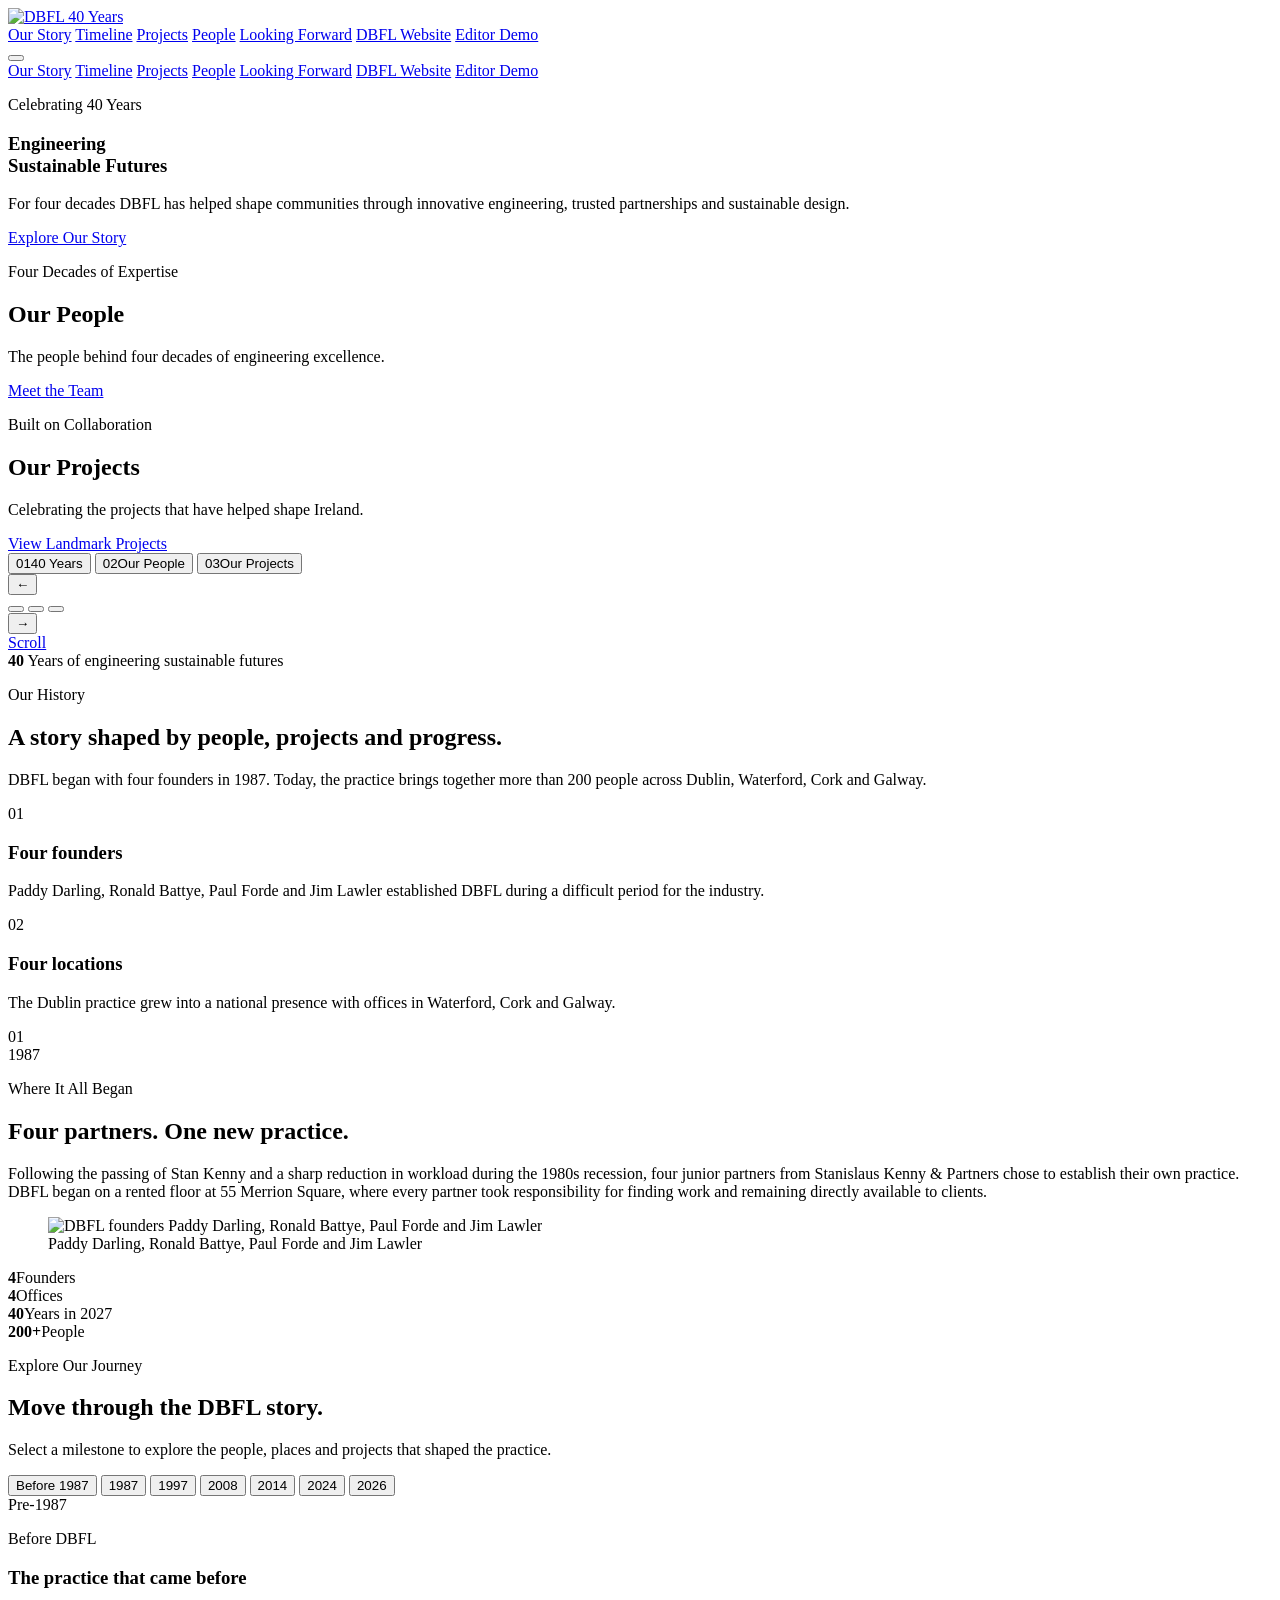
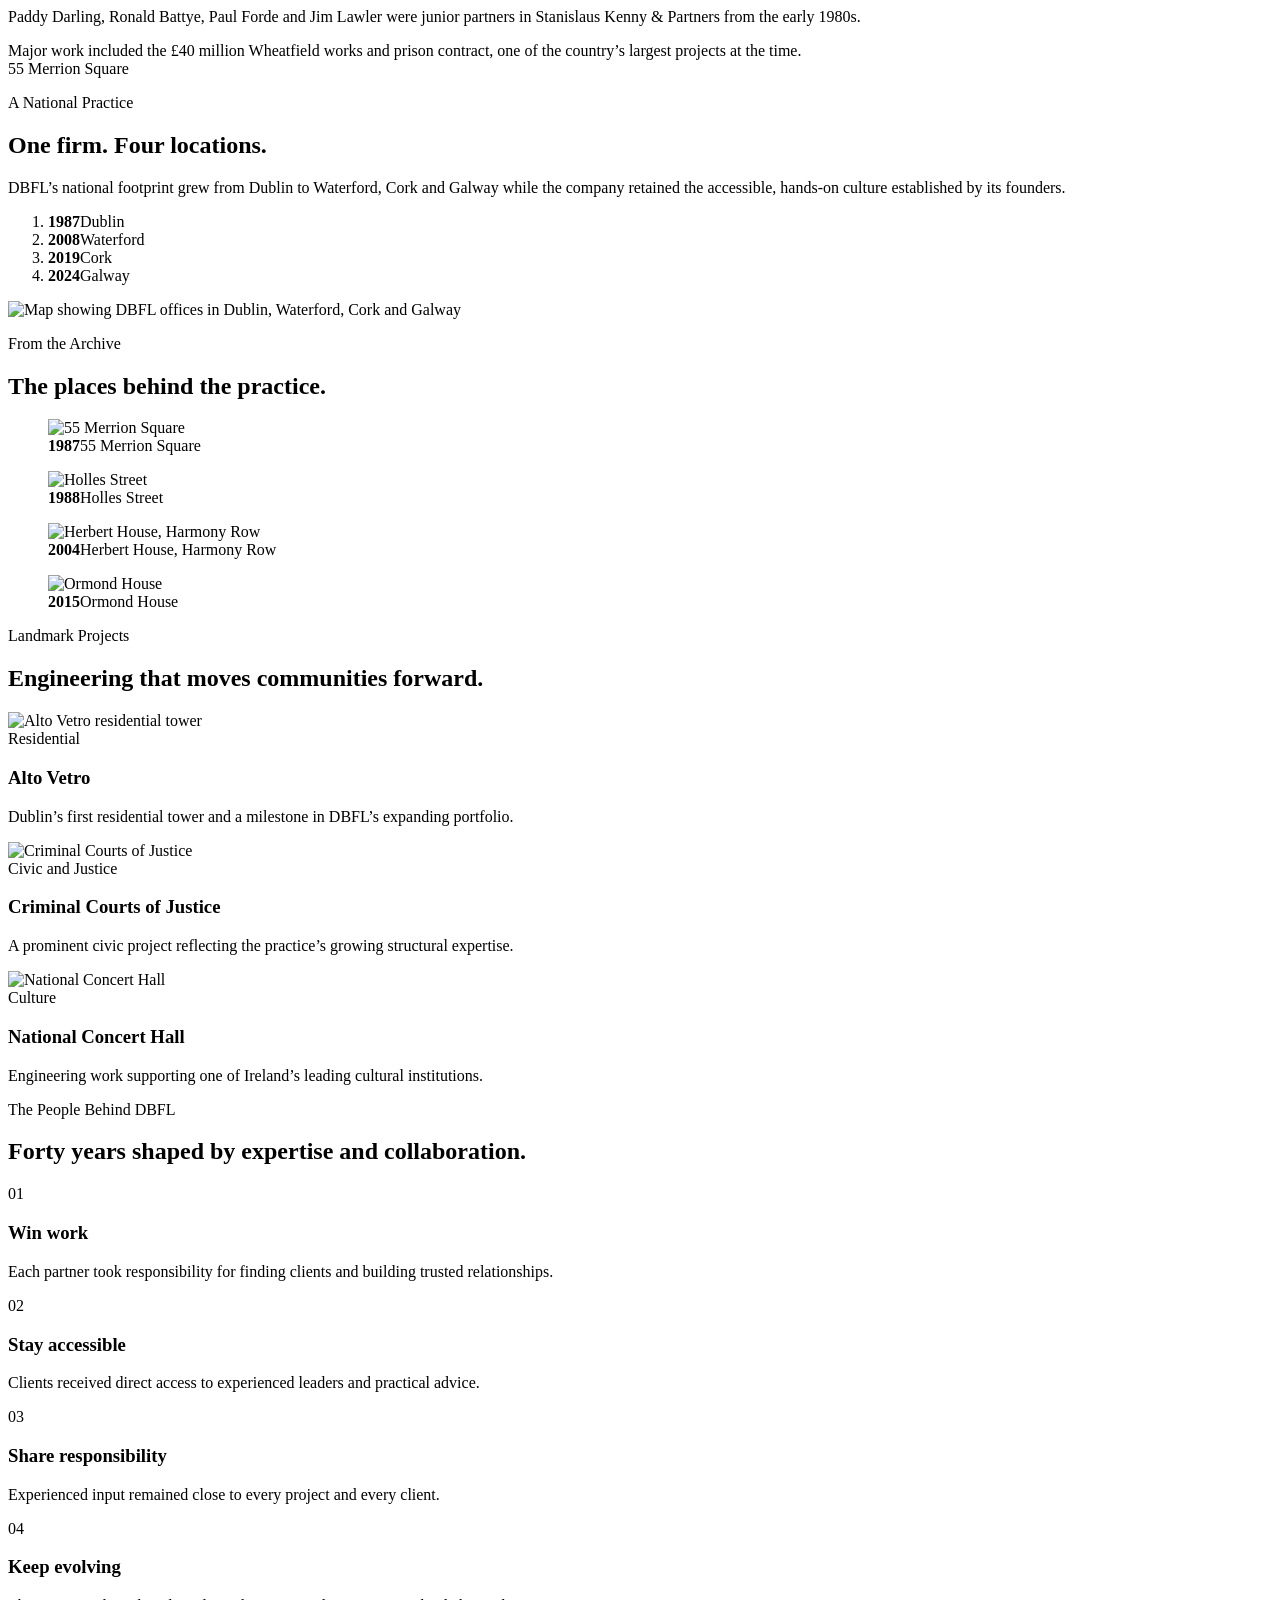
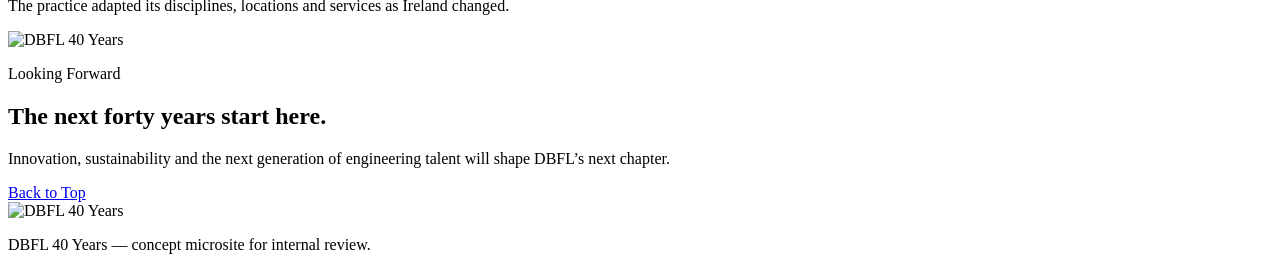
==== index.html @ 4b544ccb "Add index.html" ====
<!doctype html>
<html lang="en">
<head>
  <meta charset="utf-8" />
  <meta name="viewport" content="width=device-width, initial-scale=1" />
  <meta name="description" content="DBFL 40 Years anniversary microsite concept." />
  <title>DBFL 40 Years</title>
  <link rel="preconnect" href="https://fonts.googleapis.com">
  <link rel="preconnect" href="https://fonts.gstatic.com" crossorigin>
  <link href="https://fonts.googleapis.com/css2?family=Montserrat:wght@400;500;600;700;800&display=swap" rel="stylesheet">
  <link rel="stylesheet" href="css/style.css" />
</head>
<body>
  <header class="site-header" id="siteHeader">
    <a class="brand" href="#home" aria-label="DBFL 40 Years home">
      <img src="assets/logos/dbfl-40-white.svg" alt="DBFL 40 Years" />
    </a>

    <nav class="desktop-nav" aria-label="Primary navigation">
      <a href="#story">Our Story</a>
      <a href="#timeline">Timeline</a>
      <a href="#projects">Projects</a>
      <a href="#people">People</a>
      <a href="#future">Looking Forward</a>
      <a href="dbfl.html">DBFL Website</a>
      <a class="nav-admin" href="admin.html">Editor Demo</a>
    </nav>

    <button class="menu-toggle" id="menuToggle" aria-label="Open menu" aria-expanded="false">
      <span></span><span></span><span></span>
    </button>
  </header>

  <nav class="mobile-nav" id="mobileNav" aria-label="Mobile navigation">
    <a href="#story">Our Story</a>
    <a href="#timeline">Timeline</a>
    <a href="#projects">Projects</a>
    <a href="#people">People</a>
    <a href="#future">Looking Forward</a>
    <a href="dbfl.html">DBFL Website</a>
    <a href="admin.html">Editor Demo</a>
  </nav>

  <main>
    <section class="hero" id="home" aria-label="DBFL 40 Years hero slider">
      <article class="slide is-active" data-slide="0" style="--bg:url('../assets/images/hero-rosslare.jpg')">
        <div class="slide-shade"></div>
        <div class="slide-content">
          <p class="eyebrow">Celebrating 40 Years</p>
          <h1>Engineering<br>Sustainable Futures</h1>
          <p class="lead">For four decades DBFL has helped shape communities through innovative engineering, trusted partnerships and sustainable design.</p>
          <a class="button" href="#story">Explore Our Story</a>
        </div>
      </article>

      <article class="slide" data-slide="1" style="--bg:url('../assets/images/hero-brand-launch.jpg')">
        <div class="slide-shade"></div>
        <div class="slide-content">
          <p class="eyebrow">Four Decades of Expertise</p>
          <h2>Our People</h2>
          <p class="lead">The people behind four decades of engineering excellence.</p>
          <a class="button" href="#people">Meet the Team</a>
        </div>
      </article>

      <article class="slide" data-slide="2" style="--bg:url('../assets/images/hero-steven.jpg')">
        <div class="slide-shade"></div>
        <div class="slide-content">
          <p class="eyebrow">Built on Collaboration</p>
          <h2>Our Projects</h2>
          <p class="lead">Celebrating the projects that have helped shape Ireland.</p>
          <a class="button" href="#projects">View Landmark Projects</a>
        </div>
      </article>

      <div class="hero-tabs" aria-label="Choose slide">
        <button class="hero-tab is-active" data-go="0"><span>01</span>40 Years</button>
        <button class="hero-tab" data-go="1"><span>02</span>Our People</button>
        <button class="hero-tab" data-go="2"><span>03</span>Our Projects</button>
      </div>

      <div class="hero-controls">
        <button id="prevSlide" aria-label="Previous slide">←</button>
        <div class="dots" aria-label="Slider pagination">
          <button class="dot is-active" data-go="0" aria-label="Slide 1"></button>
          <button class="dot" data-go="1" aria-label="Slide 2"></button>
          <button class="dot" data-go="2" aria-label="Slide 3"></button>
        </div>
        <button id="nextSlide" aria-label="Next slide">→</button>
      </div>

      <a class="scroll-cue" href="#story" aria-label="Scroll to Our Story"><span></span>Scroll</a>
    </section>

    <section class="history-intro section" aria-labelledby="historyIntroTitle">
      <div class="history-stat reveal">
        <strong>40</strong>
        <span>Years of engineering sustainable futures</span>
      </div>
      <div class="history-intro-copy reveal">
        <p class="eyebrow dark">Our History</p>
        <h2 id="historyIntroTitle">A story shaped by people, projects and progress.</h2>
        <p>DBFL began with four founders in 1987. Today, the practice brings together more than 200 people across Dublin, Waterford, Cork and Galway.</p>
        <div class="history-themes">
          <article><span>01</span><h3>Four founders</h3><p>Paddy Darling, Ronald Battye, Paul Forde and Jim Lawler established DBFL during a difficult period for the industry.</p></article>
          <article><span>02</span><h3>Four locations</h3><p>The Dublin practice grew into a national presence with offices in Waterford, Cork and Galway.</p></article>
        </div>
      </div>
    </section>

    <section class="story section" id="story">
      <div class="section-number">01</div>
      <div class="story-year reveal">1987</div>
      <div class="story-copy reveal founder-story">
        <p class="eyebrow dark">Where It All Began</p>
        <h2>Four partners. One new practice.</h2>
        <p class="body-copy">Following the passing of Stan Kenny and a sharp reduction in workload during the 1980s recession, four junior partners from Stanislaus Kenny &amp; Partners chose to establish their own practice. DBFL began on a rented floor at 55 Merrion Square, where every partner took responsibility for finding work and remaining directly available to clients.</p>
        <figure class="founder-photo"><img src="assets/images/founders-1987.png" alt="DBFL founders Paddy Darling, Ronald Battye, Paul Forde and Jim Lawler"><figcaption>Paddy Darling, Ronald Battye, Paul Forde and Jim Lawler</figcaption></figure>
      </div>
    </section>

    <section class="legacy-numbers" aria-label="DBFL growth in numbers">
      <div class="legacy-number reveal"><strong data-count="4">4</strong><span>Founders</span></div>
      <div class="legacy-number reveal"><strong data-count="4">4</strong><span>Offices</span></div>
      <div class="legacy-number reveal"><strong data-count="40">40</strong><span>Years in 2027</span></div>
      <div class="legacy-number reveal"><strong data-count="200">200+</strong><span>People</span></div>
    </section>

    <section class="timeline-section section" id="timeline">
      <div class="section-heading reveal">
        <p class="eyebrow dark">Explore Our Journey</p>
        <h2>Move through the DBFL story.</h2>
        <p class="body-copy">Select a milestone to explore the people, places and projects that shaped the practice.</p>
      </div>

      <div class="interactive-timeline reveal" data-timeline>
        <div class="timeline-years" role="tablist" aria-label="DBFL history by decade">
          <button class="timeline-year is-active" role="tab" aria-selected="true" aria-controls="timelinePanel" data-year="pre1987">Before 1987</button>
          <button class="timeline-year" role="tab" aria-selected="false" aria-controls="timelinePanel" data-year="1987">1987</button>
          <button class="timeline-year" role="tab" aria-selected="false" aria-controls="timelinePanel" data-year="1997">1997</button>
          <button class="timeline-year" role="tab" aria-selected="false" aria-controls="timelinePanel" data-year="2008">2008</button>
          <button class="timeline-year" role="tab" aria-selected="false" aria-controls="timelinePanel" data-year="2014">2014</button>
          <button class="timeline-year" role="tab" aria-selected="false" aria-controls="timelinePanel" data-year="2024">2024</button>
          <button class="timeline-year" role="tab" aria-selected="false" aria-controls="timelinePanel" data-year="2026">2026</button>
        </div>

        <article class="timeline-panel" id="timelinePanel" role="tabpanel" tabindex="0">
          <div class="timeline-panel-year" id="timelinePanelYear">Pre-1987</div>
          <div class="timeline-panel-copy">
            <p class="timeline-kicker" id="timelineKicker">Before DBFL</p>
            <h3 id="timelineTitle">The practice that came before</h3>
            <p id="timelineText">Paddy Darling, Ronald Battye, Paul Forde and Jim Lawler were junior partners in Stanislaus Kenny &amp; Partners from the early 1980s.</p>
            <div class="timeline-archive" id="timelineArchive">Major work included the £40 million Wheatfield works and prison contract, one of the country’s largest projects at the time.</div>
          </div>
          <div class="timeline-image-placeholder" id="timelineImage" aria-label="Archive image placeholder">
            <span id="timelineImageLabel">55 Merrion Square</span>
          </div>
        </article>
      </div>
    </section>

    <section class="office-journey section" id="offices">
      <div class="office-copy reveal">
        <p class="eyebrow dark">A National Practice</p>
        <h2>One firm. Four locations.</h2>
        <p class="body-copy">DBFL’s national footprint grew from Dublin to Waterford, Cork and Galway while the company retained the accessible, hands-on culture established by its founders.</p>
        <ol class="office-milestones">
          <li class="is-active"><strong>1987</strong><span>Dublin</span></li>
          <li><strong>2008</strong><span>Waterford</span></li>
          <li><strong>2019</strong><span>Cork</span></li>
          <li><strong>2024</strong><span>Galway</span></li>
        </ol>
      </div>
      <img class="office-map reveal" src="assets/images/ireland-offices-map.svg" alt="Map showing DBFL offices in Dublin, Waterford, Cork and Galway">
    </section>

    <section class="archive-section section" aria-labelledby="archiveTitle">
      <div class="section-heading reveal"><p class="eyebrow dark">From the Archive</p><h2 id="archiveTitle">The places behind the practice.</h2></div>
      <div class="archive-reel" tabindex="0">
        <figure><img src="assets/images/office-merrion-square.jpg" alt="55 Merrion Square"><figcaption><strong>1987</strong>55 Merrion Square</figcaption></figure>
        <figure><img src="assets/images/office-holles-street.jpg" alt="Holles Street"><figcaption><strong>1988</strong>Holles Street</figcaption></figure>
        <figure><img src="assets/images/office-herbert-house.jpg" alt="Herbert House, Harmony Row"><figcaption><strong>2004</strong>Herbert House, Harmony Row</figcaption></figure>
        <figure><img src="assets/images/office-ormond-house.jpg" alt="Ormond House"><figcaption><strong>2015</strong>Ormond House</figcaption></figure>
      </div>
    </section>

    <section class="projects section dark-section" id="projects">
      <div class="section-heading reveal">
        <p class="eyebrow">Landmark Projects</p>
        <h2>Engineering that moves communities forward.</h2>
      </div>
      <div class="project-grid">
        <article class="project-card reveal"><img src="assets/images/project-alto-vetro.jpg" alt="Alto Vetro residential tower"><div><span>Residential</span><h3>Alto Vetro</h3><p>Dublin’s first residential tower and a milestone in DBFL’s expanding portfolio.</p></div></article>
        <article class="project-card reveal"><img src="assets/images/project-criminal-courts.png" alt="Criminal Courts of Justice"><div><span>Civic and Justice</span><h3>Criminal Courts of Justice</h3><p>A prominent civic project reflecting the practice’s growing structural expertise.</p></div></article>
        <article class="project-card reveal"><img src="assets/images/project-national-concert-hall.png" alt="National Concert Hall"><div><span>Culture</span><h3>National Concert Hall</h3><p>Engineering work supporting one of Ireland’s leading cultural institutions.</p></div></article>
      </div>
    </section>

    <section class="people section" id="people">
      <div class="section-heading reveal">
        <p class="eyebrow dark">The People Behind DBFL</p>
        <h2>Forty years shaped by expertise and collaboration.</h2>
      </div>
      <div class="principles-grid reveal">
        <article><span>01</span><h3>Win work</h3><p>Each partner took responsibility for finding clients and building trusted relationships.</p></article>
        <article><span>02</span><h3>Stay accessible</h3><p>Clients received direct access to experienced leaders and practical advice.</p></article>
        <article><span>03</span><h3>Share responsibility</h3><p>Experienced input remained close to every project and every client.</p></article>
        <article><span>04</span><h3>Keep evolving</h3><p>The practice adapted its disciplines, locations and services as Ireland changed.</p></article>
      </div>
    </section>

    <section class="future section" id="future">
      <div class="future-image"></div>
      <div class="future-content reveal">
        <img src="assets/logos/dbfl-40-white.svg" alt="DBFL 40 Years">
        <p class="eyebrow">Looking Forward</p>
        <h2>The next forty years start here.</h2>
        <p>Innovation, sustainability and the next generation of engineering talent will shape DBFL’s next chapter.</p>
        <a class="button" href="#home">Back to Top</a>
      </div>
    </section>
  </main>

  <footer>
    <img src="assets/logos/dbfl-40-white.svg" alt="DBFL 40 Years">
    <p>DBFL 40 Years — concept microsite for internal review.</p>
  </footer>

  <script src="js/main.js"></script>
</body>
</html>
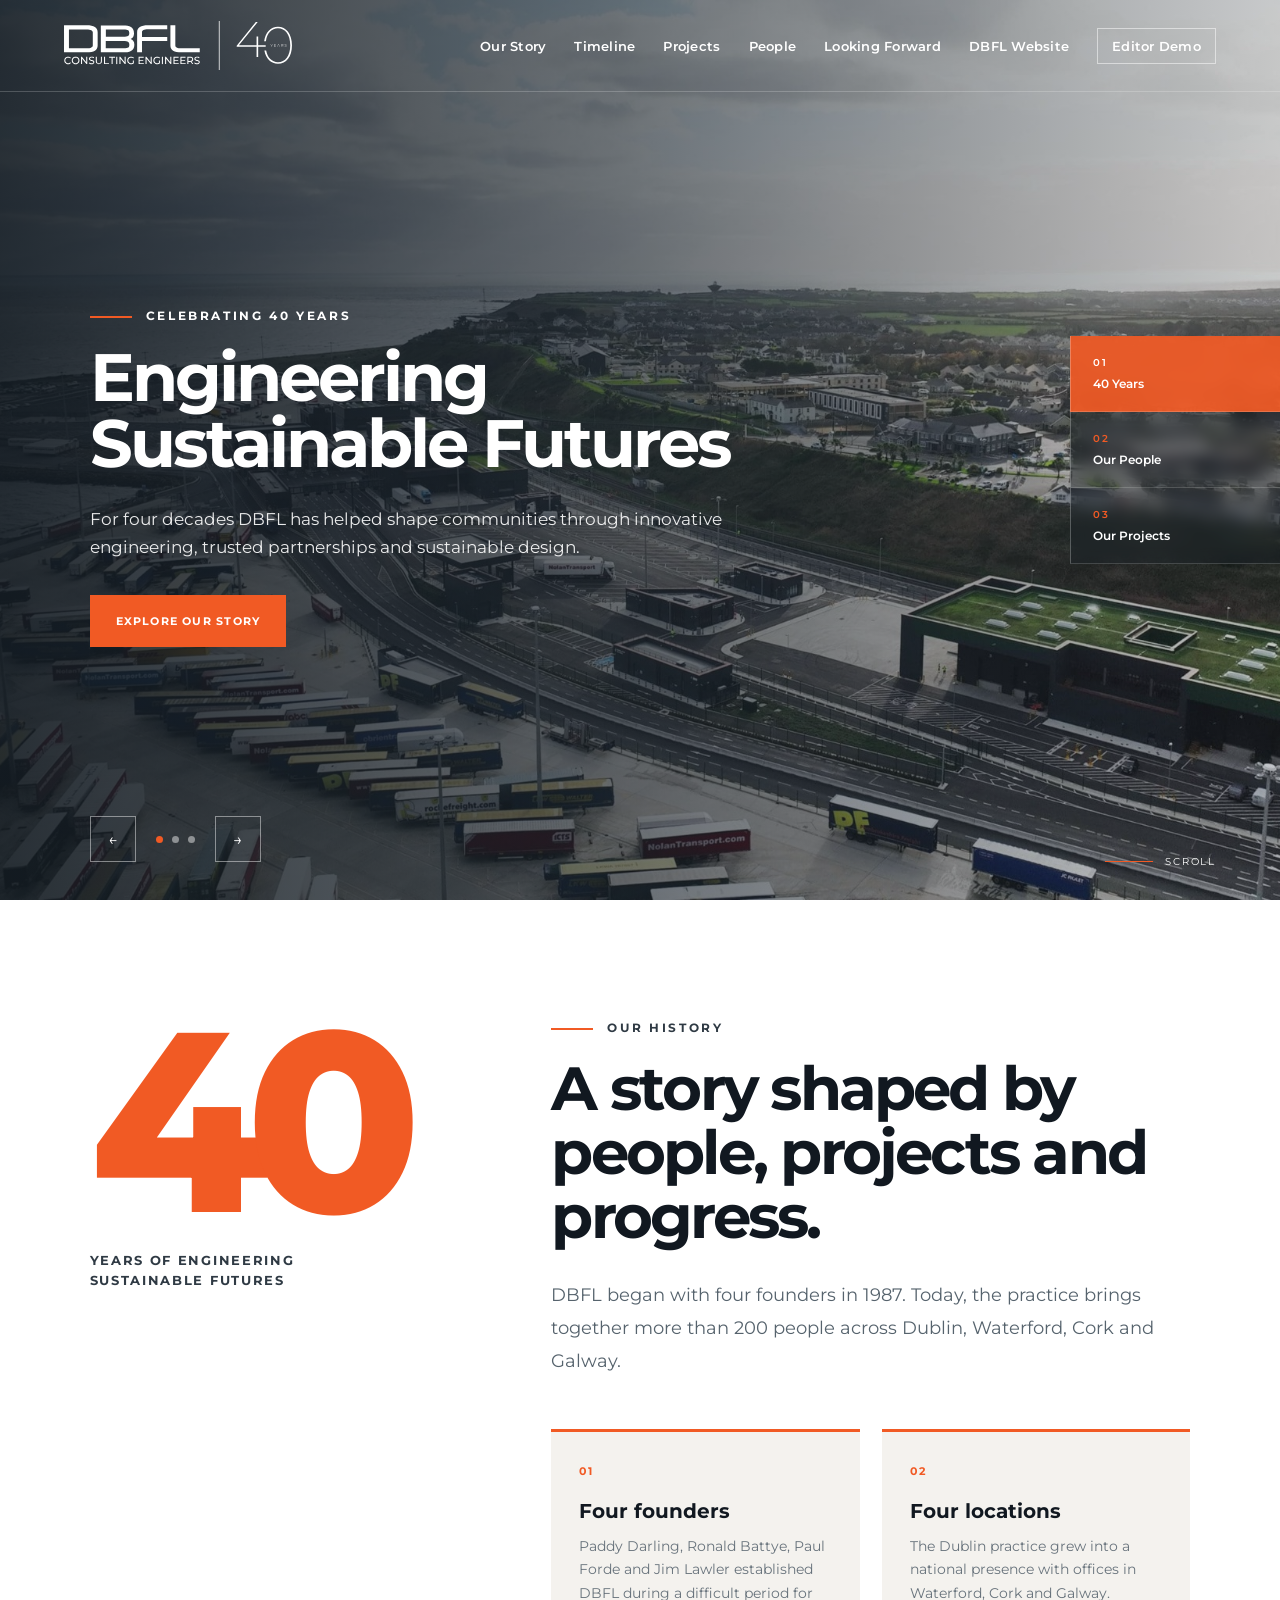
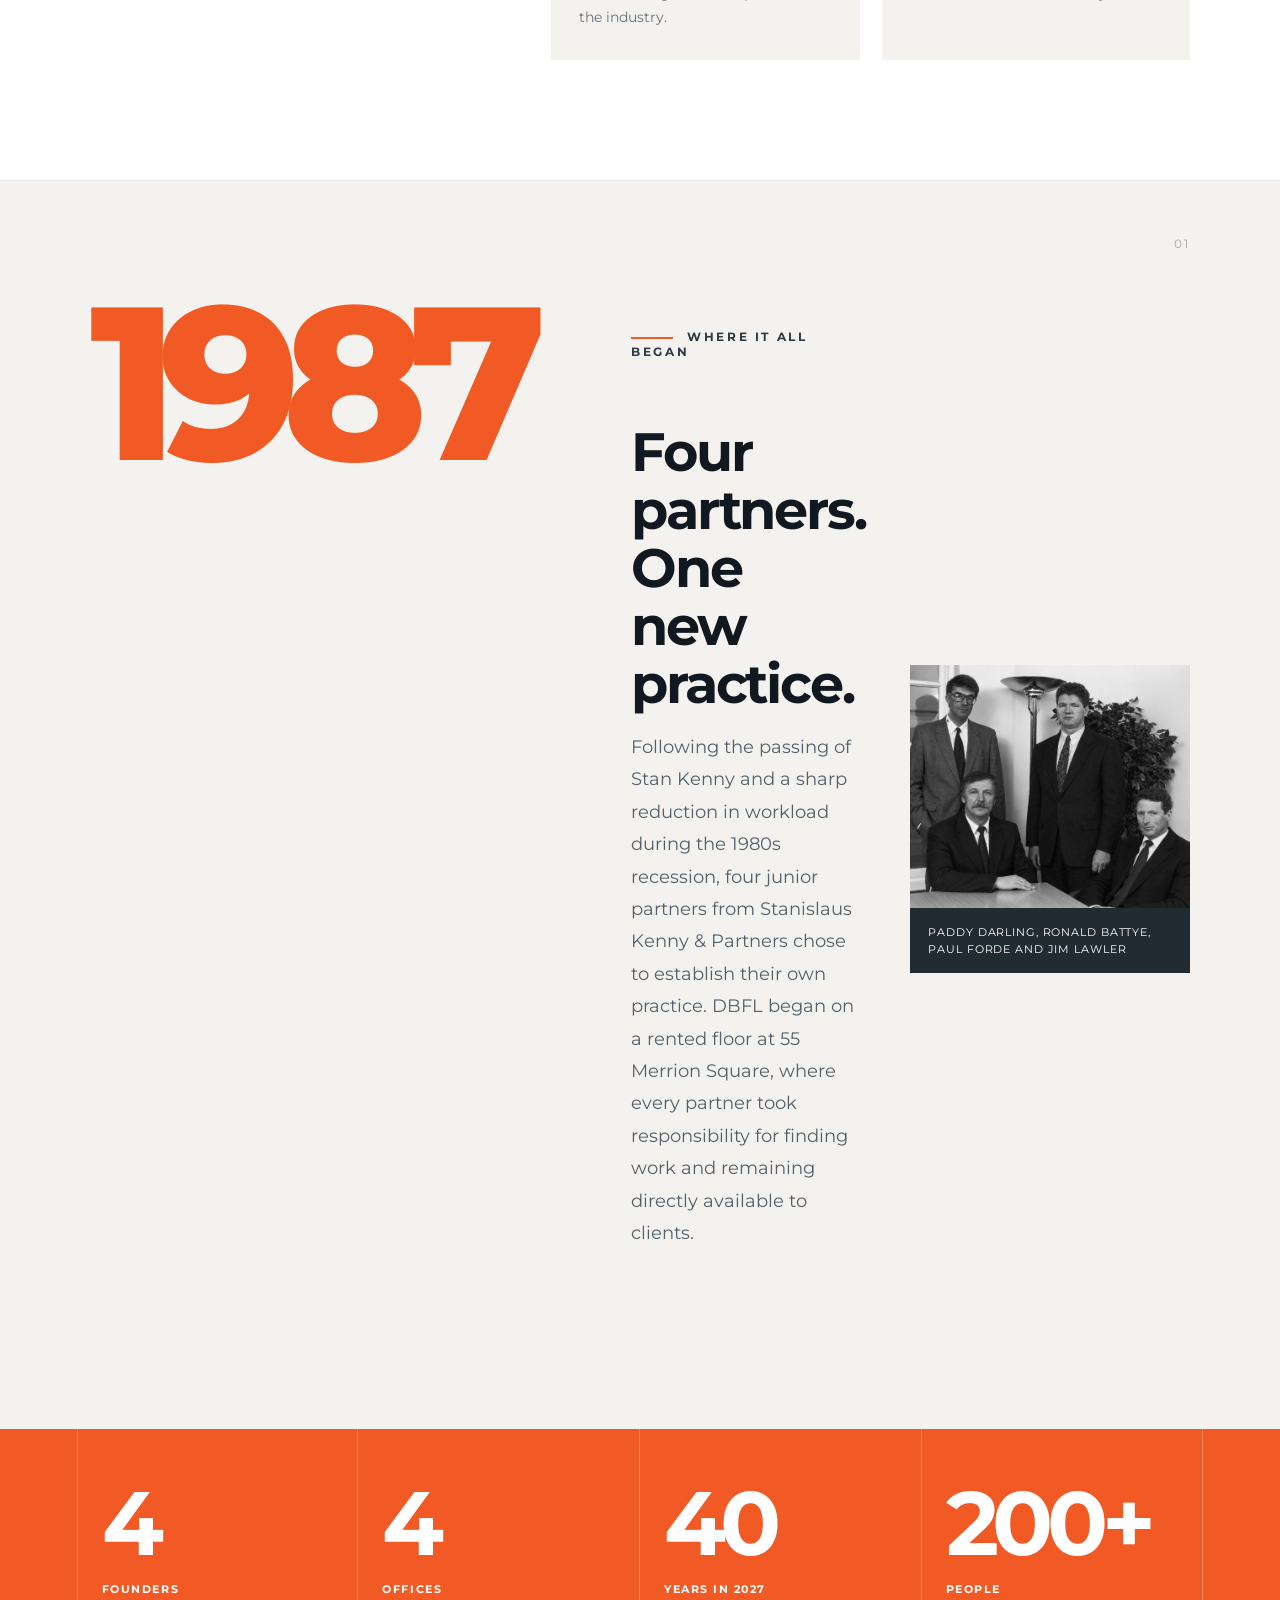
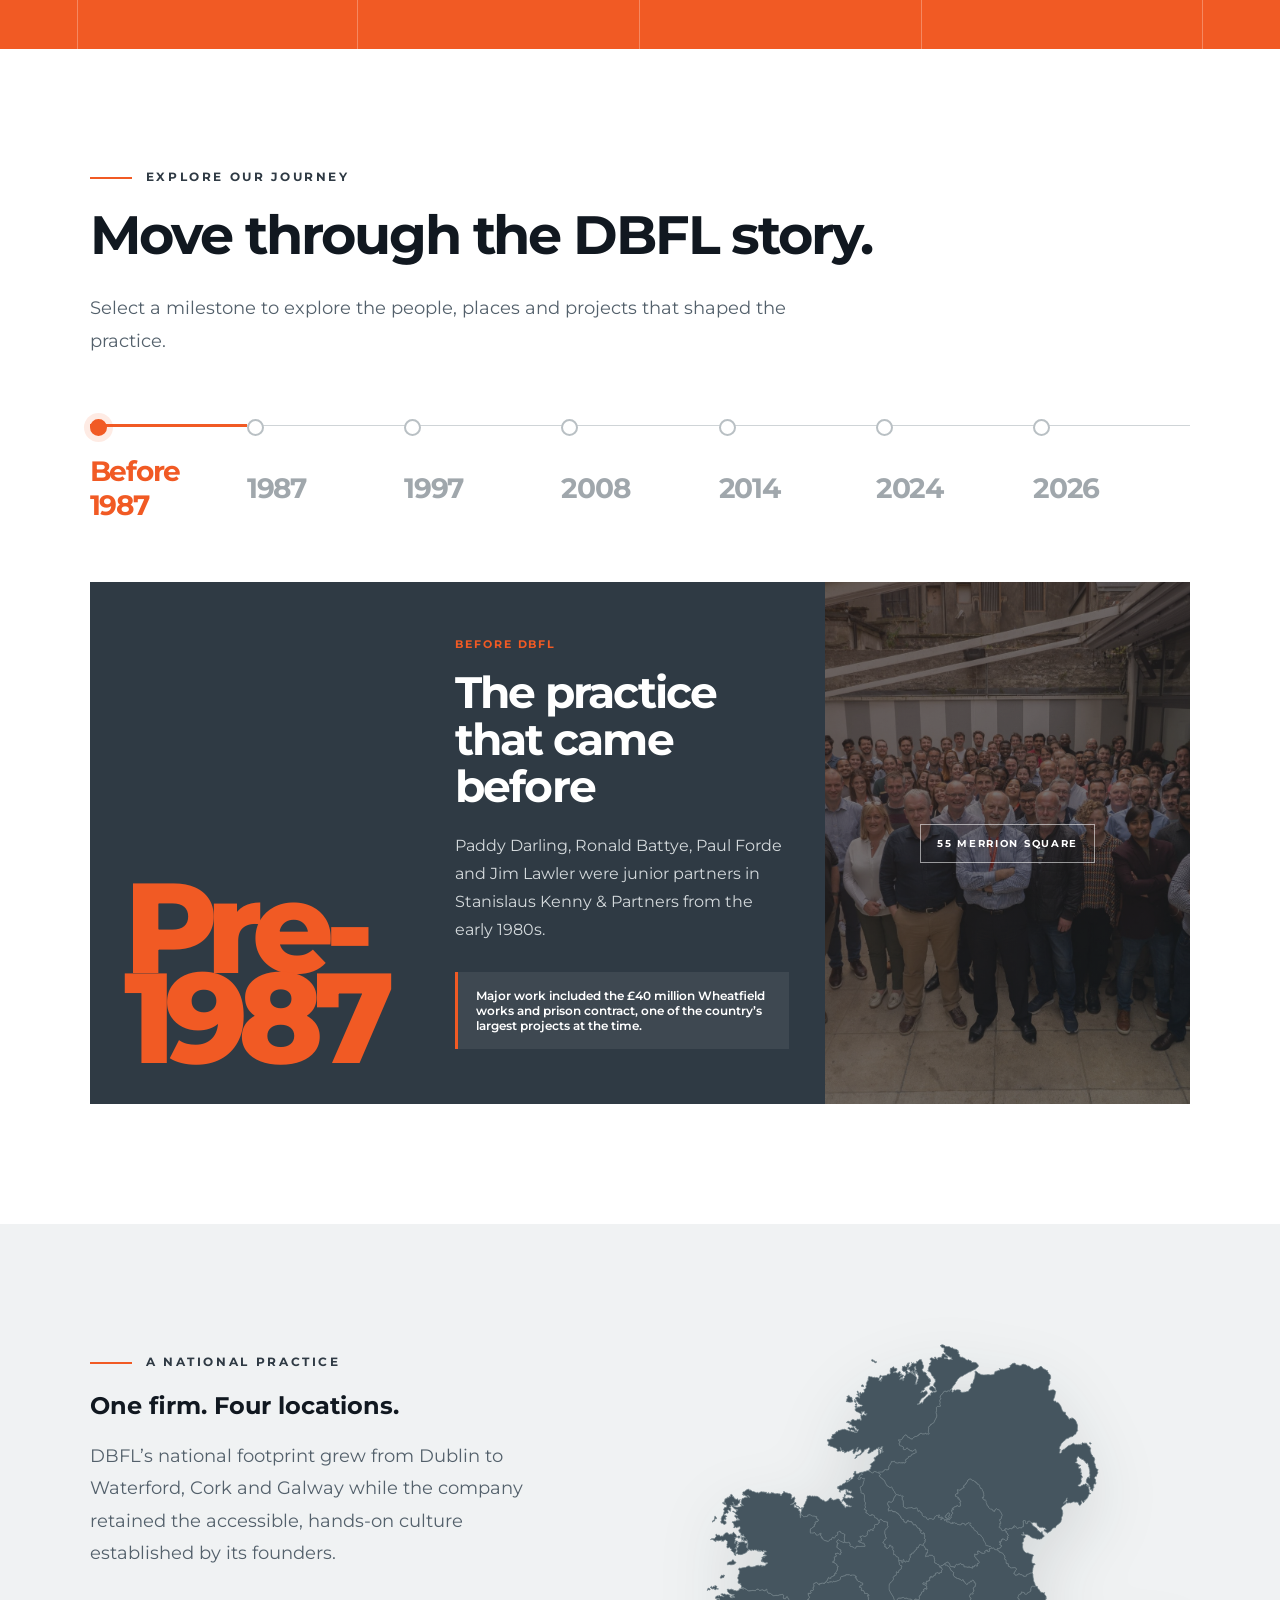
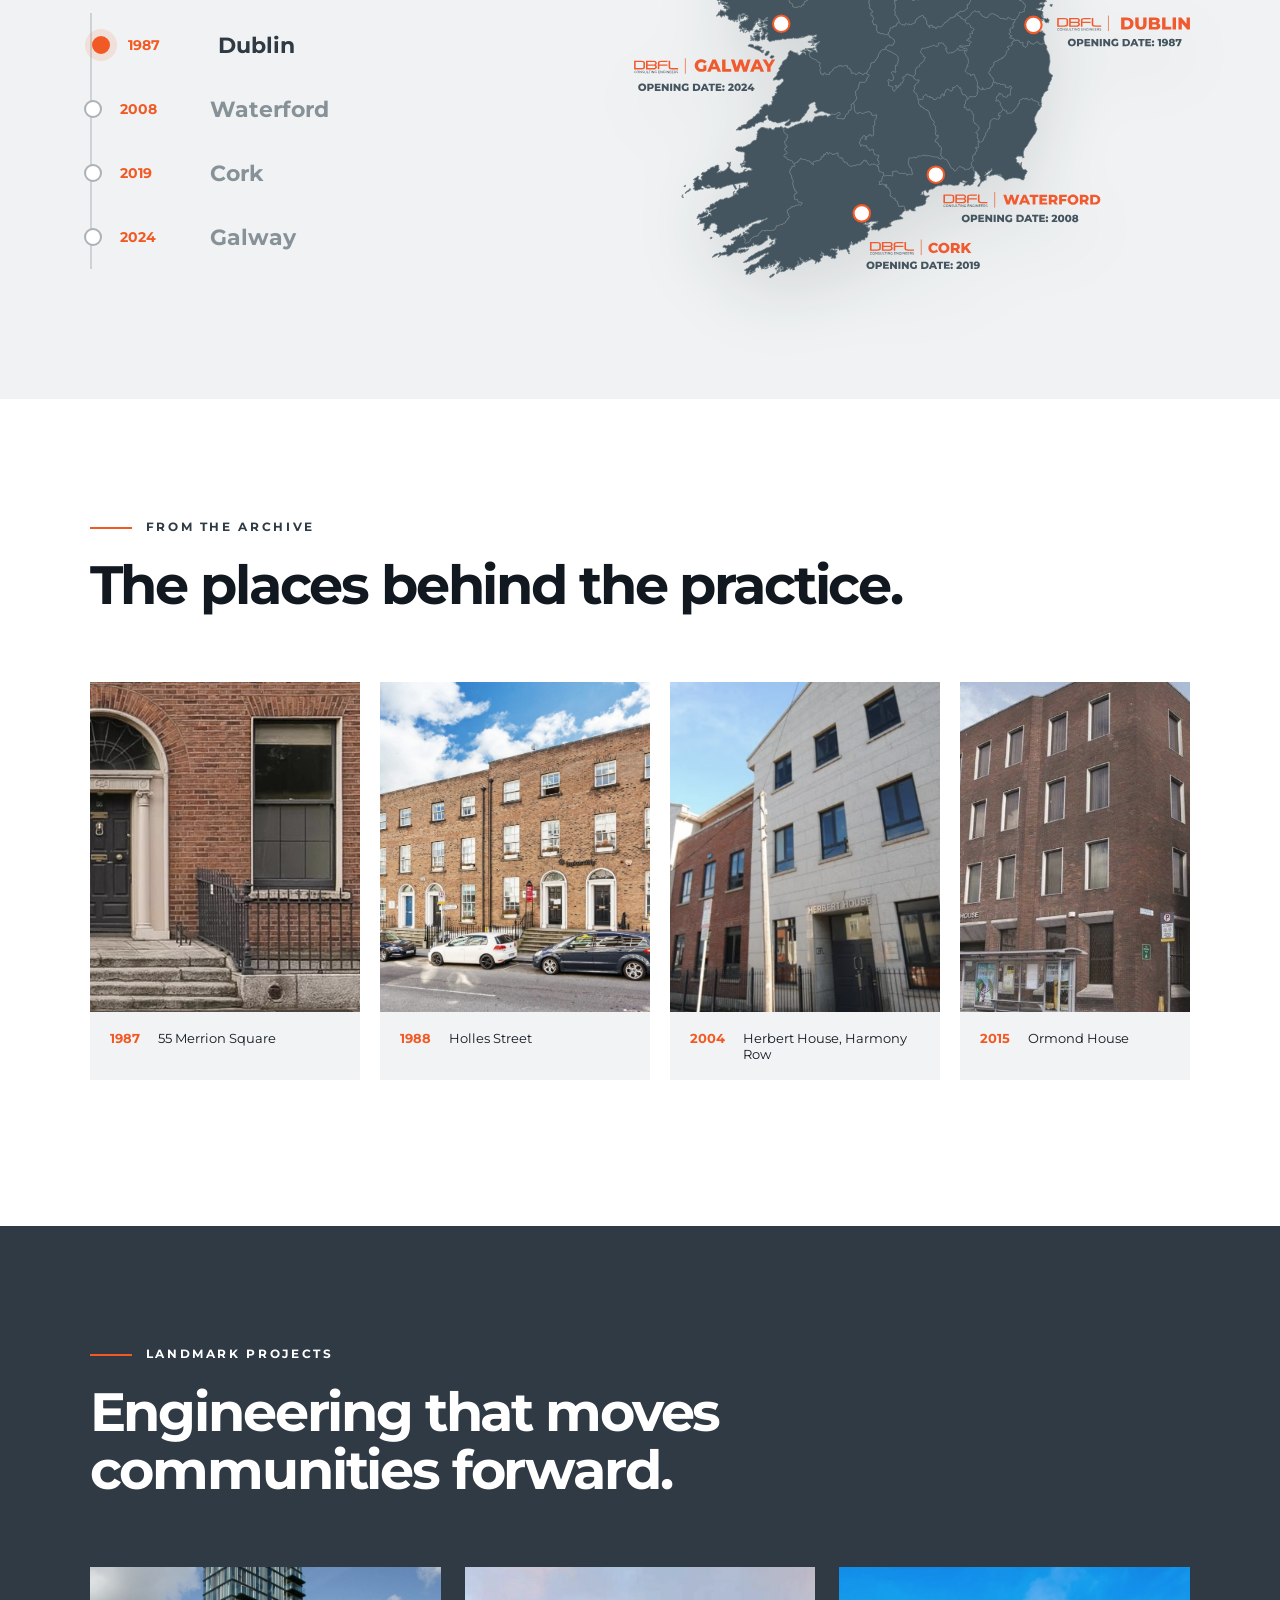
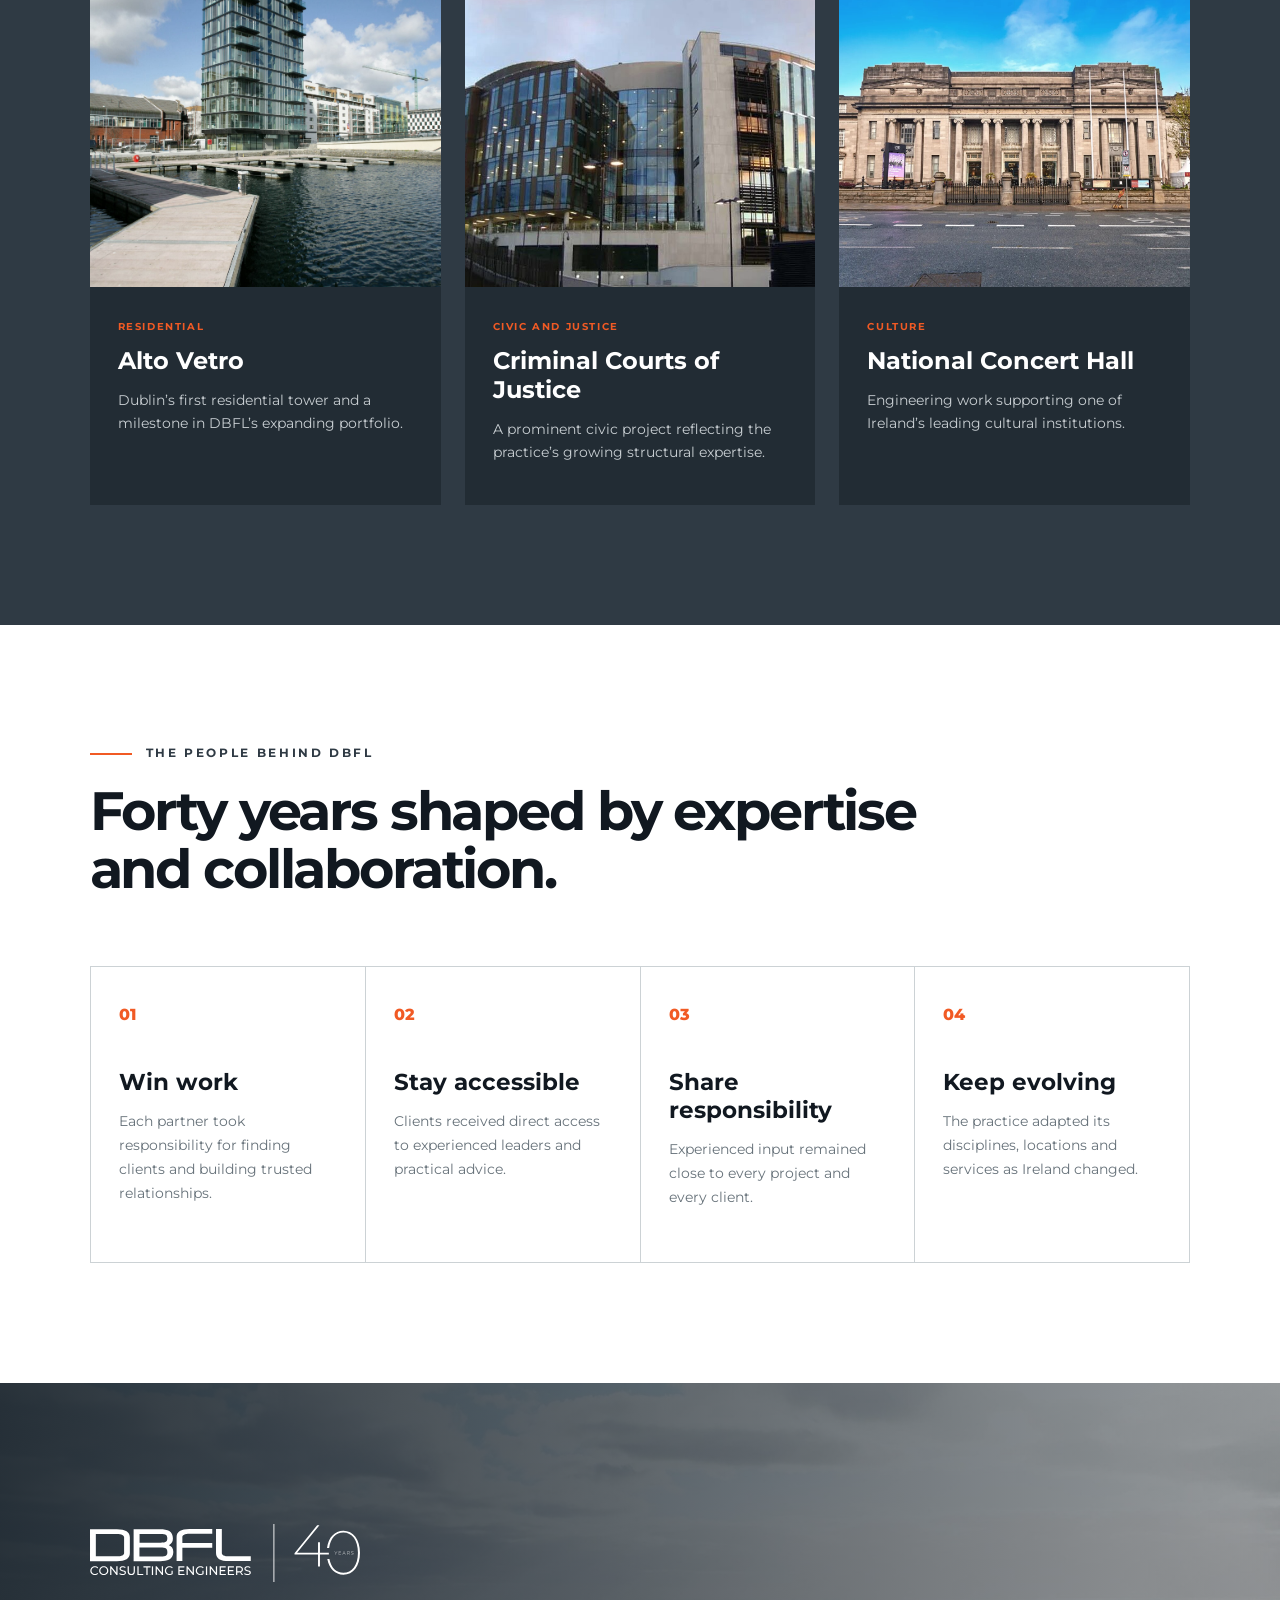
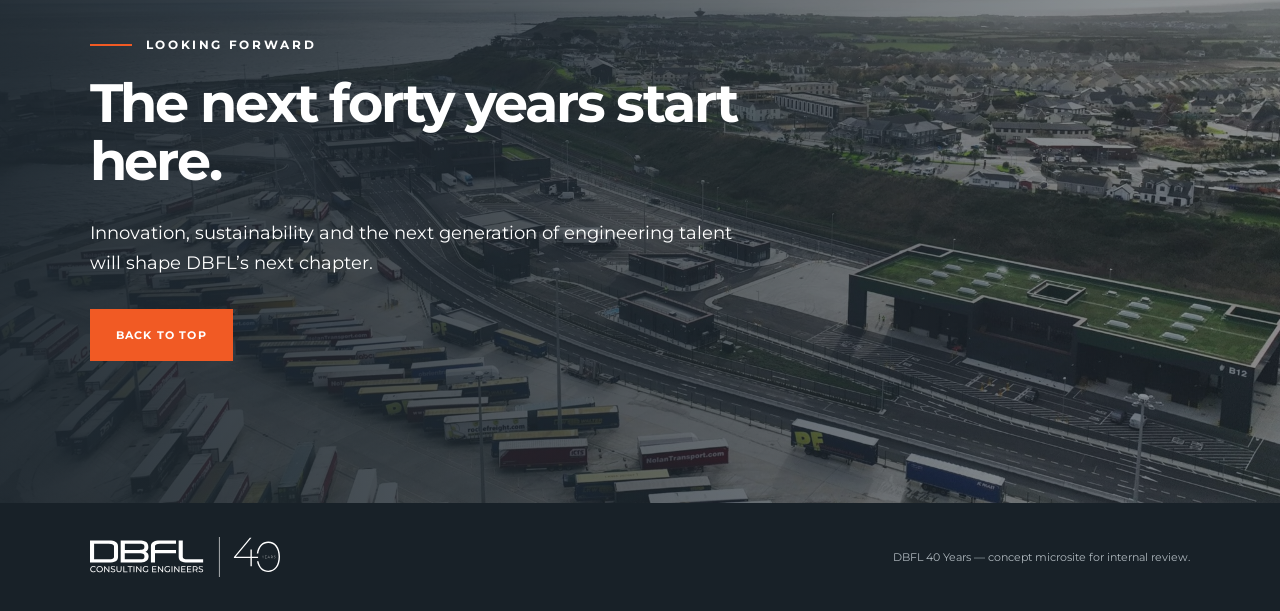
==== commit a6eca44d: "Optimise image references in index.html" ====
--- a/index.html
+++ b/index.html
@@ -115,7 +115,7 @@
         <p class="eyebrow dark">Where It All Began</p>
         <h2>Four partners. One new practice.</h2>
         <p class="body-copy">Following the passing of Stan Kenny and a sharp reduction in workload during the 1980s recession, four junior partners from Stanislaus Kenny &amp; Partners chose to establish their own practice. DBFL began on a rented floor at 55 Merrion Square, where every partner took responsibility for finding work and remaining directly available to clients.</p>
-        <figure class="founder-photo"><img src="assets/images/founders-1987.png" alt="DBFL founders Paddy Darling, Ronald Battye, Paul Forde and Jim Lawler"><figcaption>Paddy Darling, Ronald Battye, Paul Forde and Jim Lawler</figcaption></figure>
+        <figure class="founder-photo"><img src="assets/images/founders-1987.jpg" alt="DBFL founders Paddy Darling, Ronald Battye, Paul Forde and Jim Lawler"><figcaption>Paddy Darling, Ronald Battye, Paul Forde and Jim Lawler</figcaption></figure>
       </div>
     </section>
 
@@ -191,8 +191,8 @@
       </div>
       <div class="project-grid">
         <article class="project-card reveal"><img src="assets/images/project-alto-vetro.jpg" alt="Alto Vetro residential tower"><div><span>Residential</span><h3>Alto Vetro</h3><p>Dublin’s first residential tower and a milestone in DBFL’s expanding portfolio.</p></div></article>
-        <article class="project-card reveal"><img src="assets/images/project-criminal-courts.png" alt="Criminal Courts of Justice"><div><span>Civic and Justice</span><h3>Criminal Courts of Justice</h3><p>A prominent civic project reflecting the practice’s growing structural expertise.</p></div></article>
-        <article class="project-card reveal"><img src="assets/images/project-national-concert-hall.png" alt="National Concert Hall"><div><span>Culture</span><h3>National Concert Hall</h3><p>Engineering work supporting one of Ireland’s leading cultural institutions.</p></div></article>
+        <article class="project-card reveal"><img src="assets/images/project-criminal-courts.jpg" alt="Criminal Courts of Justice"><div><span>Civic and Justice</span><h3>Criminal Courts of Justice</h3><p>A prominent civic project reflecting the practice’s growing structural expertise.</p></div></article>
+        <article class="project-card reveal"><img src="assets/images/project-national-concert-hall.jpg" alt="National Concert Hall"><div><span>Culture</span><h3>National Concert Hall</h3><p>Engineering work supporting one of Ireland’s leading cultural institutions.</p></div></article>
       </div>
     </section>
 
--- a/css/style.css
+++ b/css/style.css
@@ -0,0 +1,158 @@
+:root{
+  --orange:#f15a24;
+  --charcoal:#2f3a44;
+  --ink:#111820;
+  --paper:#f4f2ee;
+  --white:#fff;
+  --header-h:92px;
+}
+*{box-sizing:border-box}
+html{scroll-behavior:smooth}
+body{margin:0;font-family:"Montserrat",Arial,sans-serif;color:var(--ink);background:#fff;overflow-x:hidden}
+a{color:inherit;text-decoration:none}
+img{display:block;max-width:100%}
+button{font:inherit}
+.site-header{position:fixed;inset:0 0 auto;z-index:50;height:var(--header-h);display:flex;align-items:center;justify-content:space-between;padding:0 5vw;border-bottom:1px solid rgba(255,255,255,.2);transition:.35s ease}
+.site-header.is-scrolled{height:76px;background:rgba(35,44,52,.96);backdrop-filter:blur(16px)}
+.brand img{width:228px;max-height:58px}
+.desktop-nav{display:flex;gap:28px;align-items:center}
+.desktop-nav a{color:#fff;font-size:13px;font-weight:600;letter-spacing:.02em;position:relative}
+.desktop-nav a:after{content:"";position:absolute;left:0;right:100%;bottom:-8px;height:2px;background:var(--orange);transition:.25s}
+.desktop-nav a:hover:after{right:0}
+.menu-toggle{display:none;background:none;border:0;padding:10px}
+.menu-toggle span{display:block;width:28px;height:2px;background:#fff;margin:6px 0}
+.mobile-nav{display:none}
+.hero{height:100vh;min-height:720px;position:relative;background:var(--charcoal);overflow:hidden}
+.slide{position:absolute;inset:0;opacity:0;visibility:hidden;transform:scale(1.035);transition:opacity .9s ease,transform 7s ease;display:flex;align-items:center;background-image:var(--bg);background-size:cover;background-position:center}
+.slide.is-active{opacity:1;visibility:visible;transform:scale(1)}
+.slide-shade{position:absolute;inset:0;background:linear-gradient(90deg,rgba(19,27,34,.9) 0%,rgba(25,34,42,.63) 48%,rgba(20,27,33,.22) 100%)}
+.slide-content{position:relative;z-index:2;width:min(820px,72vw);margin-left:7vw;padding-top:55px;color:#fff}
+.eyebrow{margin:0 0 22px;text-transform:uppercase;letter-spacing:.22em;font-weight:700;font-size:12px;color:#fff}
+.eyebrow:before{content:"";display:inline-block;width:42px;height:2px;background:var(--orange);vertical-align:middle;margin-right:14px}
+.eyebrow.dark{color:var(--charcoal)}
+.slide h1,.slide h2{font-size:clamp(48px,5.2vw,82px);line-height:.99;letter-spacing:-.045em;margin:0 0 28px;font-weight:700}
+.lead{max-width:690px;font-size:clamp(16px,1.3vw,21px);line-height:1.7;margin:0 0 34px;color:rgba(255,255,255,.9)}
+.button{display:inline-flex;align-items:center;justify-content:center;min-height:52px;padding:0 26px;background:var(--orange);color:#fff;text-transform:uppercase;letter-spacing:.11em;font-size:11px;font-weight:700;transition:.25s}
+.button:hover{transform:translateY(-2px);background:#d94b18}
+.hero-tabs{position:absolute;z-index:5;right:0;top:50%;transform:translateY(-50%);display:grid;width:210px}
+.hero-tab{border:0;border-left:1px solid rgba(255,255,255,.25);border-bottom:1px solid rgba(255,255,255,.16);background:rgba(27,35,42,.42);color:#fff;text-align:left;padding:20px 22px;cursor:pointer;font-size:12px;font-weight:600;backdrop-filter:blur(8px)}
+.hero-tab span{display:block;color:var(--orange);font-size:10px;margin-bottom:7px;letter-spacing:.15em}
+.hero-tab.is-active{background:rgba(241,90,36,.92)}
+.hero-tab.is-active span{color:#fff}
+.hero-controls{position:absolute;z-index:6;bottom:38px;left:7vw;display:flex;align-items:center;gap:20px;color:#fff}
+.hero-controls>button{width:46px;height:46px;border:1px solid rgba(255,255,255,.45);background:transparent;color:#fff;cursor:pointer}
+.dots{display:flex;gap:9px}.dot{width:7px;height:7px;border-radius:50%;border:0;background:rgba(255,255,255,.45);padding:0}.dot.is-active{background:var(--orange)}
+.scroll-cue{position:absolute;z-index:6;bottom:32px;right:5vw;color:#fff;font-size:10px;letter-spacing:.18em;text-transform:uppercase;display:flex;align-items:center;gap:12px}.scroll-cue span{display:block;width:48px;height:1px;background:var(--orange)}
+.section{padding:120px 7vw;position:relative}
+.section-number{position:absolute;top:55px;right:7vw;font-size:12px;letter-spacing:.18em;color:#a1a7ac}
+.story{display:grid;grid-template-columns:.85fr 1.15fr;gap:8vw;align-items:start;background:var(--paper)}
+.story-year{font-size:clamp(120px,17vw,270px);line-height:.75;font-weight:800;letter-spacing:-.08em;color:transparent;-webkit-text-stroke:2px var(--orange)}
+.story-copy{padding-top:28px}.story-copy h2,.section-heading h2,.future h2{font-size:clamp(38px,4.2vw,66px);line-height:1.08;letter-spacing:-.04em;margin:0 0 28px;font-weight:700}
+.body-copy{font-size:18px;line-height:1.8;color:#53606b;max-width:760px}.placeholder-note{margin-top:28px;border-left:3px solid var(--orange);padding:18px 20px;background:#fff;font-size:13px;font-weight:600;color:#59636b}
+.timeline-section{background:#fff}.section-heading{max-width:900px;margin-bottom:68px}.timeline{display:grid;grid-template-columns:repeat(5,1fr);border-top:1px solid #cdd2d5}.timeline article{padding:35px 24px 20px 0;position:relative;border-right:1px solid #e2e5e7;min-height:230px}.timeline article:before{content:"";position:absolute;top:-6px;left:0;width:11px;height:11px;border-radius:50%;background:var(--orange)}.timeline strong{display:block;font-size:42px;letter-spacing:-.04em}.timeline span{display:block;margin:12px 0;font-weight:700;text-transform:uppercase;font-size:11px;letter-spacing:.14em;color:var(--orange)}.timeline p{font-size:13px;line-height:1.65;color:#66717a;max-width:180px}.timeline .highlight{background:var(--orange);color:#fff;padding-left:24px}.timeline .highlight:before{background:#fff}.timeline .highlight span,.timeline .highlight p{color:#fff}
+.dark-section{background:var(--charcoal);color:#fff}.project-grid{display:grid;grid-template-columns:repeat(3,1fr);gap:24px}.project-card{background:#222c34;overflow:hidden}.project-card img{width:100%;height:320px;object-fit:cover;filter:saturate(.85)}.project-card>div{padding:28px}.project-card span{color:var(--orange);font-size:10px;letter-spacing:.16em;text-transform:uppercase;font-weight:700}.project-card h3{font-size:24px;margin:12px 0}.project-card p{font-size:14px;line-height:1.6;color:#c8ced2}
+.people{background:#fff}.quote-panel{display:grid;grid-template-columns:1.2fr .8fr;align-items:stretch;background:var(--paper)}.quote-panel img{width:100%;height:520px;object-fit:cover}.quote-panel blockquote{margin:0;padding:60px;display:flex;flex-direction:column;justify-content:center;font-size:clamp(24px,2.5vw,40px);font-weight:600;line-height:1.35;letter-spacing:-.025em}.quote-panel cite{font-style:normal;font-size:11px;text-transform:uppercase;letter-spacing:.14em;color:var(--orange);margin-top:30px}
+.future{min-height:720px;color:#fff;display:flex;align-items:center;overflow:hidden}.future-image{position:absolute;inset:0;background:linear-gradient(90deg,rgba(29,39,47,.94),rgba(29,39,47,.45)),url('../assets/images/hero-rosslare.jpg') center/cover}.future-content{position:relative;z-index:2;max-width:760px}.future-content img{width:270px;margin-bottom:55px}.future-content p:not(.eyebrow){font-size:18px;line-height:1.7;max-width:650px;margin-bottom:30px}
+footer{background:#182128;color:#fff;padding:34px 7vw;display:flex;align-items:center;justify-content:space-between;gap:20px}footer img{width:190px}footer p{font-size:11px;color:#aeb7bd}
+.reveal{opacity:0;transform:translateY(24px);transition:opacity .8s ease,transform .8s ease}.reveal.is-visible{opacity:1;transform:none}
+@media(max-width:1050px){.desktop-nav{display:none}.menu-toggle{display:block}.mobile-nav{display:flex;position:fixed;z-index:45;inset:76px 0 auto;background:#253039;flex-direction:column;padding:25px 6vw;transform:translateY(-130%);transition:.3s}.mobile-nav.is-open{transform:translateY(0)}.mobile-nav a{color:#fff;padding:14px 0;border-bottom:1px solid rgba(255,255,255,.12);font-weight:600}.hero-tabs{display:none}.slide-content{width:min(800px,86vw)}.story{grid-template-columns:1fr}.story-year{margin-bottom:20px}.timeline{grid-template-columns:1fr 1fr}.project-grid{grid-template-columns:1fr 1fr}.quote-panel{grid-template-columns:1fr}.quote-panel img{height:420px}}
+@media(max-width:680px){:root{--header-h:76px}.site-header{padding:0 5vw}.brand img{width:178px}.hero{min-height:680px}.slide-content{margin-left:6vw;width:88vw;padding-top:30px}.slide h1,.slide h2{font-size:44px}.lead{font-size:15px}.hero-controls{left:6vw}.scroll-cue{display:none}.section{padding:85px 6vw}.timeline{grid-template-columns:1fr}.timeline article{border-right:0;border-bottom:1px solid #e2e5e7}.project-grid{grid-template-columns:1fr}.project-card img{height:260px}.quote-panel blockquote{padding:36px 28px}.future-content img{width:220px}footer{flex-direction:column;align-items:flex-start}}
+
+/* History introduction inspired by premium editorial anniversary storytelling */
+.history-intro{display:grid;grid-template-columns:.72fr 1.28fr;gap:8vw;align-items:start;background:#fff;border-bottom:1px solid #e3e5e6}
+.history-stat{position:sticky;top:120px;padding-top:8px}
+.history-stat strong{display:block;font-family:"Montserrat",Arial,sans-serif;font-size:clamp(150px,20vw,330px);font-weight:800;line-height:.72;letter-spacing:-.09em;color:var(--orange)}
+.history-stat span{display:block;max-width:310px;margin-top:38px;font-size:13px;font-weight:700;line-height:1.55;letter-spacing:.13em;text-transform:uppercase;color:var(--charcoal)}
+.history-intro-copy h2{font-size:clamp(40px,4.8vw,74px);line-height:1.04;letter-spacing:-.045em;margin:0 0 30px;font-weight:700}
+.history-intro-copy>p:not(.eyebrow){font-size:18px;line-height:1.85;color:#56636d;max-width:820px}
+.history-themes{display:grid;grid-template-columns:1fr 1fr;gap:22px;margin-top:50px}
+.history-themes article{padding:28px 28px 30px;border-top:3px solid var(--orange);background:var(--paper)}
+.history-themes span{font-size:11px;letter-spacing:.16em;color:var(--orange);font-weight:700}
+.history-themes h3{font-size:20px;margin:20px 0 12px}
+.history-themes p{font-size:14px;line-height:1.7;color:#68737c;margin:0}
+
+/* Strong Montserrat year treatment */
+.story-year{font-family:"Montserrat",Arial,sans-serif!important;font-weight:800!important;letter-spacing:-.085em!important;color:var(--orange)!important;-webkit-text-stroke:0!important;text-shadow:none!important}
+
+/* Interactive history timeline */
+.interactive-timeline{--line:#cfd4d7}
+.timeline-years{position:relative;display:grid;grid-template-columns:repeat(5,1fr);margin:30px 0 48px;border-top:1px solid var(--line)}
+.timeline-years:before{content:"";position:absolute;left:0;top:-2px;width:20%;height:3px;background:var(--orange);transition:transform .45s cubic-bezier(.2,.8,.2,1)}
+.timeline-year{position:relative;border:0;background:transparent;padding:28px 12px 12px 0;text-align:left;cursor:pointer;font-family:"Montserrat",Arial,sans-serif;font-size:clamp(24px,3vw,44px);font-weight:700;letter-spacing:-.045em;color:#a0a7ac;transition:.25s}
+.timeline-year:before{content:"";position:absolute;top:-7px;left:0;width:13px;height:13px;border-radius:50%;background:#fff;border:2px solid #b9c0c4;transition:.25s}
+.timeline-year:hover,.timeline-year:focus-visible{color:var(--charcoal)}
+.timeline-year.is-active{color:var(--orange)}
+.timeline-year.is-active:before{background:var(--orange);border-color:var(--orange);box-shadow:0 0 0 6px rgba(241,90,36,.12)}
+.timeline-years[data-index="1"]:before{transform:translateX(100%)}
+.timeline-years[data-index="2"]:before{transform:translateX(200%)}
+.timeline-years[data-index="3"]:before{transform:translateX(300%)}
+.timeline-years[data-index="4"]:before{transform:translateX(400%)}
+
+/* 40 Years immersive history additions */
+.nav-admin{border:1px solid rgba(255,255,255,.5);padding:9px 14px}
+.founder-story{display:grid;grid-template-columns:minmax(0,1fr) minmax(280px,.82fr);gap:42px;align-items:center}
+.founder-story .eyebrow,.founder-story h2,.founder-story .body-copy{grid-column:1}
+.founder-story h2{margin-bottom:0}.founder-story .body-copy{margin-top:-24px}
+.founder-photo{grid-column:2;grid-row:1/5;margin:0;background:#202b32;color:#fff;overflow:hidden}
+.founder-photo img{display:block;width:100%;aspect-ratio:1.15;object-fit:cover;filter:grayscale(1)}
+.founder-photo figcaption{padding:16px 18px;font-size:11px;line-height:1.5;text-transform:uppercase;letter-spacing:.08em}
+.legacy-numbers{display:grid;grid-template-columns:repeat(4,1fr);background:var(--orange);color:#fff;padding:0 6vw}
+.legacy-number{min-height:220px;padding:52px 24px;border-right:1px solid rgba(255,255,255,.28);display:flex;flex-direction:column;justify-content:center}
+.legacy-number:first-child{border-left:1px solid rgba(255,255,255,.28)}
+.legacy-number strong{font-size:clamp(54px,7vw,104px);line-height:.9;letter-spacing:-.07em}
+.legacy-number span{margin-top:18px;text-transform:uppercase;letter-spacing:.14em;font-size:11px;font-weight:700}
+.timeline-years{grid-template-columns:repeat(7,1fr)}
+.timeline-years:before{width:calc(100% / 7)}
+.timeline-years[data-index="1"]:before{transform:translateX(100%)}
+.timeline-years[data-index="2"]:before{transform:translateX(200%)}
+.timeline-years[data-index="3"]:before{transform:translateX(300%)}
+.timeline-years[data-index="4"]:before{transform:translateX(400%)}
+.timeline-years[data-index="5"]:before{transform:translateX(500%)}
+.timeline-years[data-index="6"]:before{transform:translateX(600%)}
+.timeline-year{font-size:clamp(17px,2.15vw,34px)}
+.timeline-panel-year{font-size:clamp(58px,7.5vw,124px);word-break:normal}
+.office-journey{display:grid;grid-template-columns:.9fr 1.1fr;gap:7vw;align-items:center;background:#f0f2f3}
+.office-map{width:100%;max-height:650px;object-fit:contain;filter:drop-shadow(0 24px 34px rgba(20,30,36,.12))}
+.office-milestones{list-style:none;margin:44px 0 0;padding:0;border-left:2px solid #ccd2d5}
+.office-milestones li{position:relative;display:grid;grid-template-columns:90px 1fr;align-items:center;min-height:64px;padding-left:28px;color:#879198;transition:.35s}
+.office-milestones li:before{content:"";position:absolute;left:-8px;width:14px;height:14px;border-radius:50%;background:#fff;border:2px solid #aab2b6;transition:.35s}
+.office-milestones li.is-active{color:var(--charcoal);transform:translateX(8px)}
+.office-milestones li.is-active:before{background:var(--orange);border-color:var(--orange);box-shadow:0 0 0 7px rgba(241,90,36,.12)}
+.office-milestones strong{color:var(--orange);font-size:14px}.office-milestones span{font-size:22px;font-weight:700}
+.archive-section{overflow:hidden}.archive-reel{display:grid;grid-auto-flow:column;grid-auto-columns:minmax(270px,32vw);gap:20px;overflow-x:auto;padding:0 0 26px;scroll-snap-type:x mandatory;scrollbar-color:var(--orange) #e4e7e9}
+.archive-reel figure{margin:0;scroll-snap-align:start;background:#f2f3f4}
+.archive-reel img{display:block;width:100%;height:330px;object-fit:cover;filter:saturate(.8)}
+.archive-reel figcaption{display:flex;gap:18px;padding:18px 20px;font-size:13px}.archive-reel strong{color:var(--orange)}
+.principles-grid{display:grid;grid-template-columns:repeat(4,1fr);border-top:1px solid #ccd2d5;border-left:1px solid #ccd2d5}
+.principles-grid article{padding:38px 28px;min-height:250px;border-right:1px solid #ccd2d5;border-bottom:1px solid #ccd2d5}
+.principles-grid span{color:var(--orange);font-weight:800}.principles-grid h3{font-size:23px;margin:44px 0 14px}.principles-grid p{font-size:14px;line-height:1.7;color:#67727a}
+.project-card img{object-position:center}
+
+@media(max-width:1050px){.desktop-nav a:nth-child(-n+2){display:none}.founder-story{grid-template-columns:1fr}.founder-story .eyebrow,.founder-story h2,.founder-story .body-copy,.founder-photo{grid-column:1;grid-row:auto}.founder-story .body-copy{margin-top:0}.principles-grid{grid-template-columns:1fr 1fr}.office-journey{grid-template-columns:1fr}.office-map{max-height:480px}}
+@media(max-width:680px){.legacy-numbers{grid-template-columns:1fr 1fr}.legacy-number{min-height:150px;padding:34px 16px}.archive-reel{grid-auto-columns:82vw}.archive-reel img{height:260px}.principles-grid{grid-template-columns:1fr}.timeline-years{display:flex}.timeline-year{min-width:110px}.timeline-panel-year{font-size:70px}}
+.timeline-panel{display:grid;grid-template-columns:.55fr 1fr .9fr;min-height:440px;background:var(--charcoal);color:#fff;overflow:hidden;outline:none}
+.timeline-panel.is-changing .timeline-panel-copy,.timeline-panel.is-changing .timeline-panel-year,.timeline-panel.is-changing .timeline-image-placeholder{opacity:0;transform:translateY(12px)}
+.timeline-panel-year{display:flex;align-items:flex-end;padding:42px 34px;font-family:"Montserrat",Arial,sans-serif;font-size:clamp(72px,10vw,170px);font-weight:800;line-height:.7;letter-spacing:-.08em;color:var(--orange);transition:.25s}
+.timeline-panel-copy{align-self:center;padding:55px 36px;transition:.25s}
+.timeline-kicker{margin:0 0 18px;text-transform:uppercase;letter-spacing:.18em;font-size:11px;font-weight:700;color:var(--orange)}
+.timeline-panel h3{font-size:clamp(30px,3.4vw,52px);line-height:1.08;letter-spacing:-.04em;margin:0 0 22px}
+.timeline-panel-copy>p:not(.timeline-kicker){font-size:16px;line-height:1.75;color:#d4d9dc;max-width:600px}
+.timeline-archive{margin-top:28px;padding:16px 18px;border-left:3px solid var(--orange);background:rgba(255,255,255,.07);font-size:12px;font-weight:600;color:#fff}
+.timeline-image-placeholder{min-height:440px;display:grid;place-items:center;background:linear-gradient(145deg,rgba(241,90,36,.18),rgba(255,255,255,.04)),url('../assets/images/hero-brand-launch.jpg') center/cover;position:relative;transition:.25s}
+.timeline-image-placeholder:before{content:"";position:absolute;inset:0;background:rgba(20,28,34,.58)}
+.timeline-image-placeholder span{position:relative;z-index:1;padding:12px 16px;border:1px solid rgba(255,255,255,.55);text-transform:uppercase;letter-spacing:.17em;font-size:10px;font-weight:700}
+
+@media(max-width:1050px){
+  .history-intro{grid-template-columns:1fr}.history-stat{position:static}.history-stat strong{font-size:clamp(120px,28vw,240px)}
+  .timeline-panel{grid-template-columns:.55fr 1.2fr}.timeline-image-placeholder{grid-column:1/-1;min-height:320px}
+}
+@media(max-width:680px){
+  .history-themes{grid-template-columns:1fr}
+  .timeline-years{display:flex;overflow-x:auto;gap:30px;padding-bottom:12px;scrollbar-width:thin}
+  .timeline-years:before{display:none}
+  .timeline-year{min-width:92px;font-size:28px}
+  .timeline-panel{grid-template-columns:1fr;min-height:auto}
+  .timeline-panel-year{padding:36px 26px 14px;font-size:88px}
+  .timeline-panel-copy{padding:28px 26px 38px}
+  .timeline-image-placeholder{min-height:250px}
+}
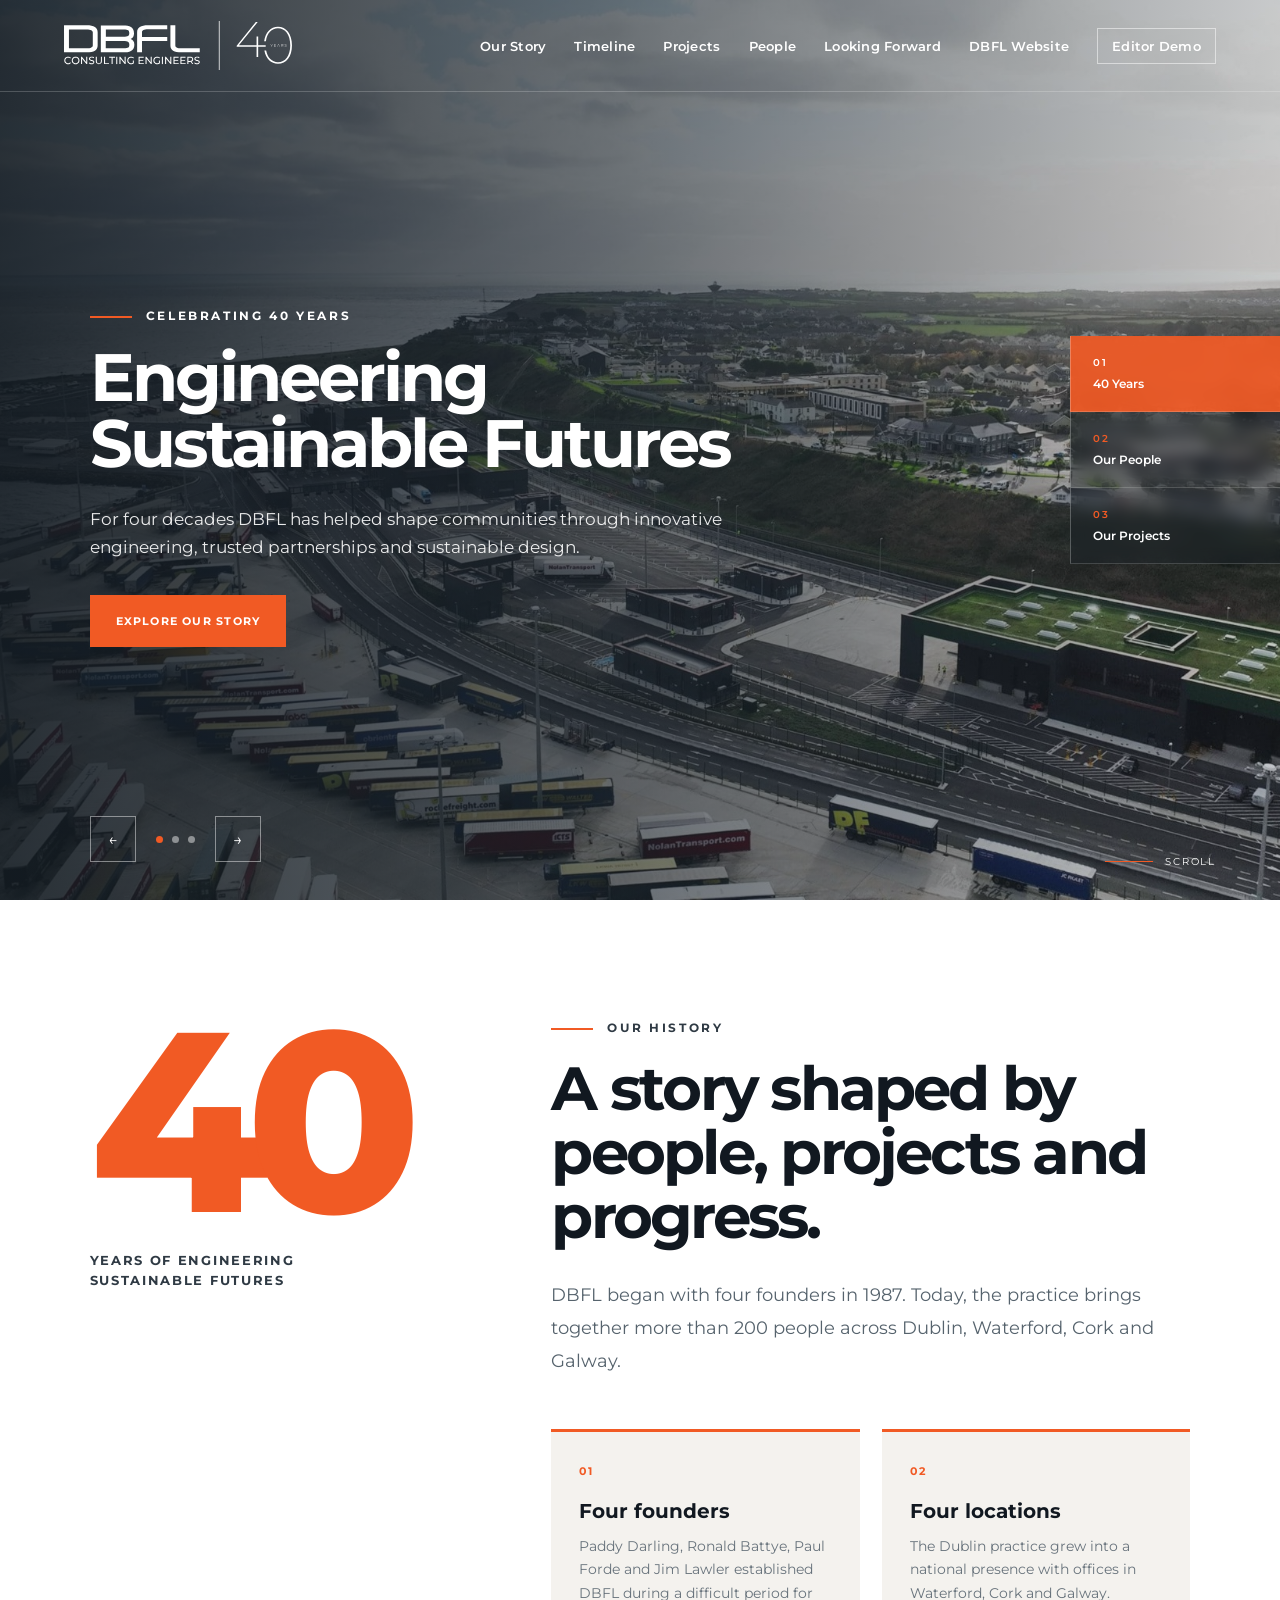
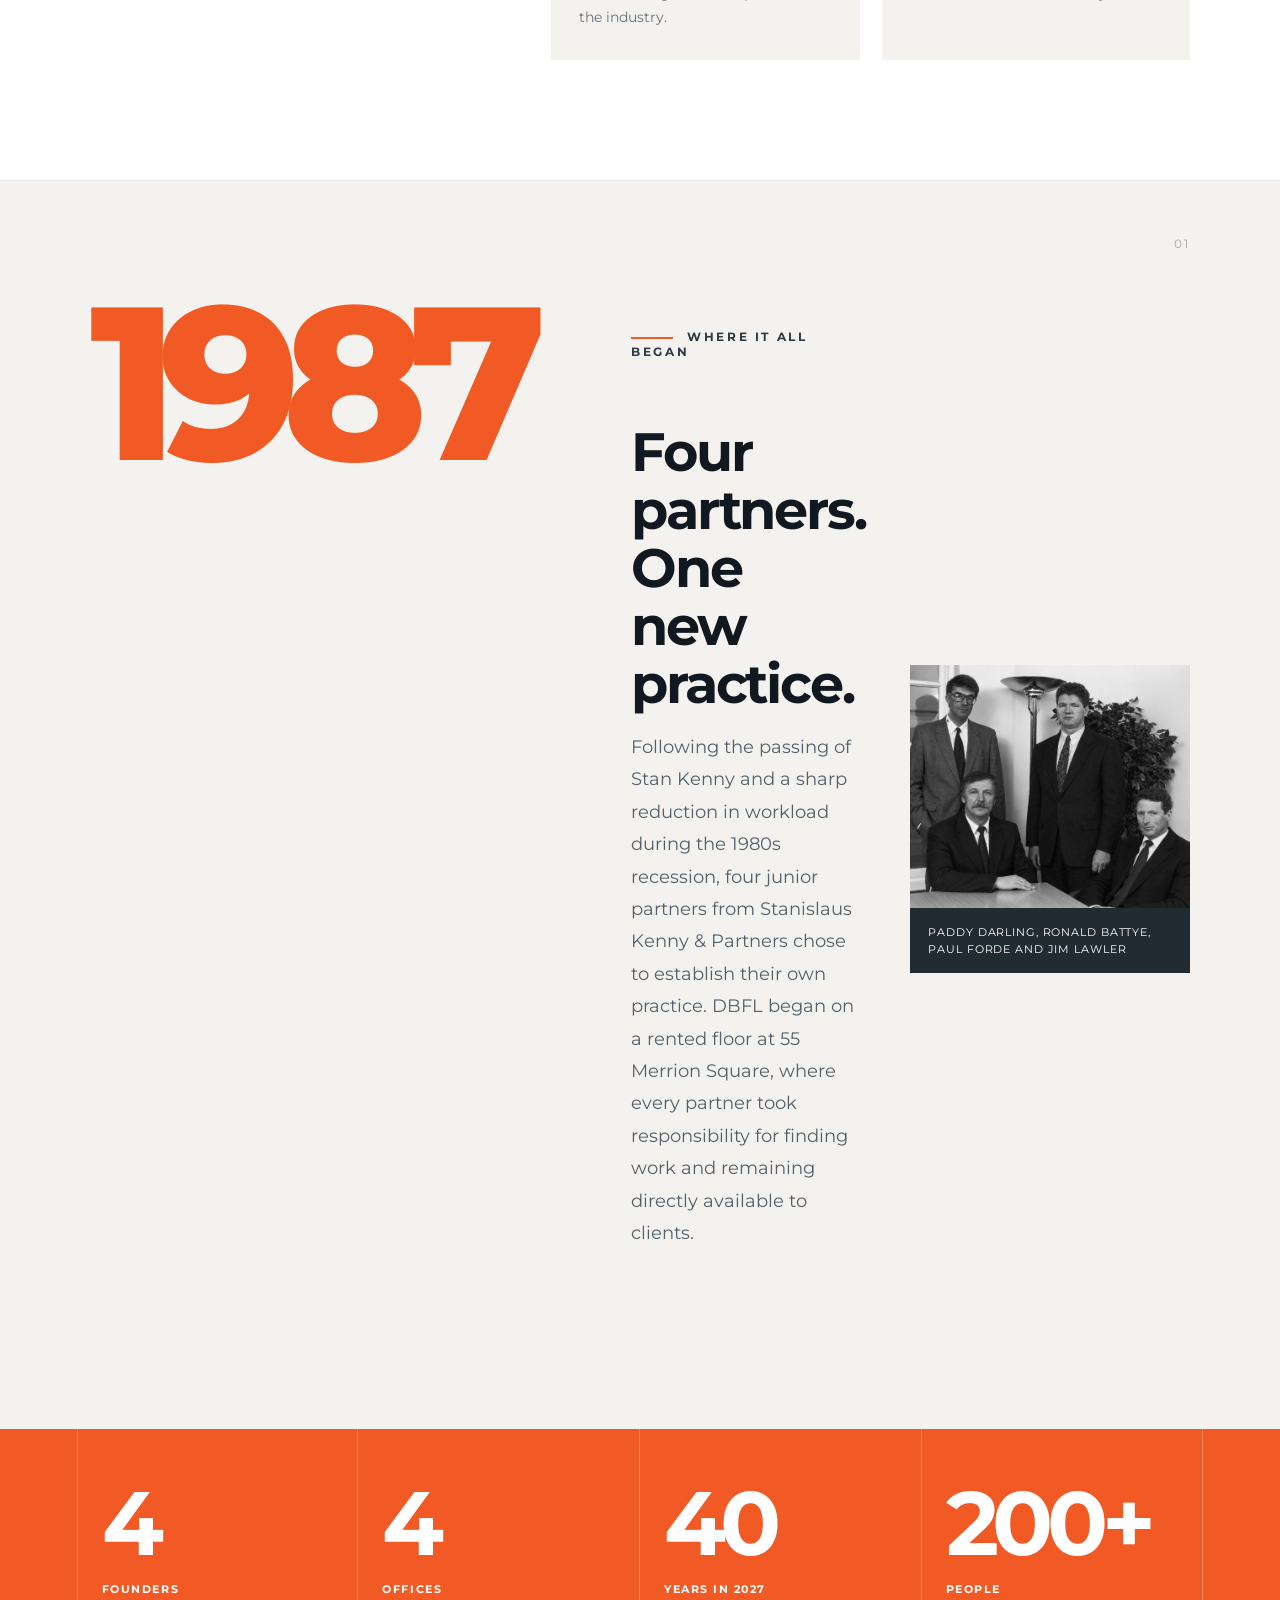
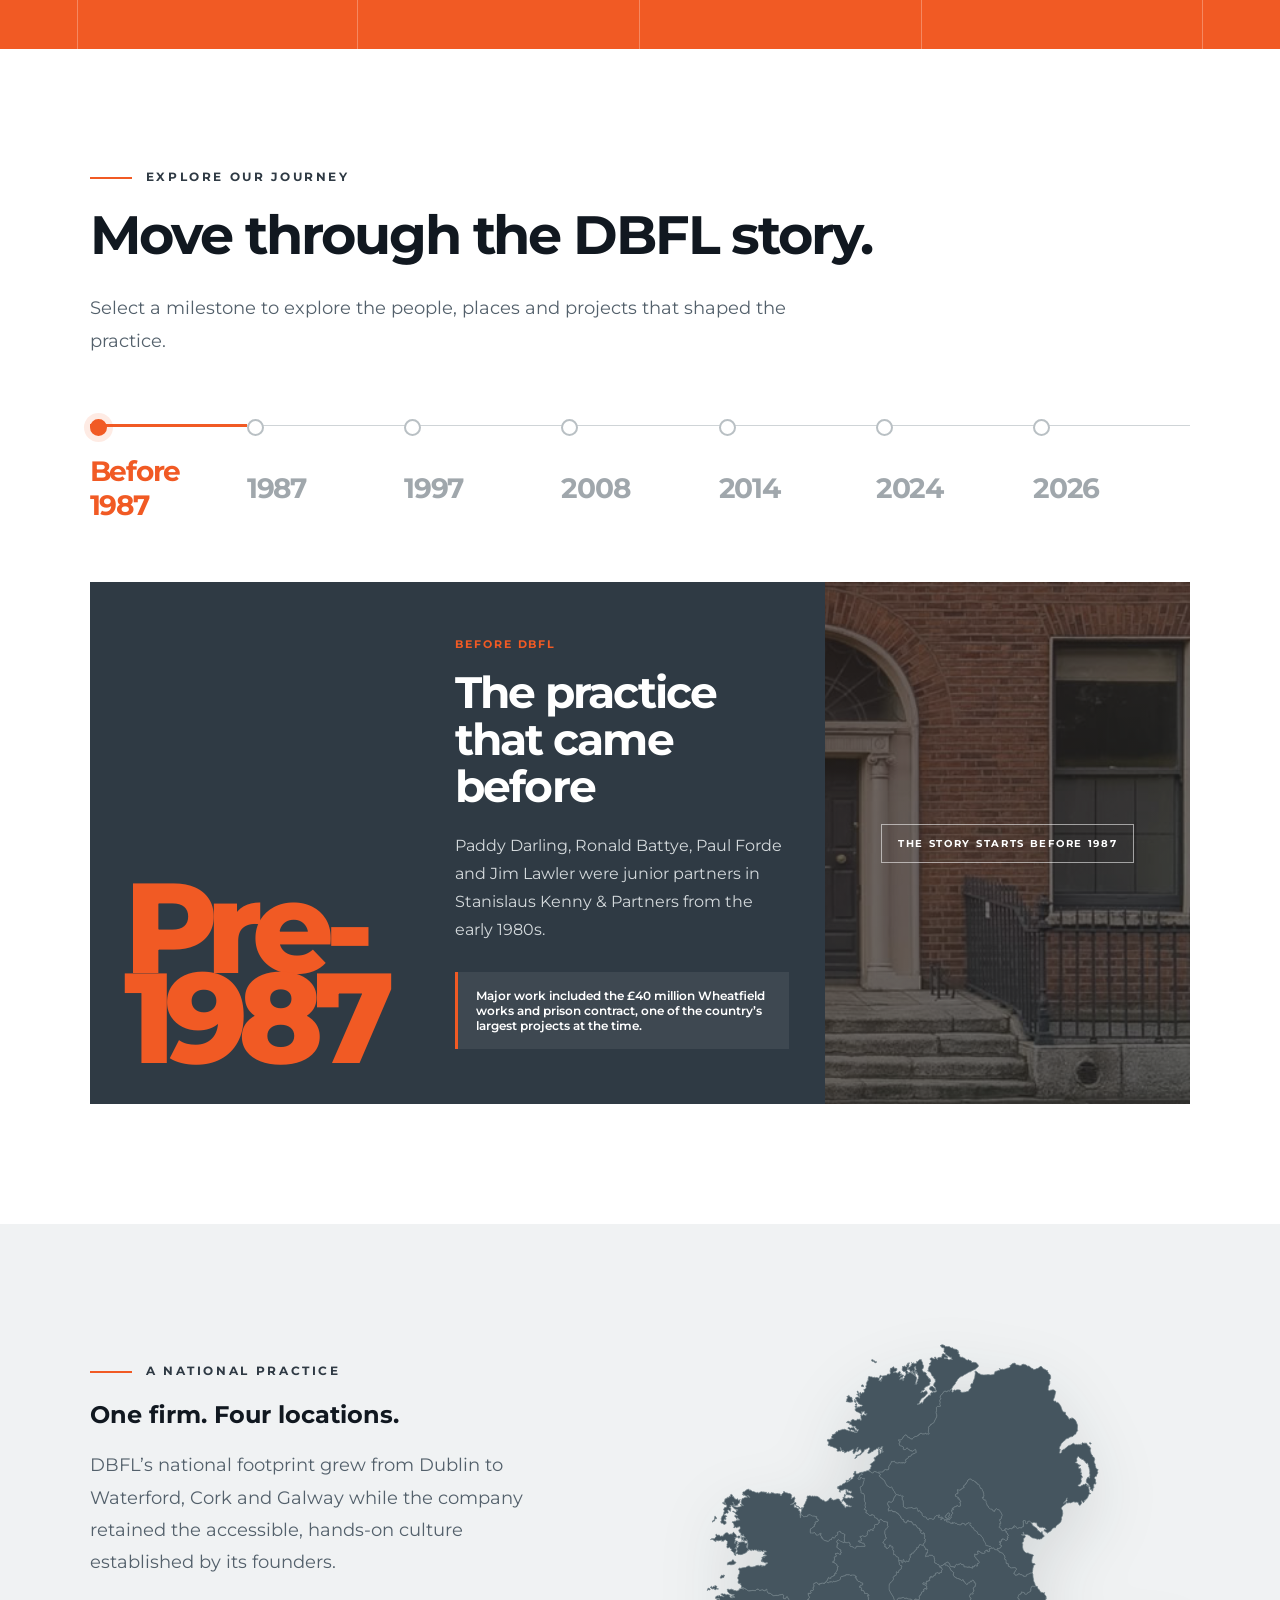
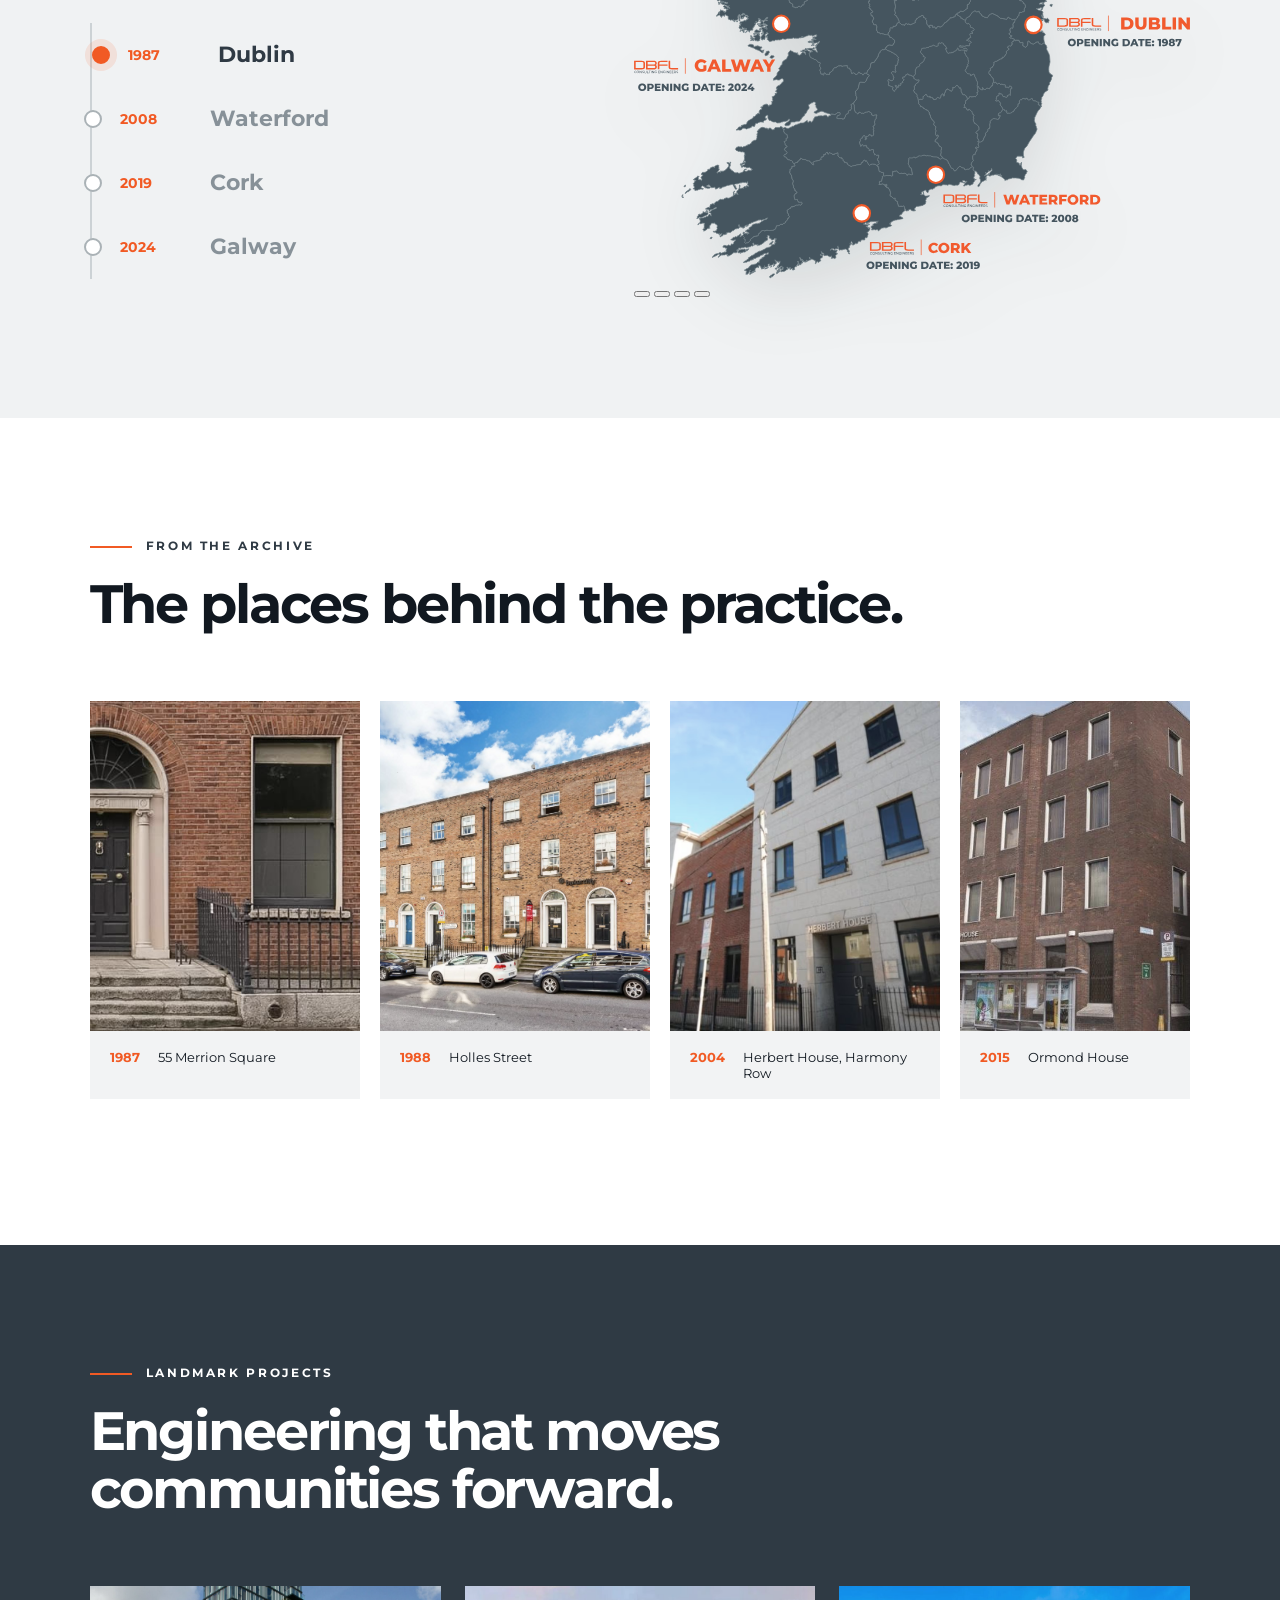
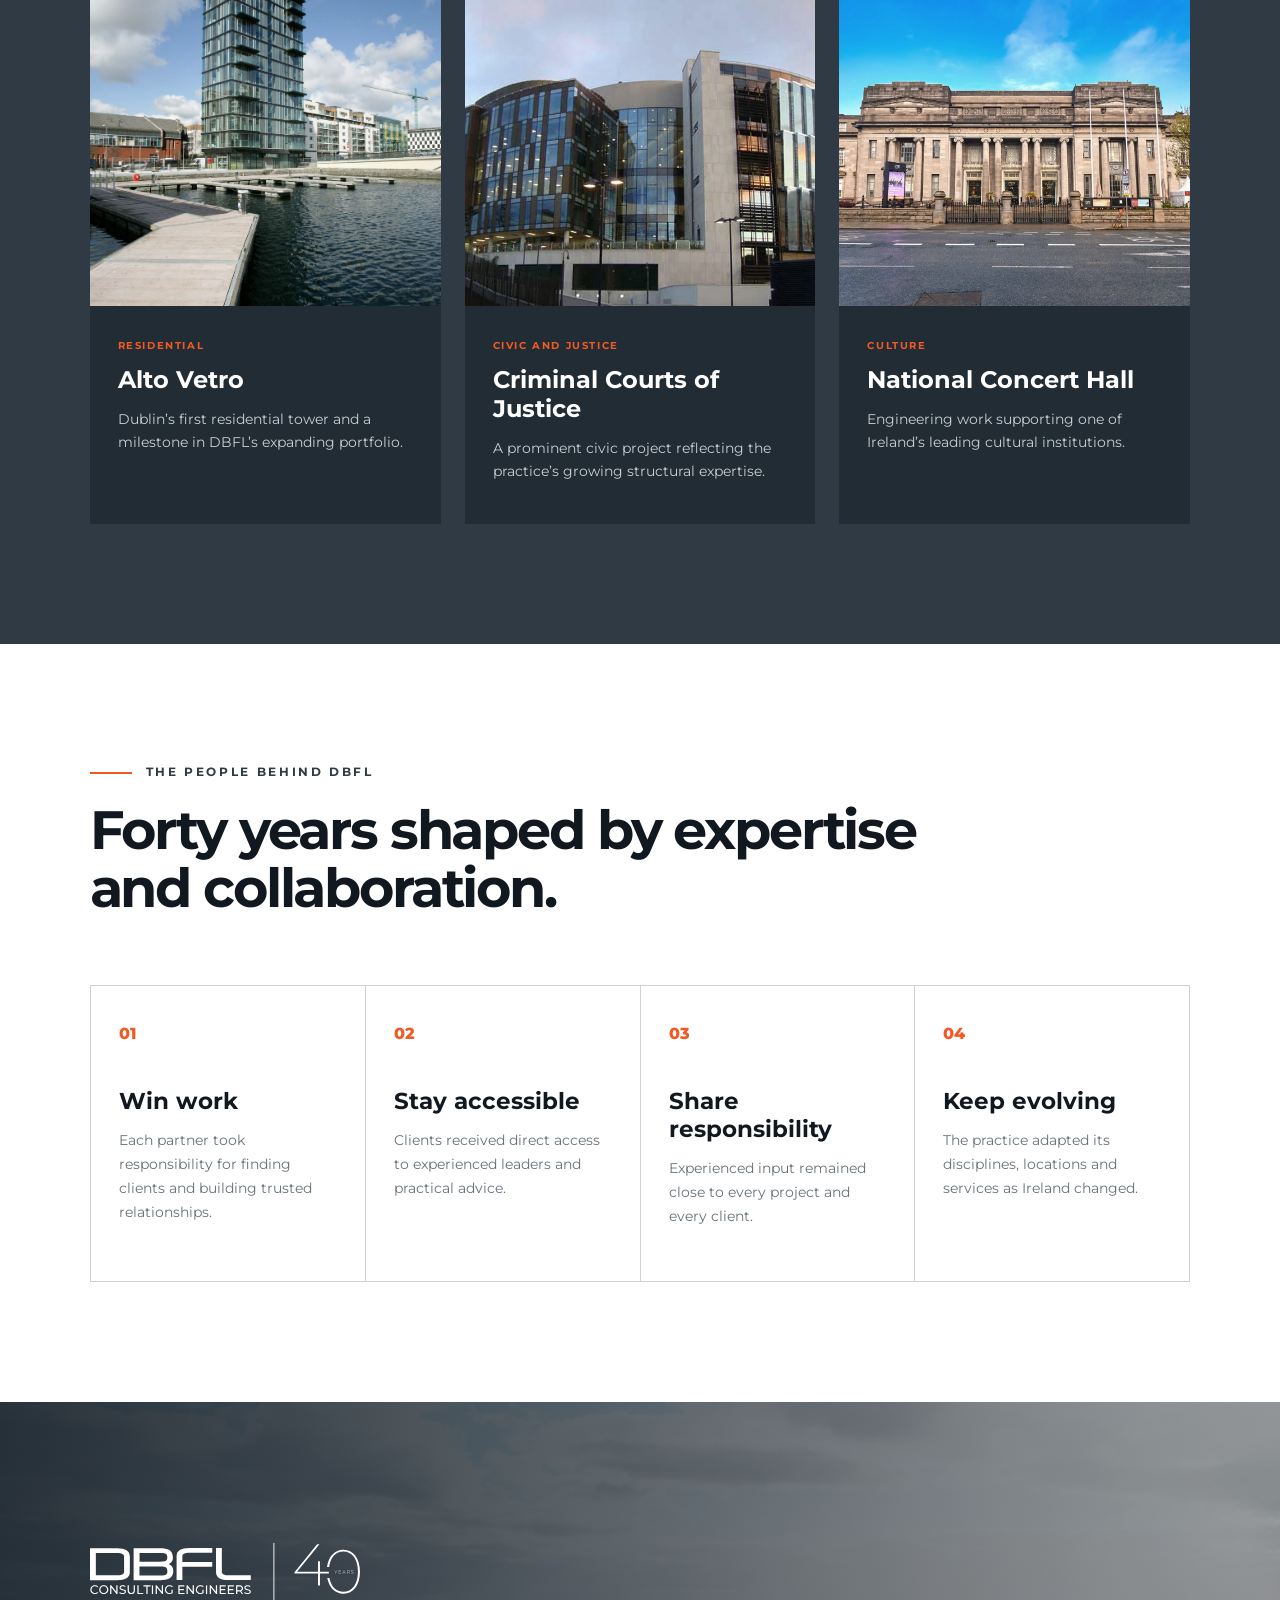
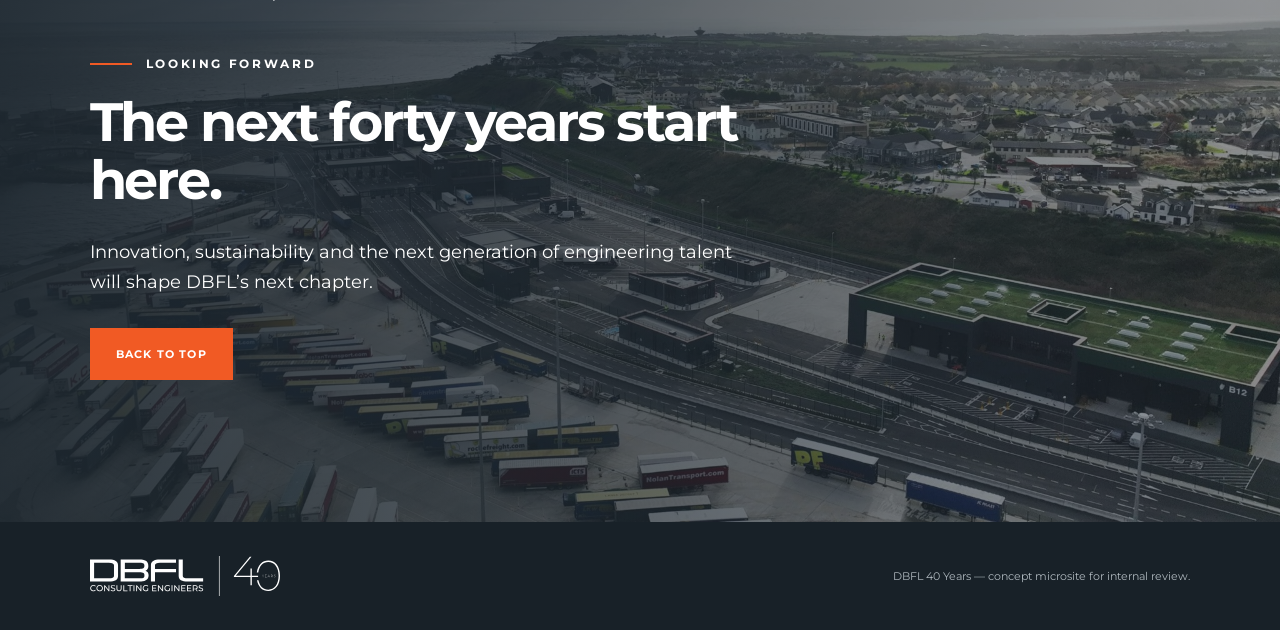
==== commit a9412751: "Add interactive DBFL office map controls" ====
--- a/index.html
+++ b/index.html
@@ -53,7 +53,7 @@
         </div>
       </article>
 
-      <article class="slide" data-slide="1" style="--bg:url('../assets/images/hero-brand-launch.jpg')">
+      <article class="slide" data-slide="1" style="--bg:url('../assets/images/dbfl-team-town-hall-2026.jpg')">
         <div class="slide-shade"></div>
         <div class="slide-content">
           <p class="eyebrow">Four Decades of Expertise</p>
@@ -164,20 +164,26 @@
         <p class="eyebrow dark">A National Practice</p>
         <h2>One firm. Four locations.</h2>
         <p class="body-copy">DBFL’s national footprint grew from Dublin to Waterford, Cork and Galway while the company retained the accessible, hands-on culture established by its founders.</p>
-        <ol class="office-milestones">
-          <li class="is-active"><strong>1987</strong><span>Dublin</span></li>
-          <li><strong>2008</strong><span>Waterford</span></li>
-          <li><strong>2019</strong><span>Cork</span></li>
-          <li><strong>2024</strong><span>Galway</span></li>
+        <ol class="office-milestones" aria-label="Select a DBFL office">
+          <li class="is-active" tabindex="0" role="button" aria-pressed="true" data-office="dublin"><strong>1987</strong><span>Dublin</span></li>
+          <li tabindex="0" role="button" aria-pressed="false" data-office="waterford"><strong>2008</strong><span>Waterford</span></li>
+          <li tabindex="0" role="button" aria-pressed="false" data-office="cork"><strong>2019</strong><span>Cork</span></li>
+          <li tabindex="0" role="button" aria-pressed="false" data-office="galway"><strong>2024</strong><span>Galway</span></li>
         </ol>
       </div>
-      <img class="office-map reveal" src="assets/images/ireland-offices-map.svg" alt="Map showing DBFL offices in Dublin, Waterford, Cork and Galway">
+      <div class="office-map-wrap reveal" aria-label="Interactive map of DBFL offices">
+        <img class="office-map" src="assets/images/ireland-offices-map.svg" alt="Map showing DBFL offices in Dublin, Waterford, Cork and Galway">
+        <button class="office-map-pin is-active pin-dublin" type="button" data-office="dublin" aria-label="Highlight Dublin office"></button>
+        <button class="office-map-pin pin-waterford" type="button" data-office="waterford" aria-label="Highlight Waterford office"></button>
+        <button class="office-map-pin pin-cork" type="button" data-office="cork" aria-label="Highlight Cork office"></button>
+        <button class="office-map-pin pin-galway" type="button" data-office="galway" aria-label="Highlight Galway office"></button>
+      </div>
     </section>
 
     <section class="archive-section section" aria-labelledby="archiveTitle">
       <div class="section-heading reveal"><p class="eyebrow dark">From the Archive</p><h2 id="archiveTitle">The places behind the practice.</h2></div>
       <div class="archive-reel" tabindex="0">
-        <figure><img src="assets/images/office-merrion-square.jpg" alt="55 Merrion Square"><figcaption><strong>1987</strong>55 Merrion Square</figcaption></figure>
+        <figure><img src="assets/images/office-merrion-square.jpg?v=2" alt="55 Merrion Square"><figcaption><strong>1987</strong>55 Merrion Square</figcaption></figure>
         <figure><img src="assets/images/office-holles-street.jpg" alt="Holles Street"><figcaption><strong>1988</strong>Holles Street</figcaption></figure>
         <figure><img src="assets/images/office-herbert-house.jpg" alt="Herbert House, Harmony Row"><figcaption><strong>2004</strong>Herbert House, Harmony Row</figcaption></figure>
         <figure><img src="assets/images/office-ormond-house.jpg" alt="Ormond House"><figcaption><strong>2015</strong>Ormond House</figcaption></figure>
--- a/css/style.css
+++ b/css/style.css
@@ -138,7 +138,7 @@
 .timeline-panel h3{font-size:clamp(30px,3.4vw,52px);line-height:1.08;letter-spacing:-.04em;margin:0 0 22px}
 .timeline-panel-copy>p:not(.timeline-kicker){font-size:16px;line-height:1.75;color:#d4d9dc;max-width:600px}
 .timeline-archive{margin-top:28px;padding:16px 18px;border-left:3px solid var(--orange);background:rgba(255,255,255,.07);font-size:12px;font-weight:600;color:#fff}
-.timeline-image-placeholder{min-height:440px;display:grid;place-items:center;background:linear-gradient(145deg,rgba(241,90,36,.18),rgba(255,255,255,.04)),url('../assets/images/hero-brand-launch.jpg') center/cover;position:relative;transition:.25s}
+.timeline-image-placeholder{min-height:440px;display:grid;place-items:center;background:linear-gradient(145deg,rgba(241,90,36,.18),rgba(255,255,255,.04)),url('../assets/images/office-merrion-square.jpg?v=2') center/cover;position:relative;transition:.25s}
 .timeline-image-placeholder:before{content:"";position:absolute;inset:0;background:rgba(20,28,34,.58)}
 .timeline-image-placeholder span{position:relative;z-index:1;padding:12px 16px;border:1px solid rgba(255,255,255,.55);text-transform:uppercase;letter-spacing:.17em;font-size:10px;font-weight:700}
 
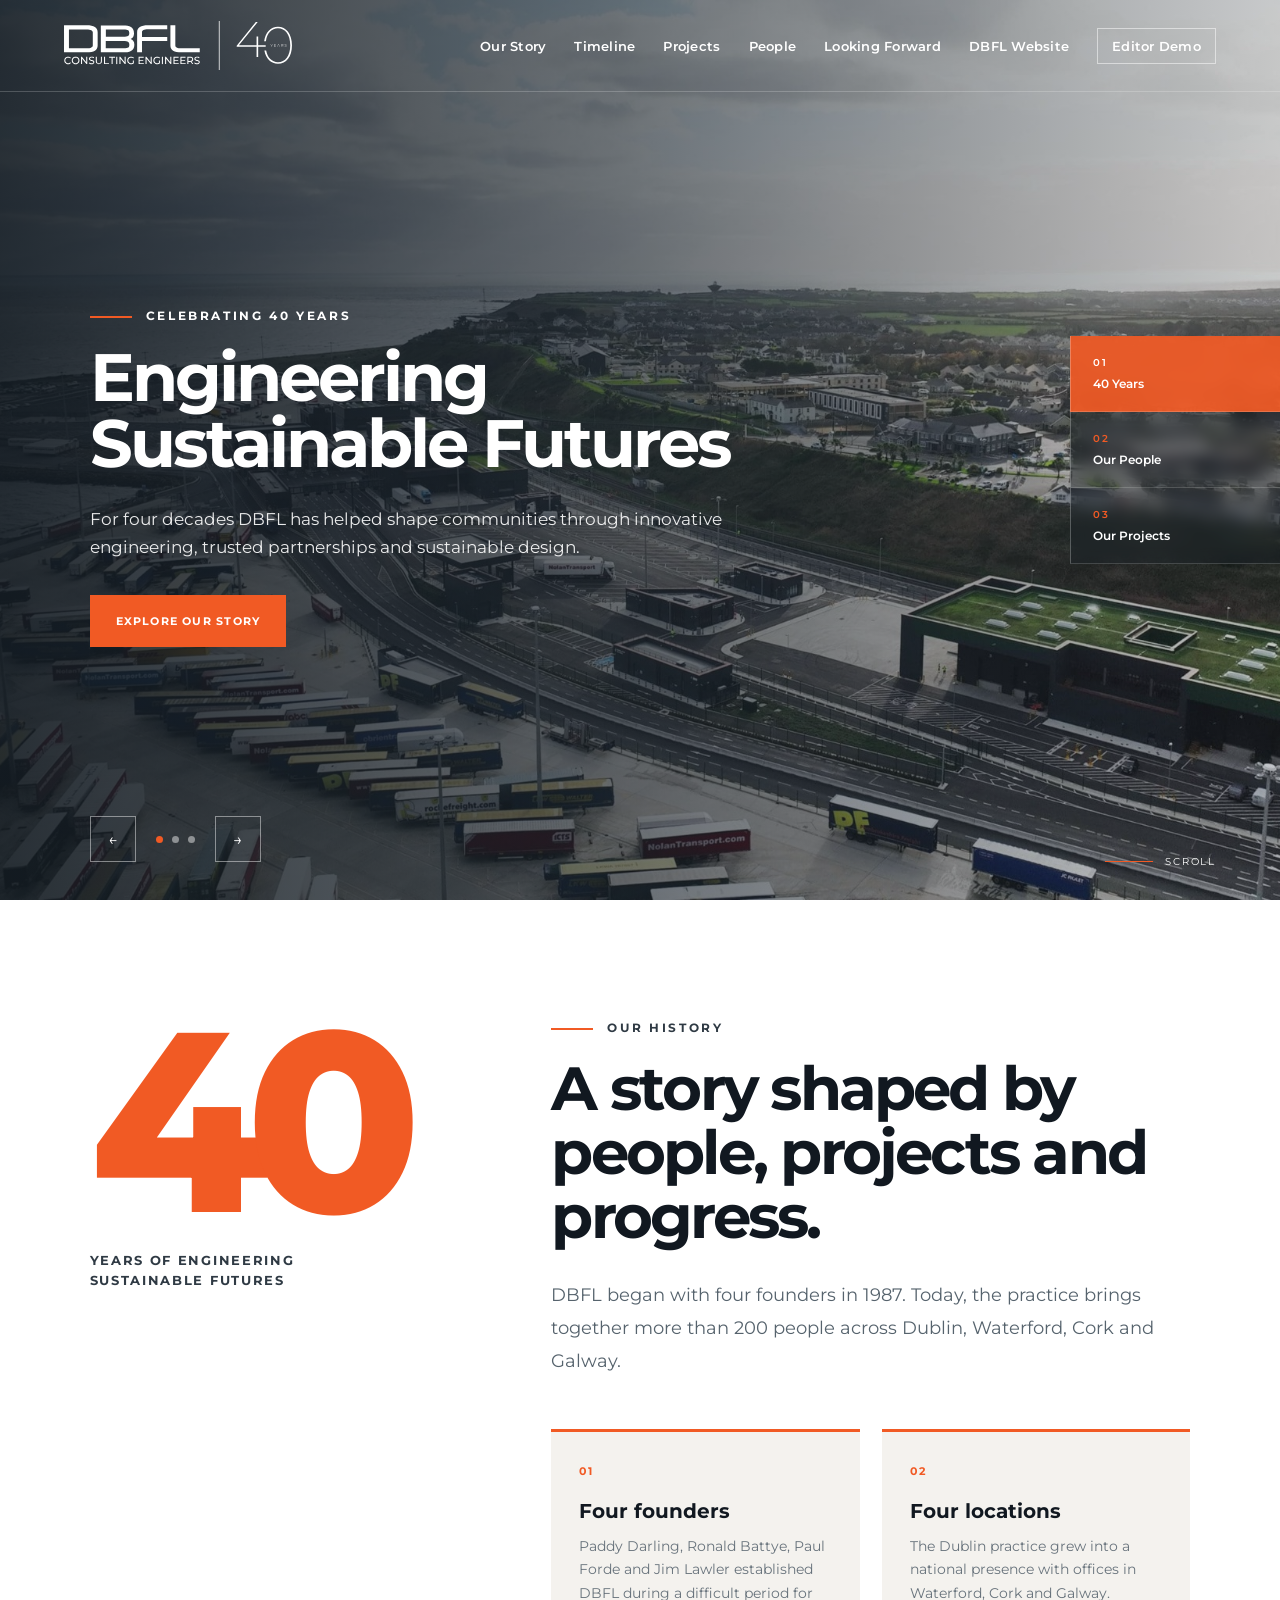
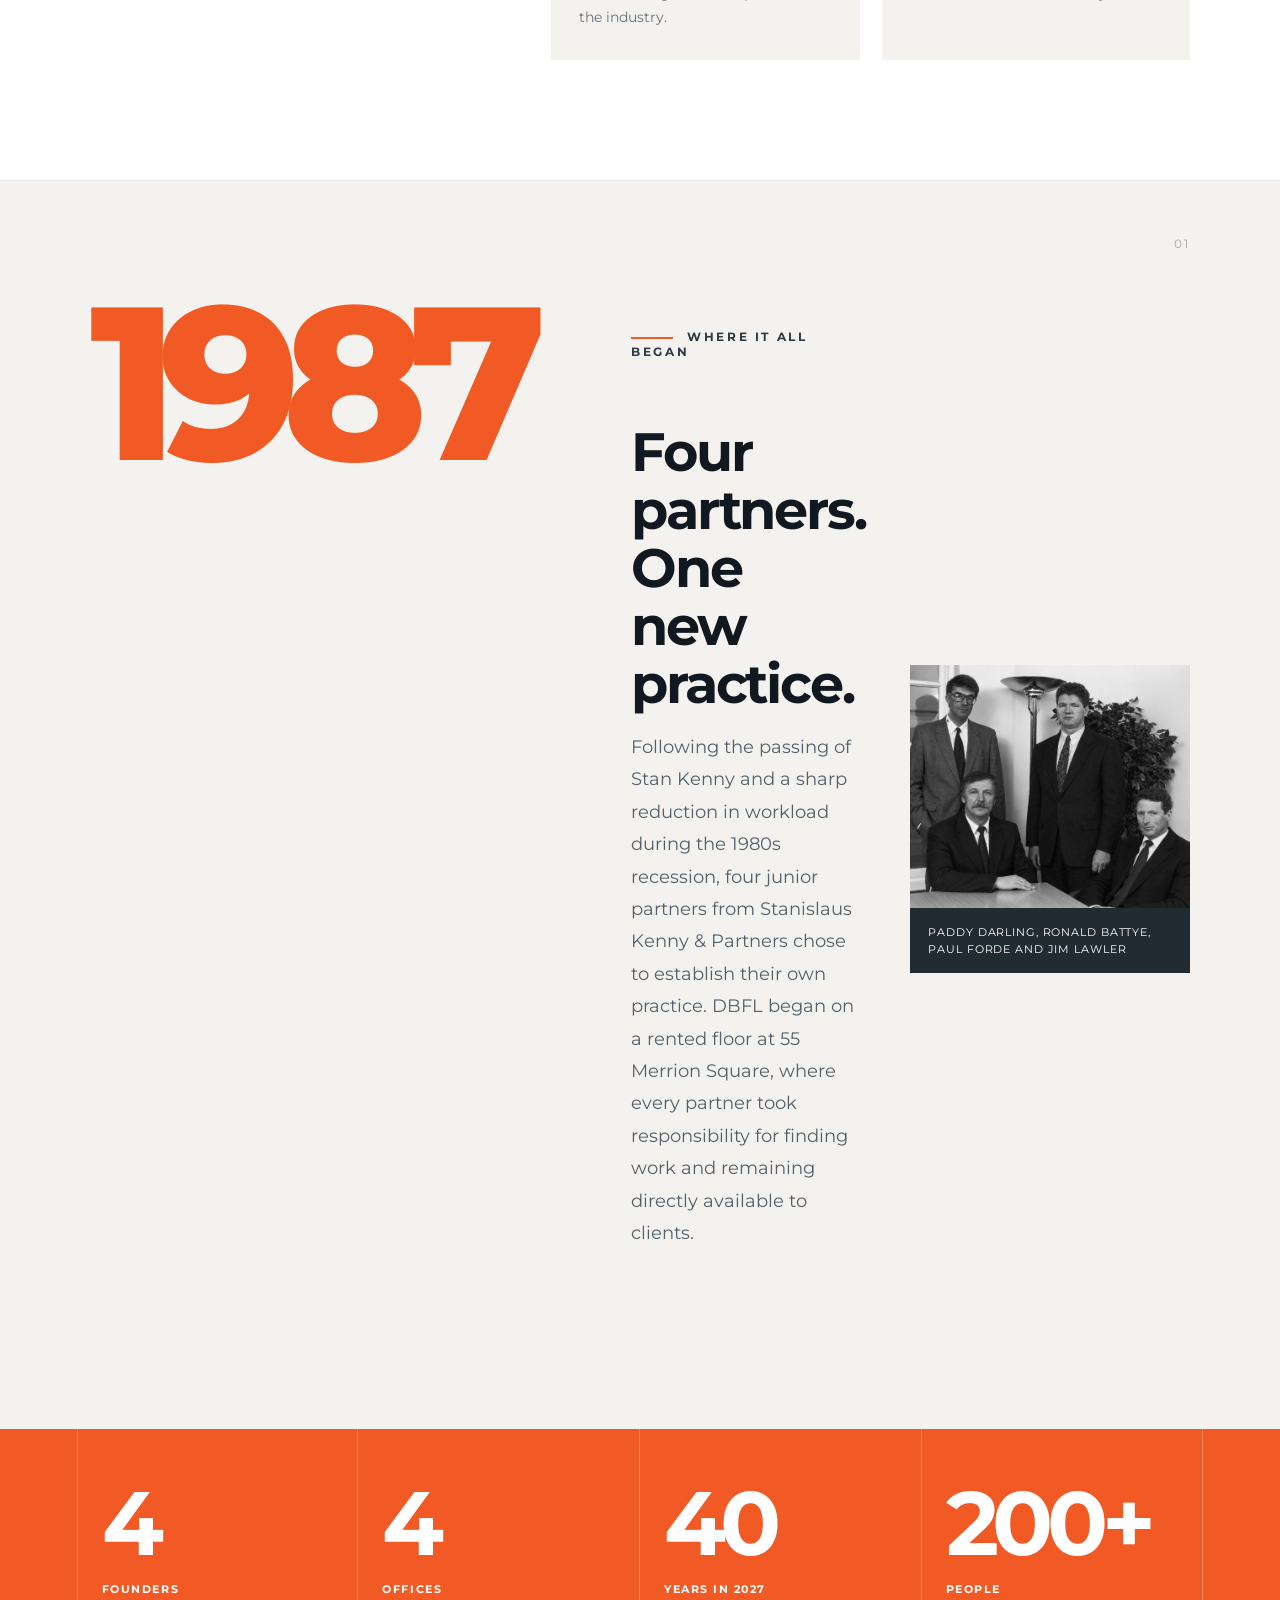
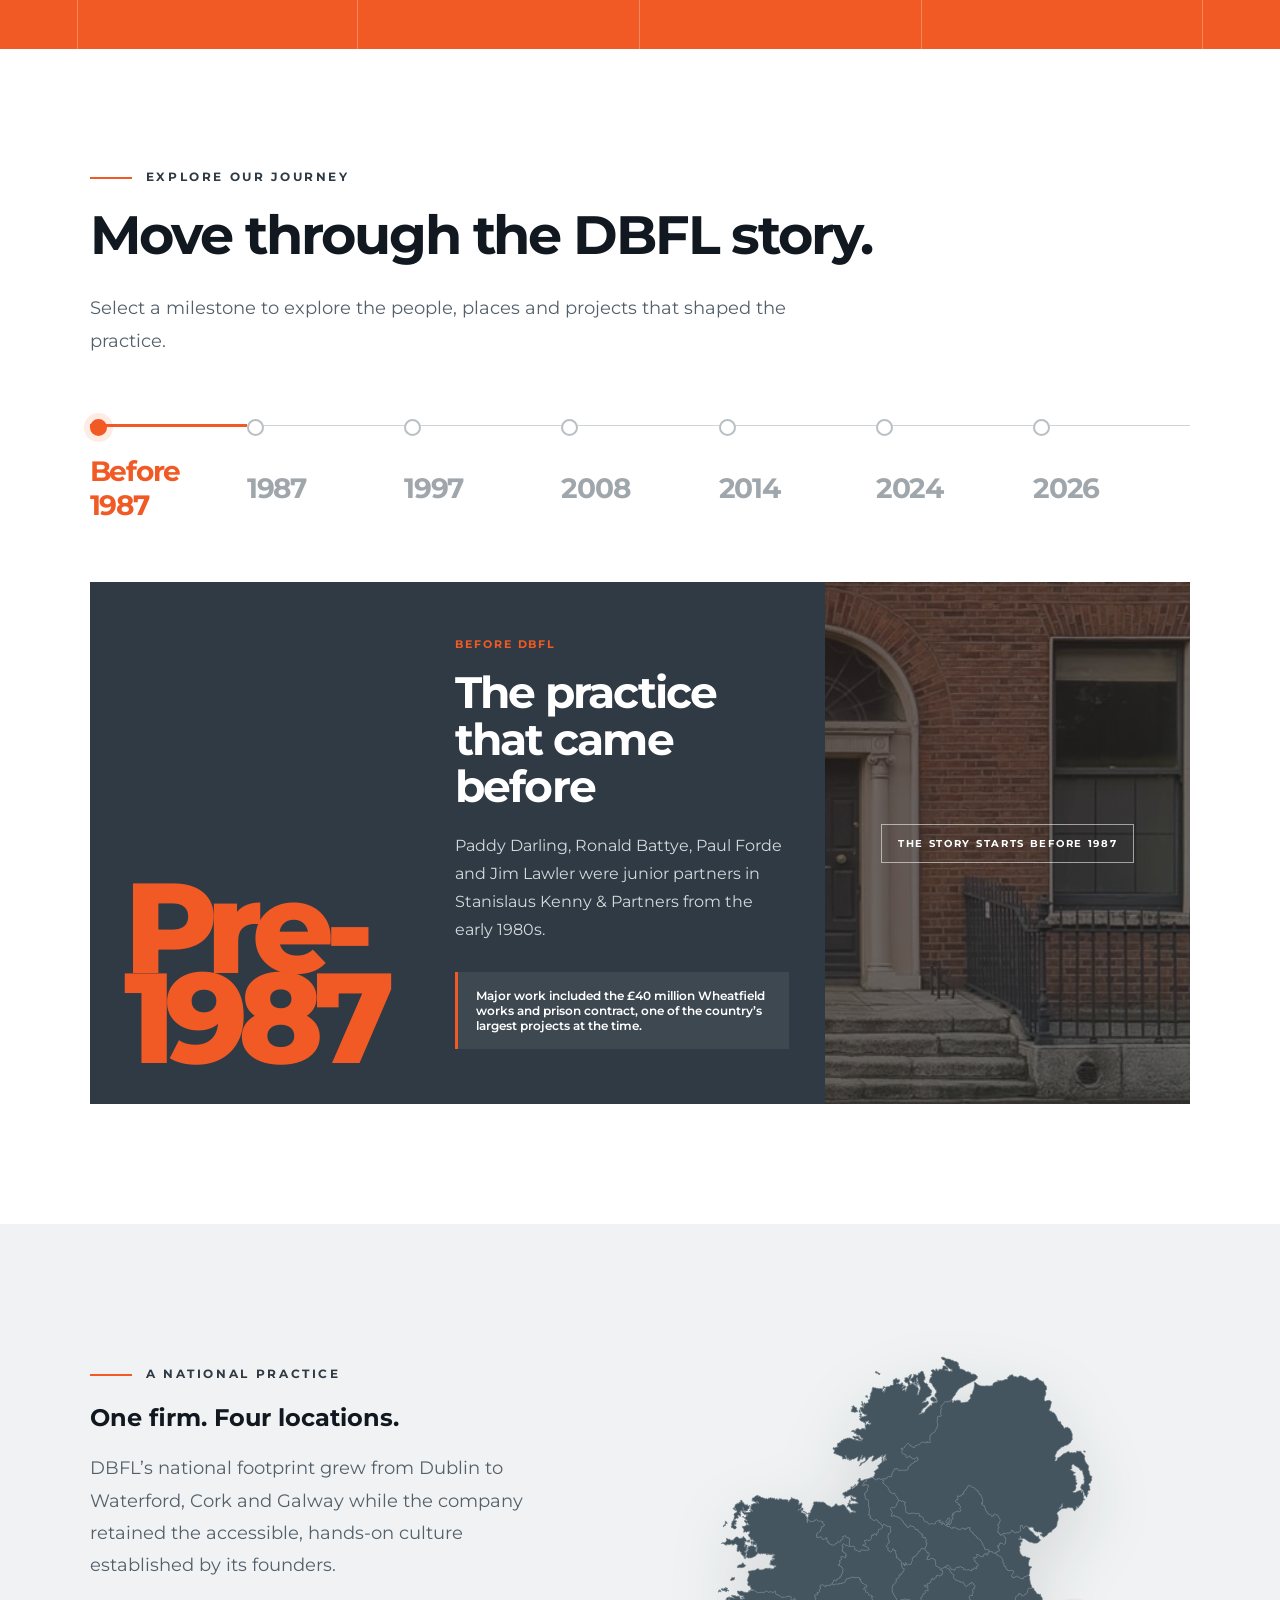
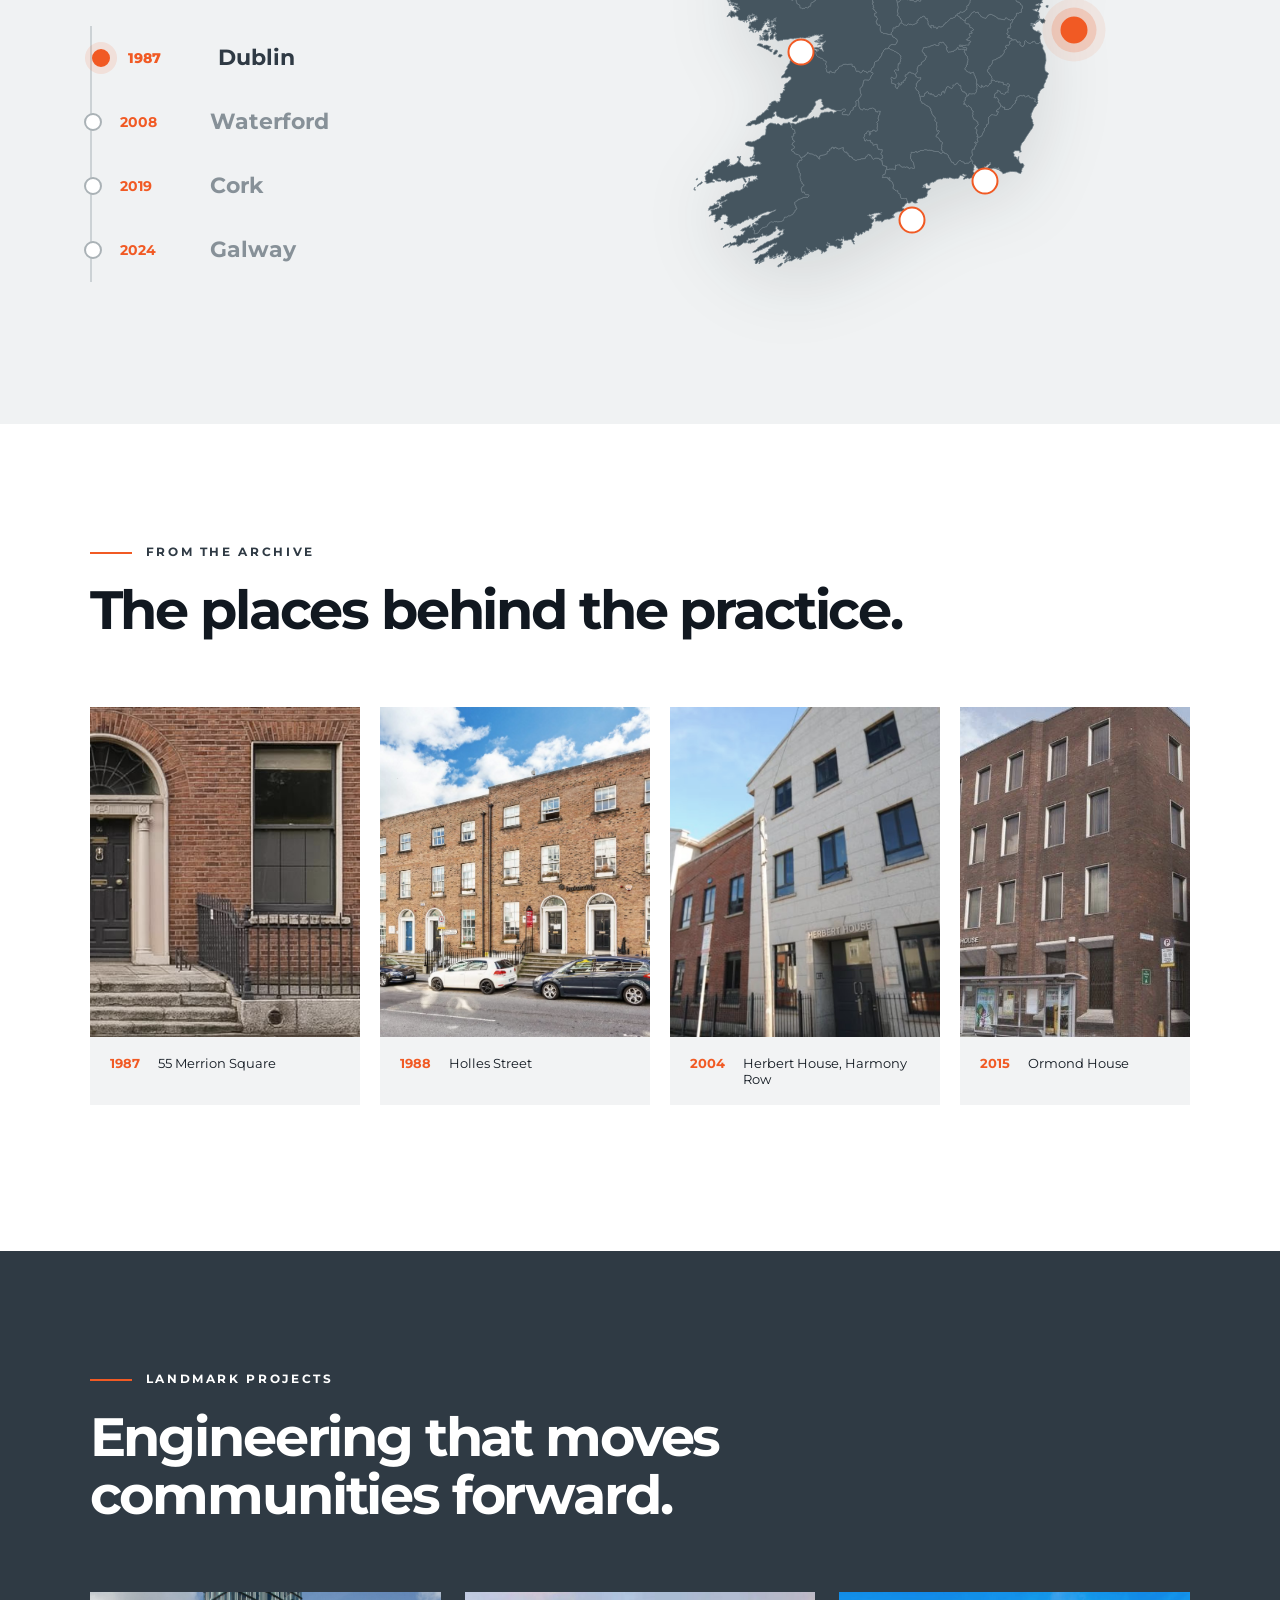
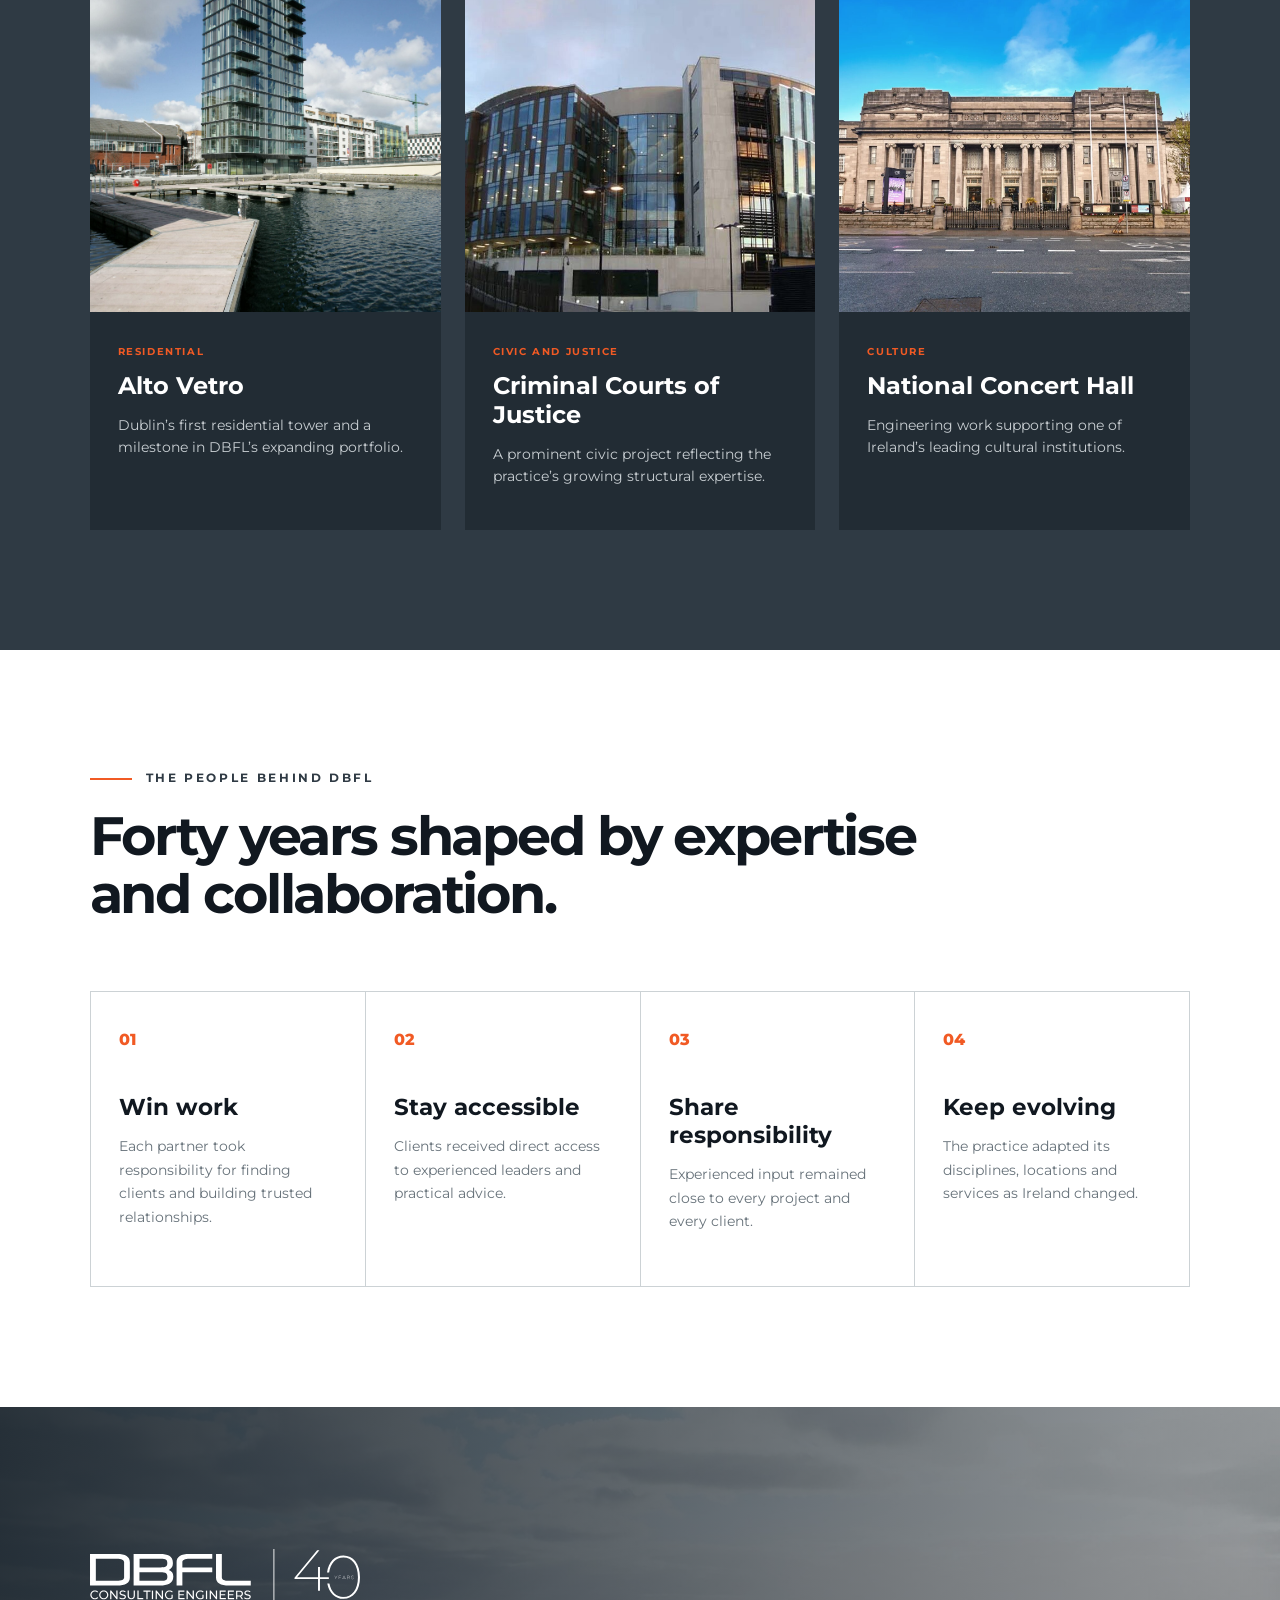
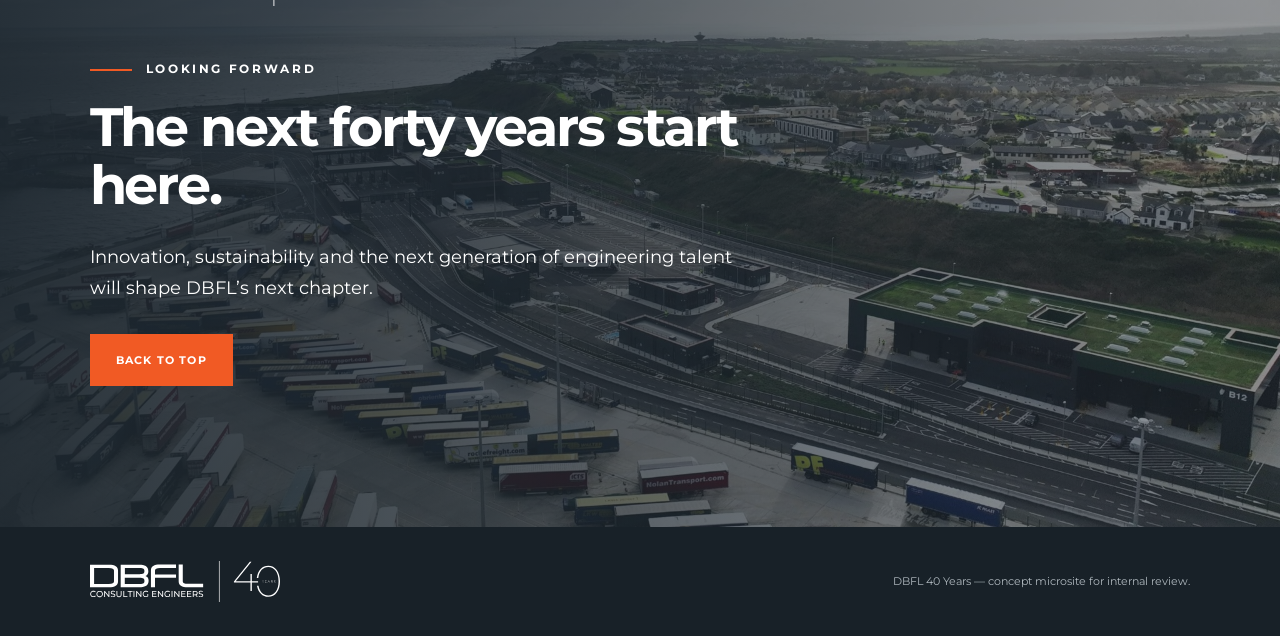
==== commit 8e51ca3f: "Use clean Ireland SVG for interactive office map" ====
--- a/index.html
+++ b/index.html
@@ -172,7 +172,7 @@
         </ol>
       </div>
       <div class="office-map-wrap reveal" aria-label="Interactive map of DBFL offices">
-        <img class="office-map" src="assets/images/ireland-offices-map.svg" alt="Map showing DBFL offices in Dublin, Waterford, Cork and Galway">
+        <img class="office-map" src="assets/images/DBFL-Ireland-map-clean.svg?v=1" alt="Map of Ireland with county boundaries; office locations are shown by interactive markers">
         <button class="office-map-pin is-active pin-dublin" type="button" data-office="dublin" aria-label="Highlight Dublin office"></button>
         <button class="office-map-pin pin-waterford" type="button" data-office="waterford" aria-label="Highlight Waterford office"></button>
         <button class="office-map-pin pin-cork" type="button" data-office="cork" aria-label="Highlight Cork office"></button>
--- a/css/style.css
+++ b/css/style.css
@@ -156,3 +156,18 @@
   .timeline-panel-copy{padding:28px 26px 38px}
   .timeline-image-placeholder{min-height:250px}
 }
+
+
+/* Interactive office map */
+.office-map-wrap{position:relative;width:100%;align-self:center}
+.office-map-wrap .office-map{display:block;width:100%;max-height:650px;object-fit:contain;filter:drop-shadow(0 24px 34px rgba(20,30,36,.12))}
+.office-map-pin{position:absolute;z-index:3;width:27px;height:27px;border:2px solid var(--orange);border-radius:50%;background:#fff;box-shadow:0 0 0 0 rgba(241,90,36,.3);transform:translate(-50%,-50%);cursor:pointer;transition:transform .25s,background .25s,box-shadow .25s}
+.office-map-pin:hover,.office-map-pin:focus-visible{transform:translate(-50%,-50%) scale(1.12);outline:2px solid var(--charcoal);outline-offset:4px}
+.office-map-pin.is-active{background:var(--orange);box-shadow:0 0 0 9px rgba(241,90,36,.2),0 0 0 18px rgba(241,90,36,.08);animation:officePulse 1.8s ease-out infinite}
+.pin-dublin{left:79%;top:51%}.pin-waterford{left:63%;top:78%}.pin-cork{left:50%;top:85%}.pin-galway{left:30%;top:55%}
+.office-milestones li{cursor:pointer}
+.office-milestones li:focus-visible{outline:2px solid var(--orange);outline-offset:5px}
+.office-milestones li.is-active span{color:var(--charcoal)}
+.office-milestones li.is-active strong{font-weight:800}
+@keyframes officePulse{0%{box-shadow:0 0 0 0 rgba(241,90,36,.28)}70%{box-shadow:0 0 0 12px rgba(241,90,36,0),0 0 0 21px rgba(241,90,36,0)}100%{box-shadow:0 0 0 0 rgba(241,90,36,0)}}
+@media(prefers-reduced-motion:reduce){.office-map-pin.is-active{animation:none}}
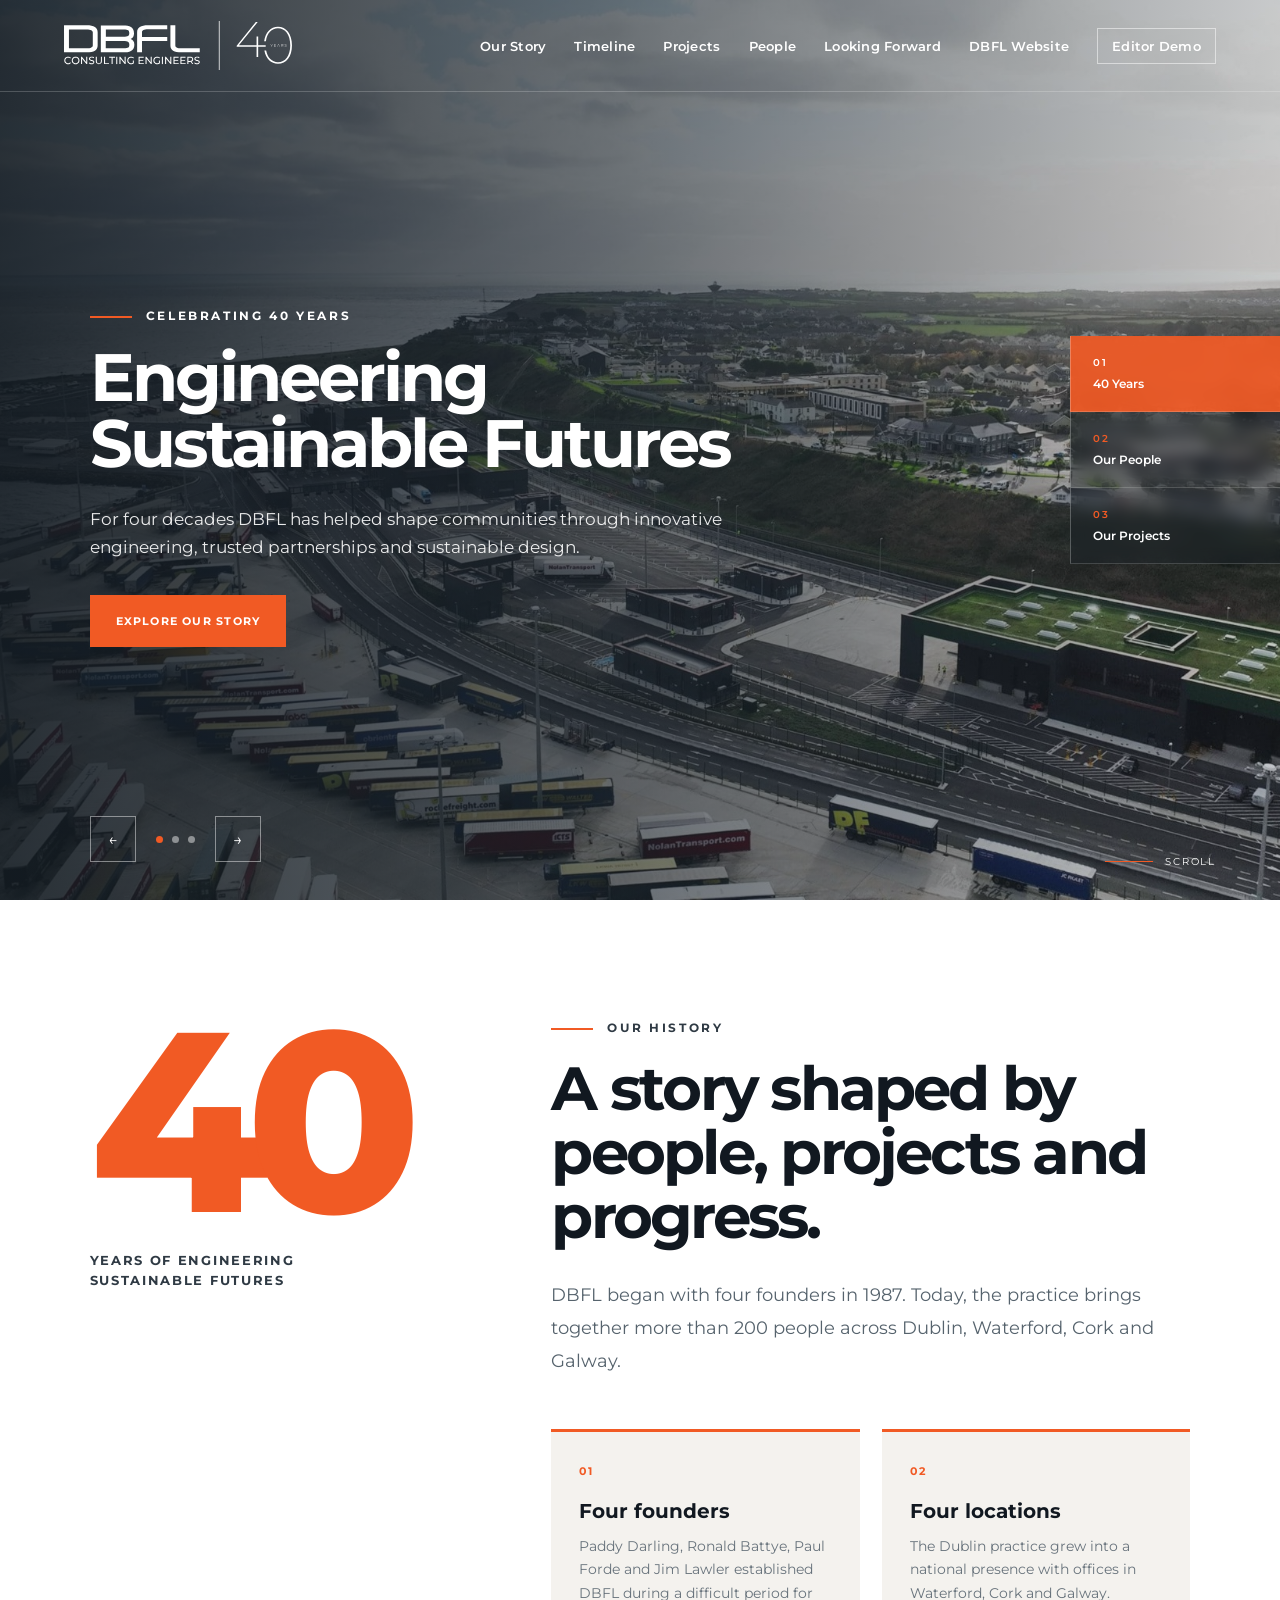
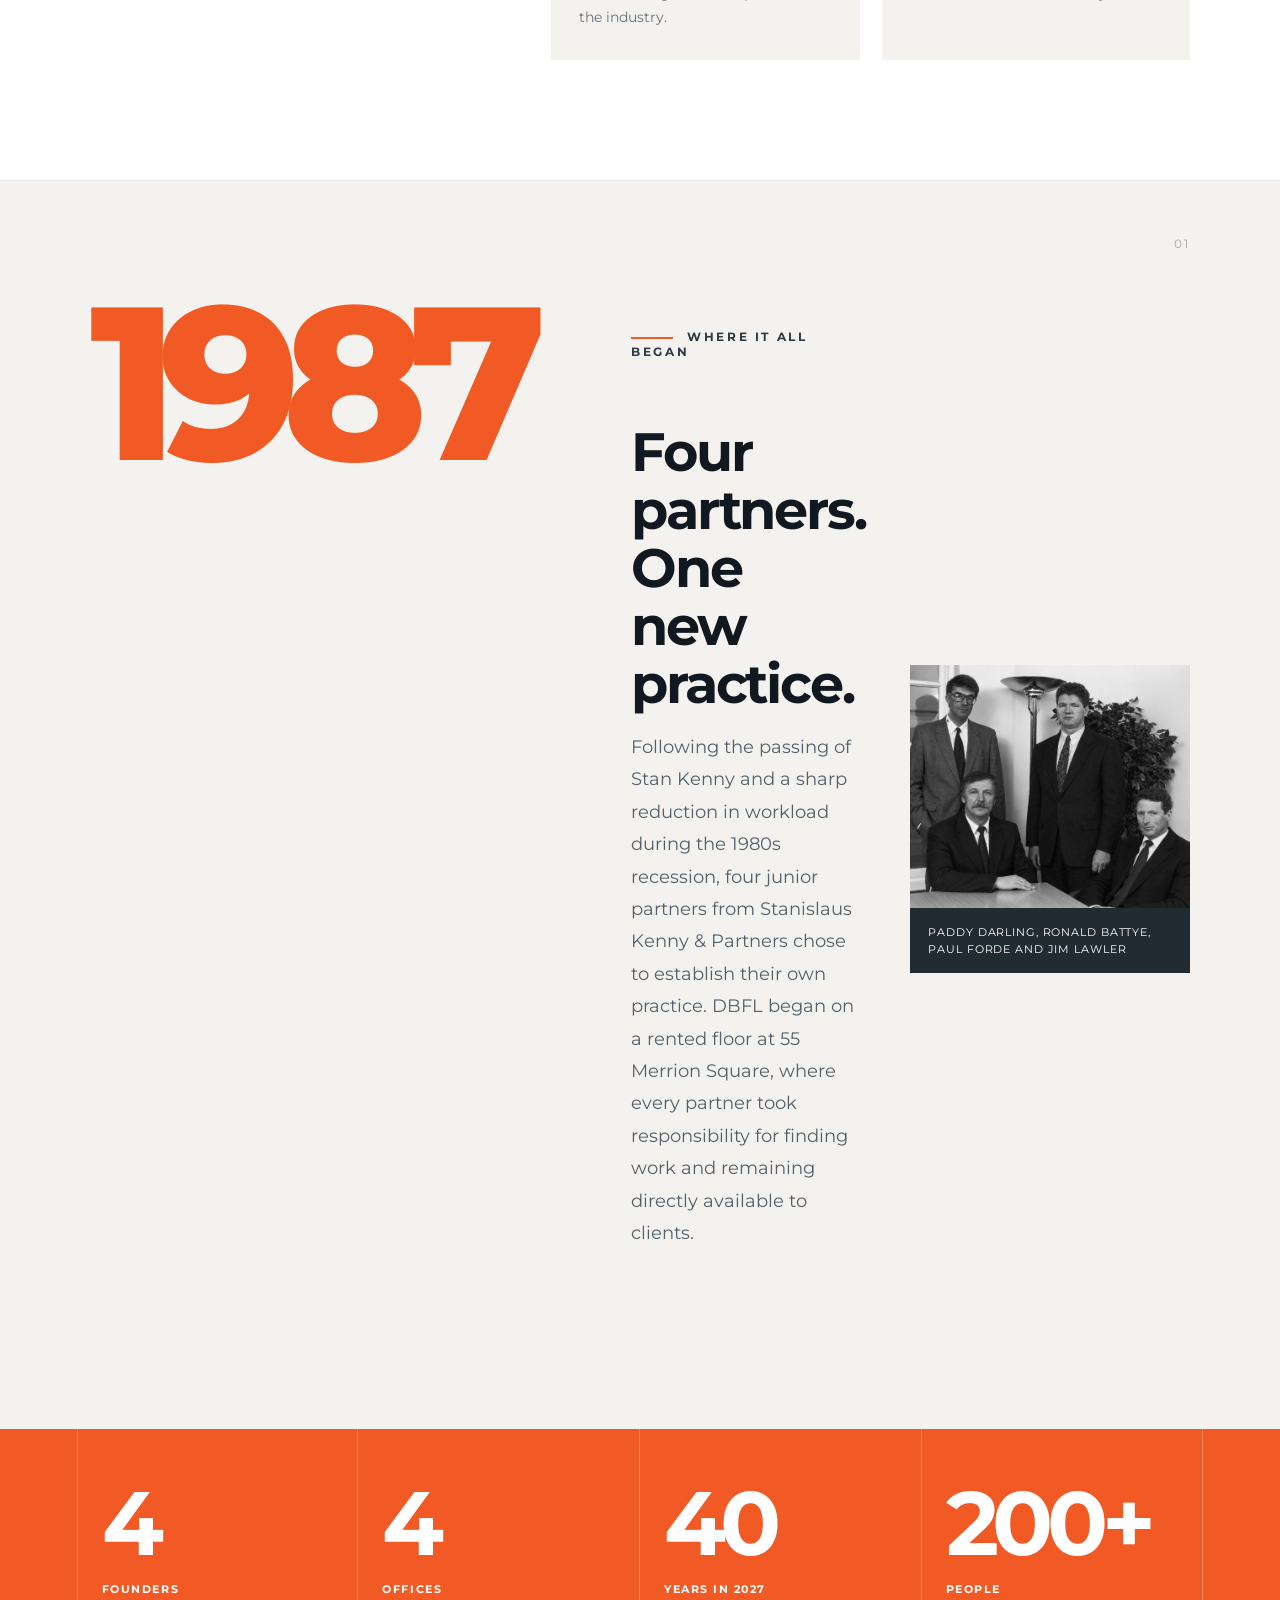
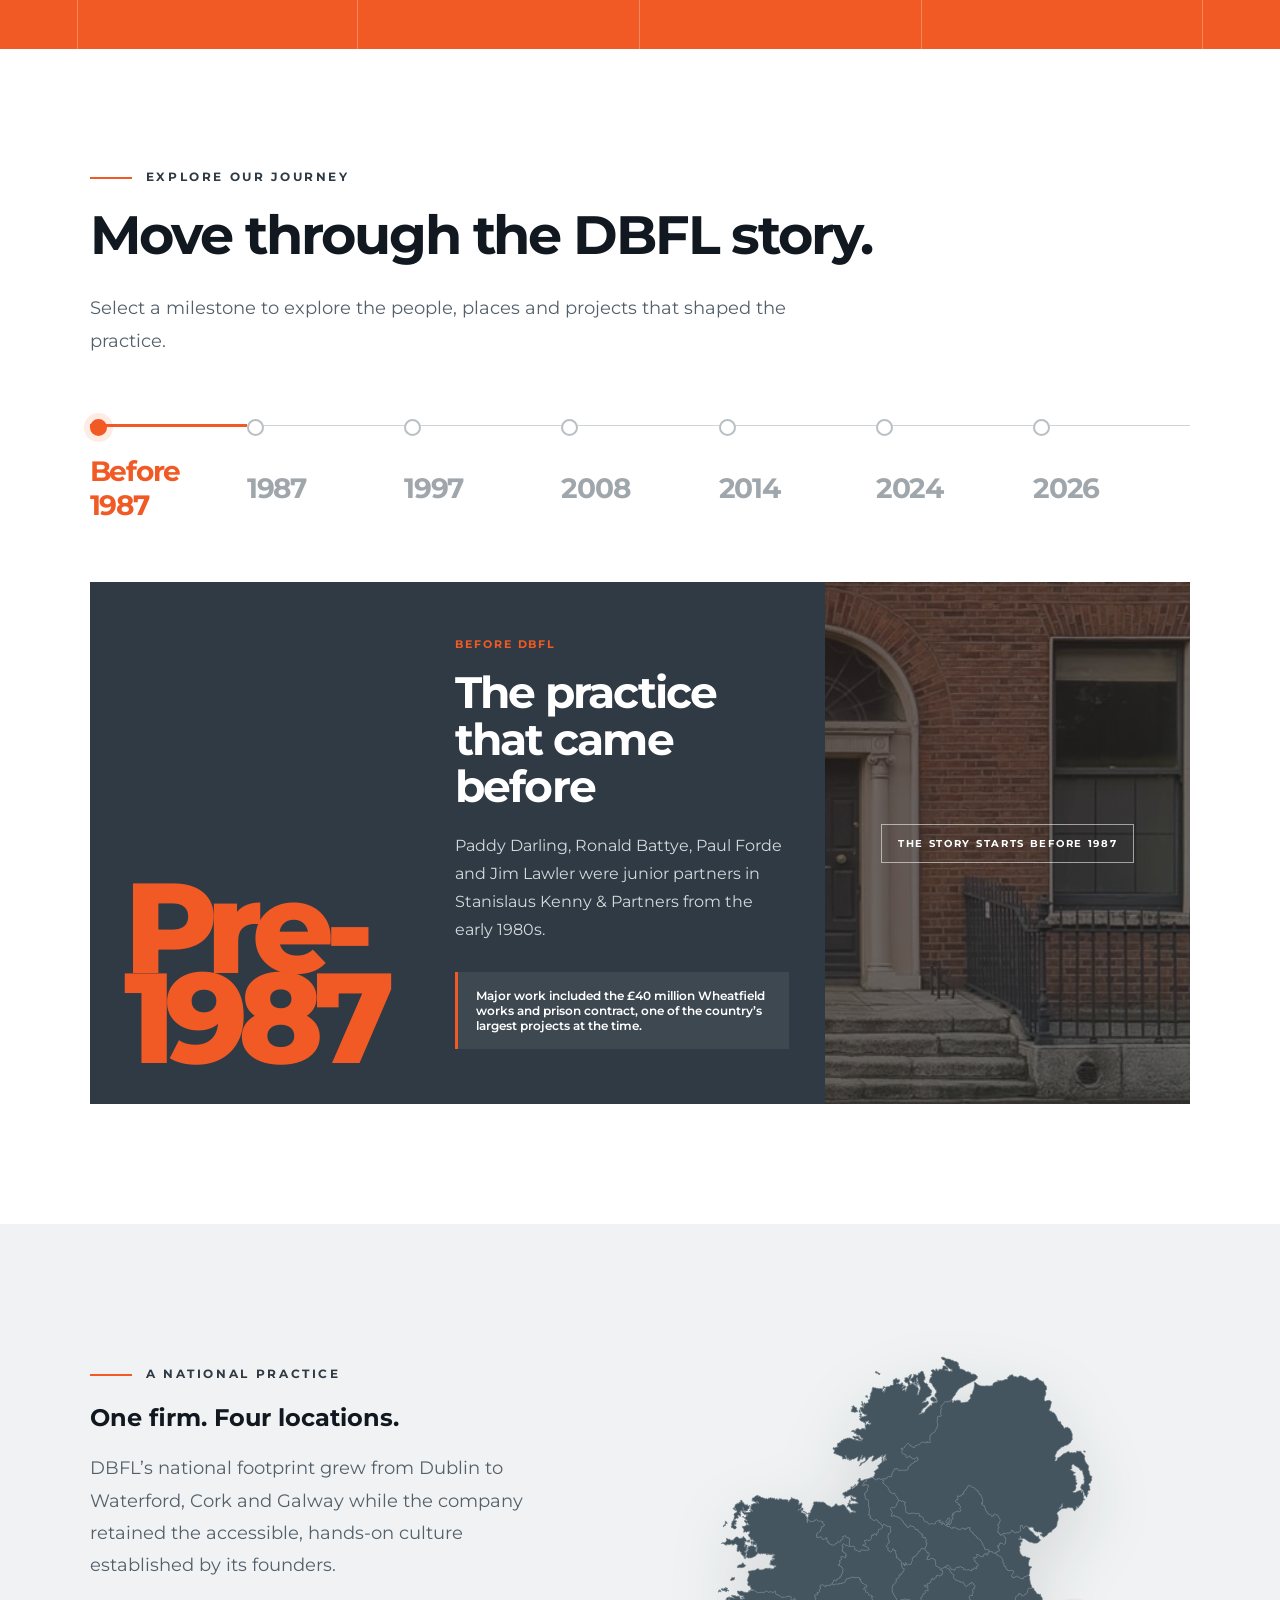
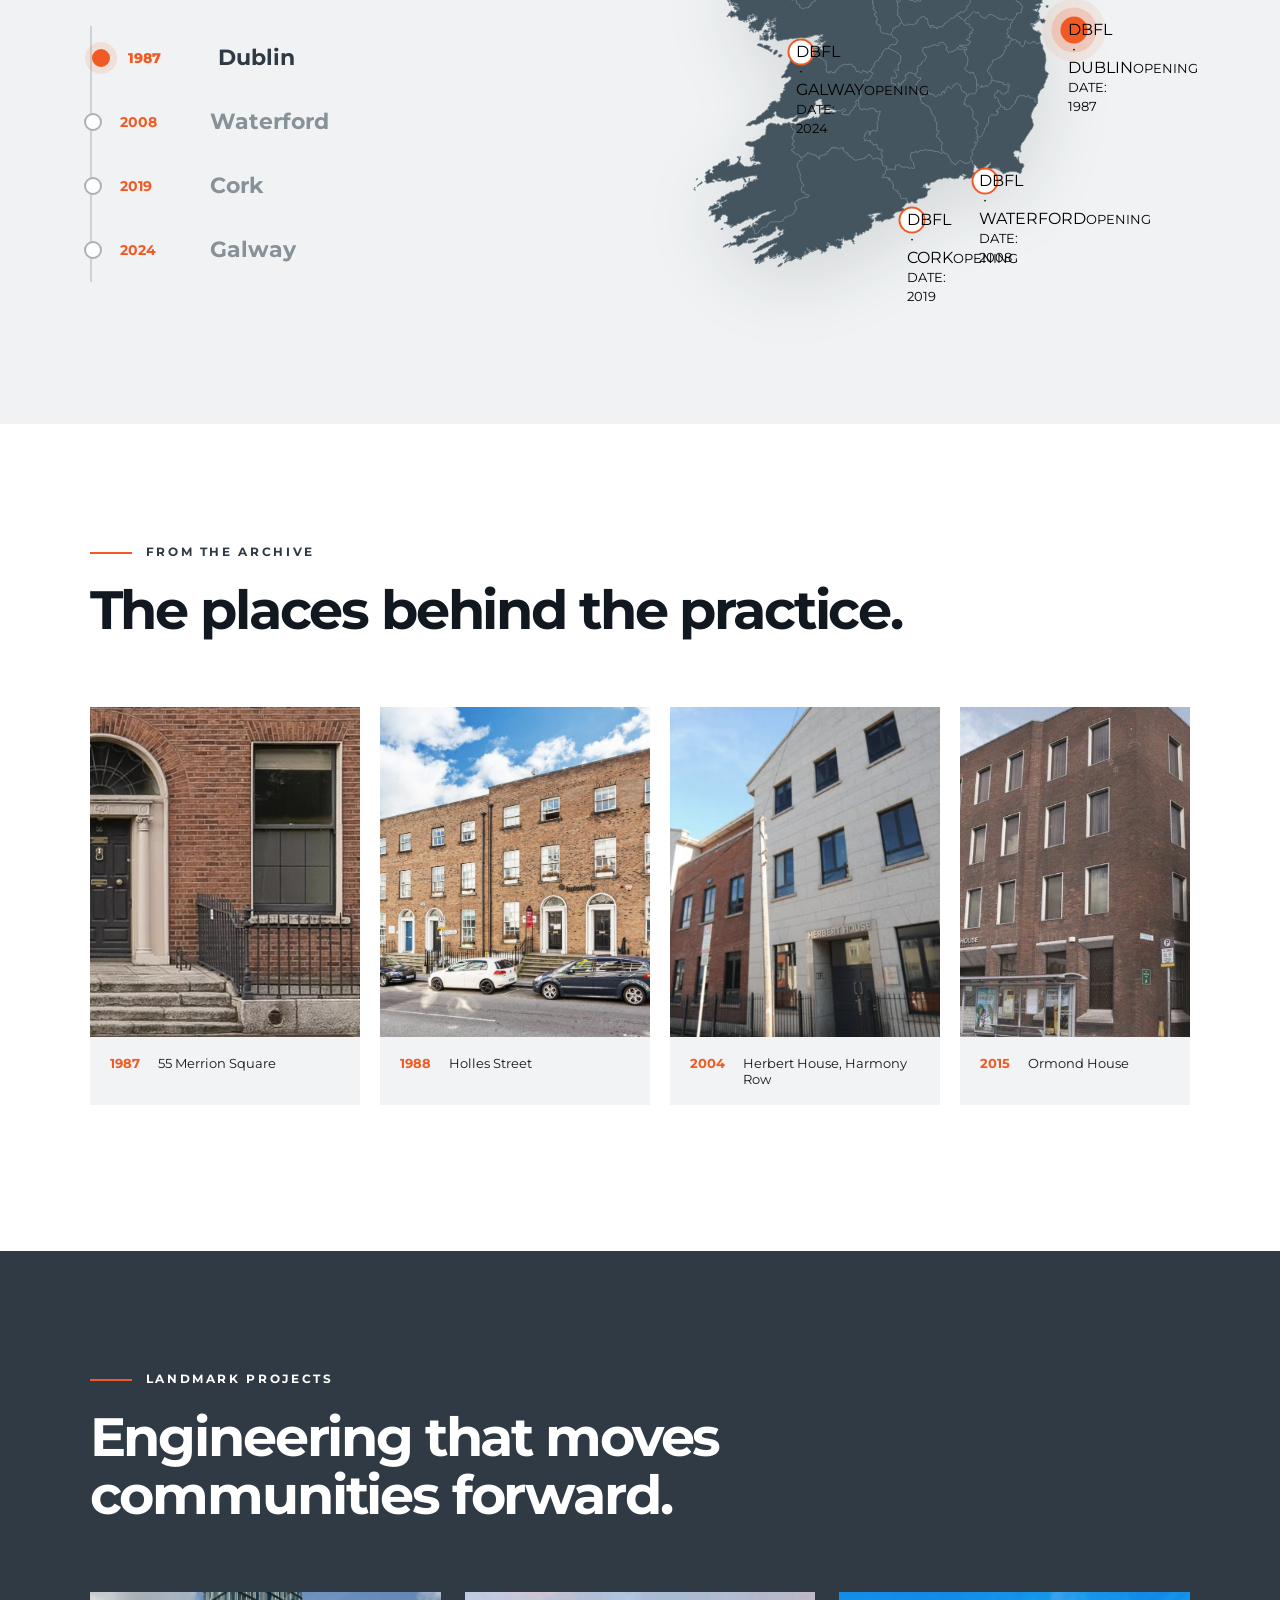
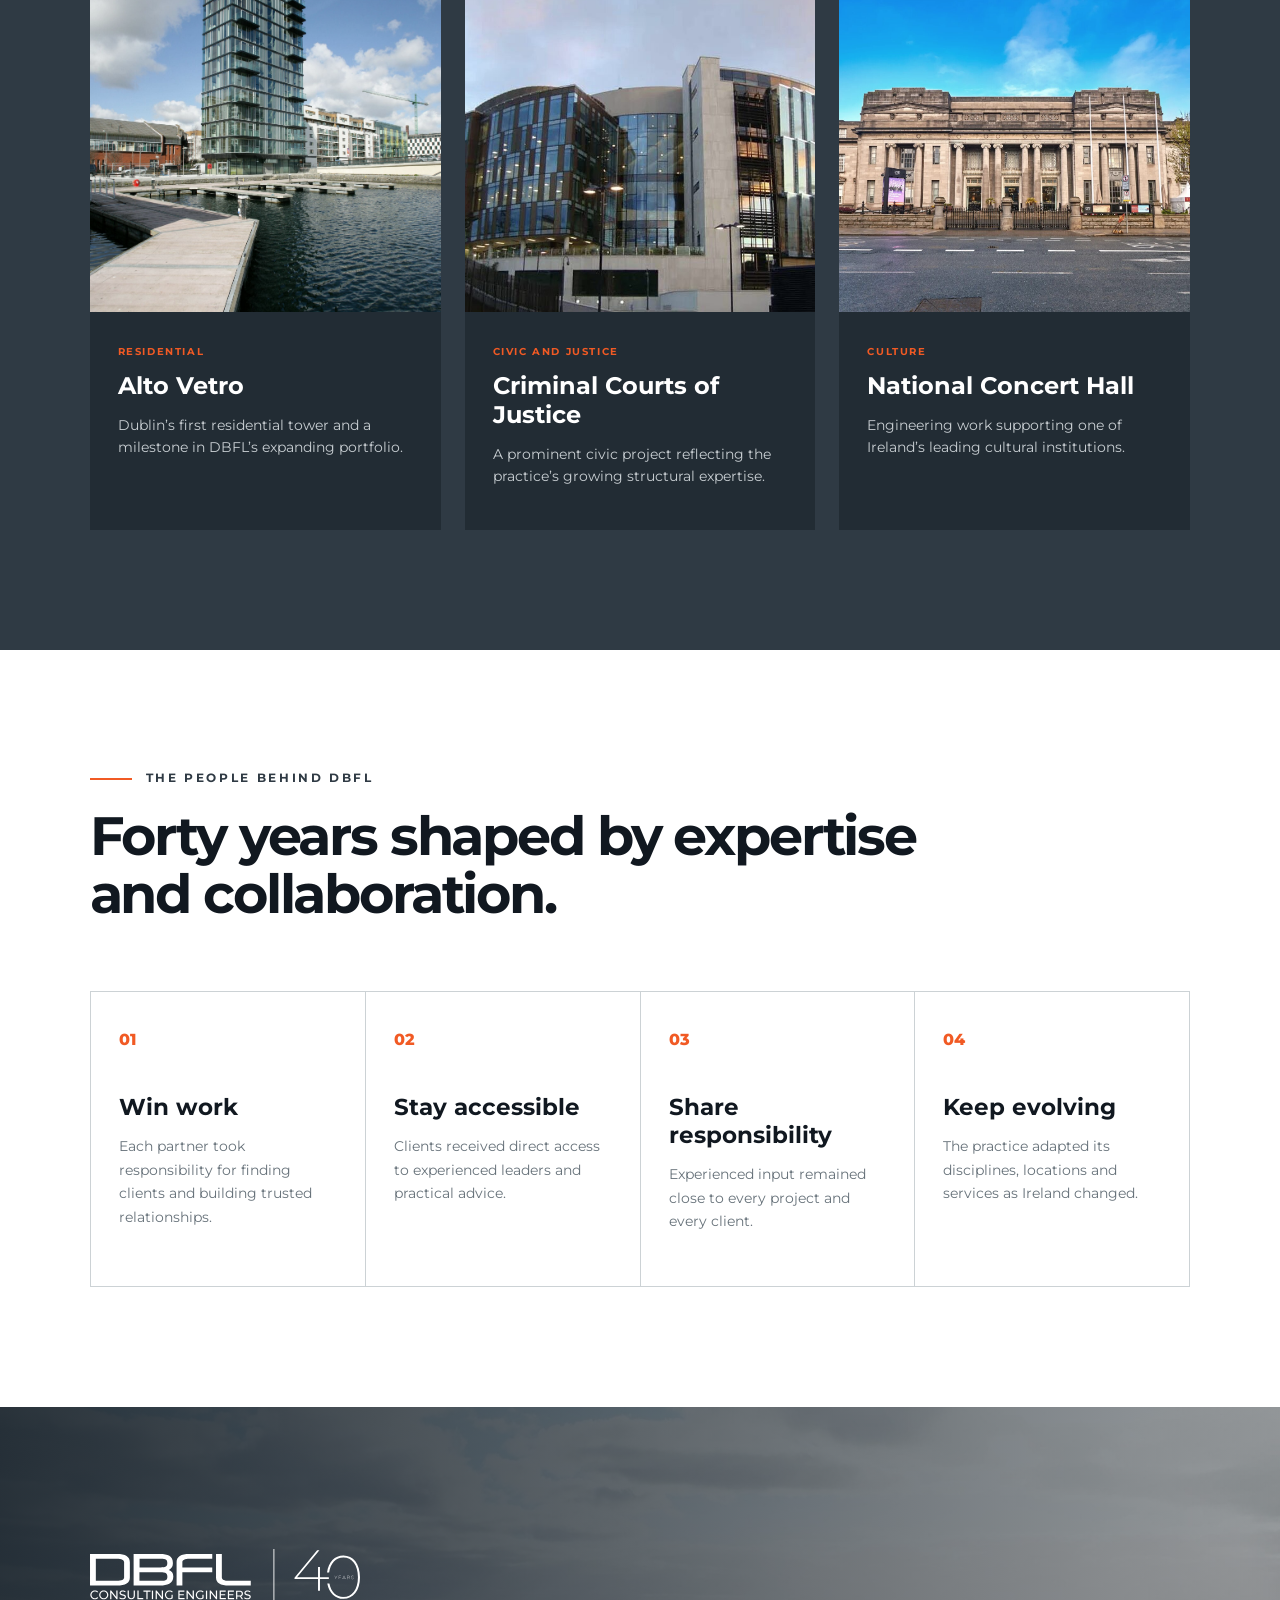
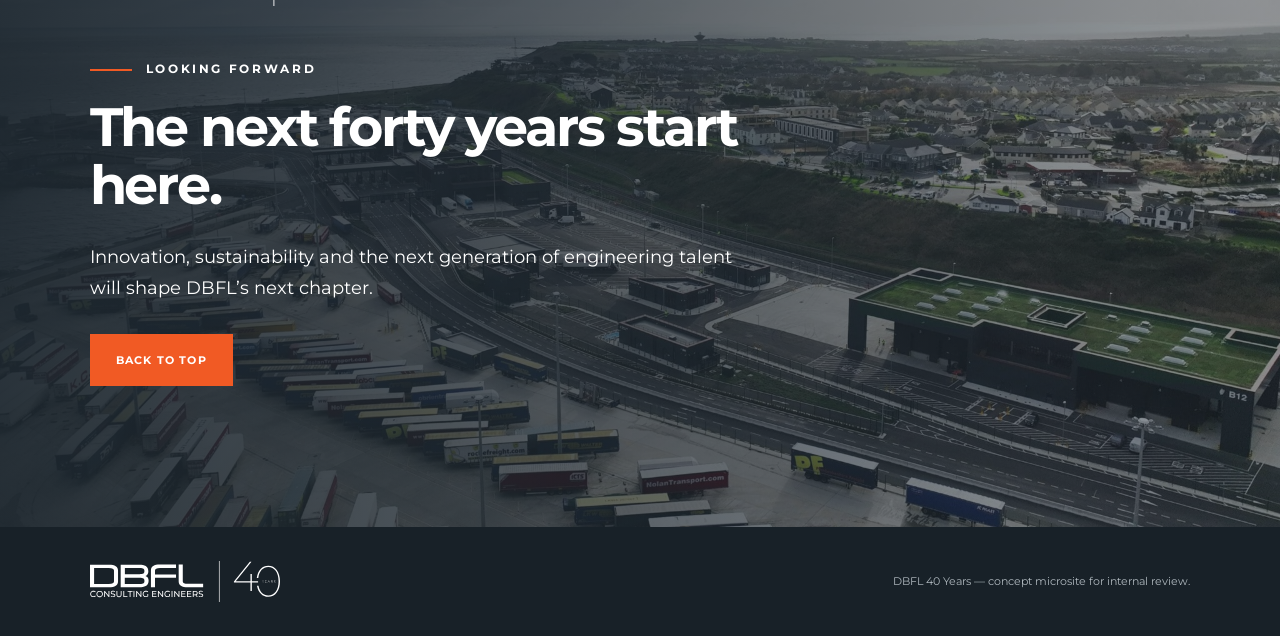
==== commit 7d5ce44c: "Add office names and opening dates to map markers" ====
--- a/index.html
+++ b/index.html
@@ -173,10 +173,10 @@
       </div>
       <div class="office-map-wrap reveal" aria-label="Interactive map of DBFL offices">
         <img class="office-map" src="assets/images/DBFL-Ireland-map-clean.svg?v=1" alt="Map of Ireland with county boundaries; office locations are shown by interactive markers">
-        <button class="office-map-pin is-active pin-dublin" type="button" data-office="dublin" aria-label="Highlight Dublin office"></button>
-        <button class="office-map-pin pin-waterford" type="button" data-office="waterford" aria-label="Highlight Waterford office"></button>
-        <button class="office-map-pin pin-cork" type="button" data-office="cork" aria-label="Highlight Cork office"></button>
-        <button class="office-map-pin pin-galway" type="button" data-office="galway" aria-label="Highlight Galway office"></button>
+        <button class="office-map-pin is-active pin-dublin" type="button" data-office="dublin" aria-label="Highlight Dublin office"><span class="pin-label">DBFL · DUBLIN<small>OPENING DATE: 1987</small></span></button>
+        <button class="office-map-pin pin-waterford" type="button" data-office="waterford" aria-label="Highlight Waterford office"><span class="pin-label">DBFL · WATERFORD<small>OPENING DATE: 2008</small></span></button>
+        <button class="office-map-pin pin-cork" type="button" data-office="cork" aria-label="Highlight Cork office"><span class="pin-label">DBFL · CORK<small>OPENING DATE: 2019</small></span></button>
+        <button class="office-map-pin pin-galway" type="button" data-office="galway" aria-label="Highlight Galway office"><span class="pin-label">DBFL · GALWAY<small>OPENING DATE: 2024</small></span></button>
       </div>
     </section>
 
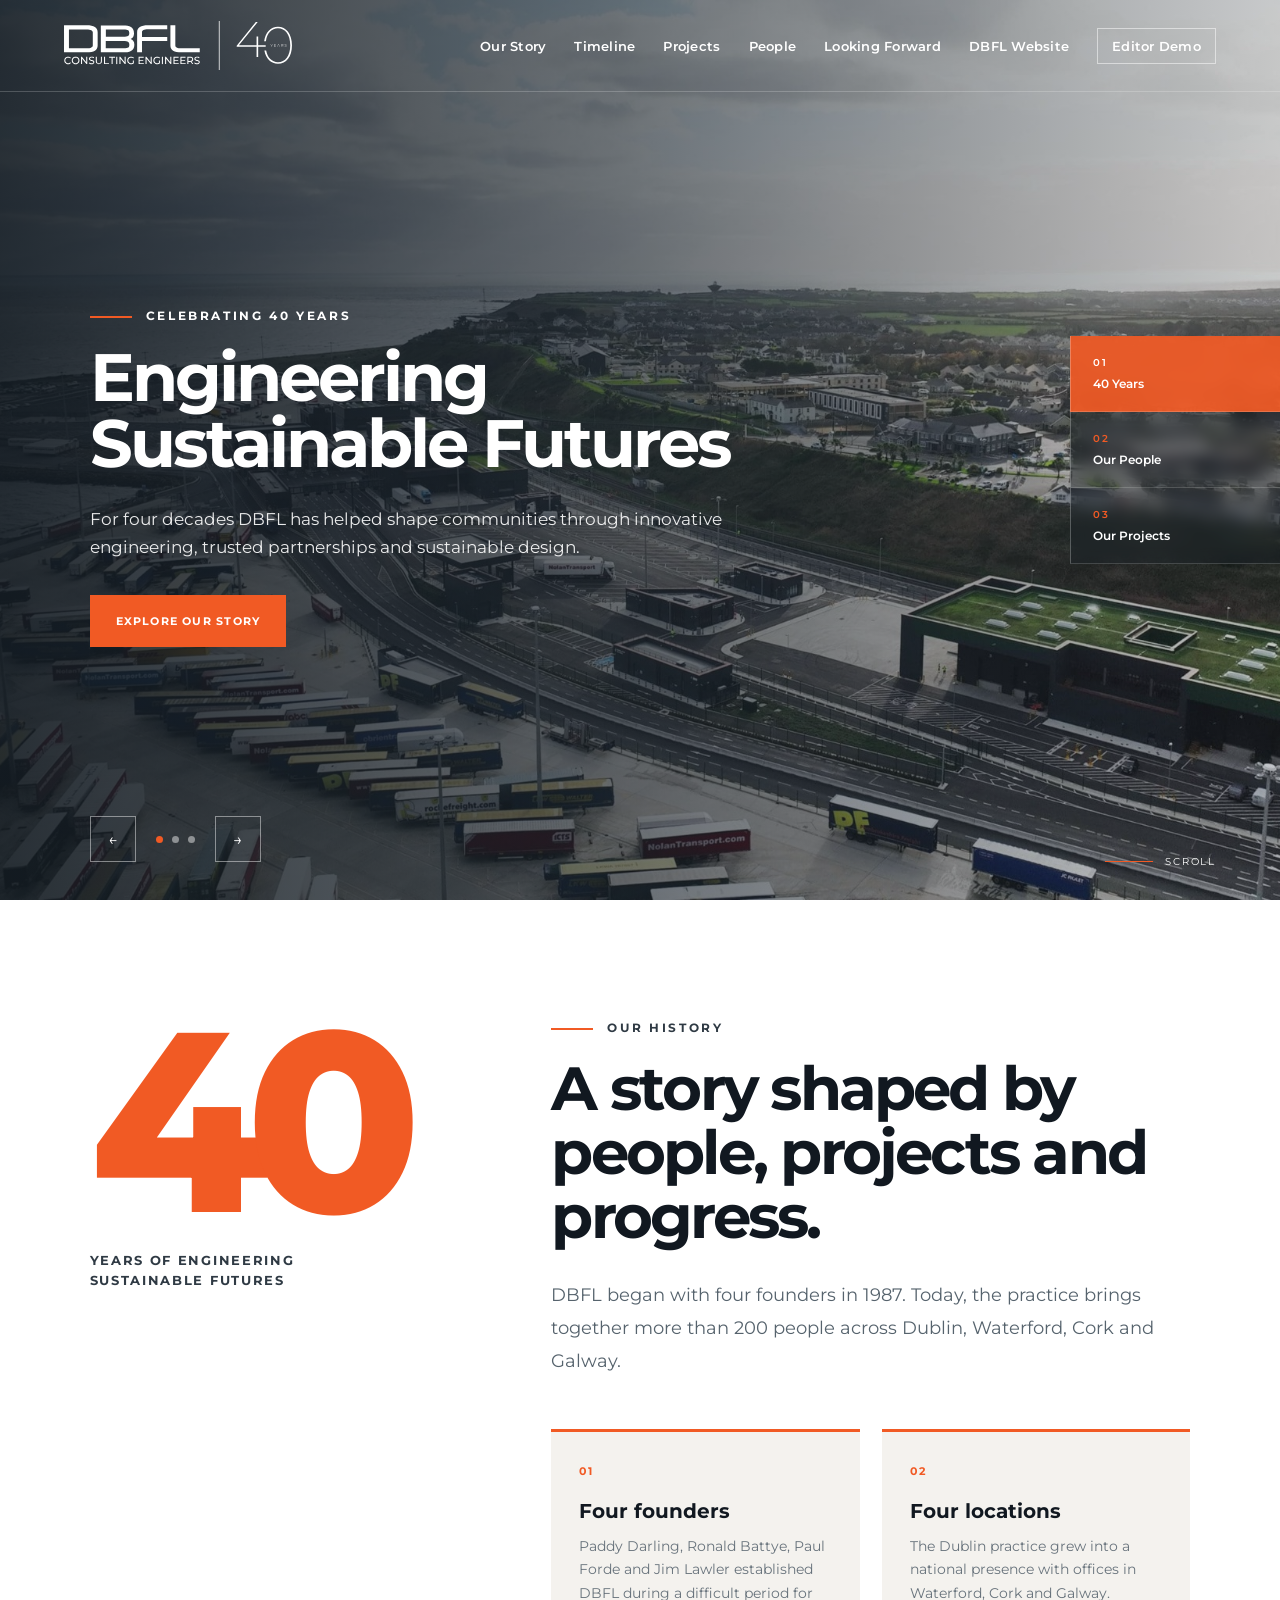
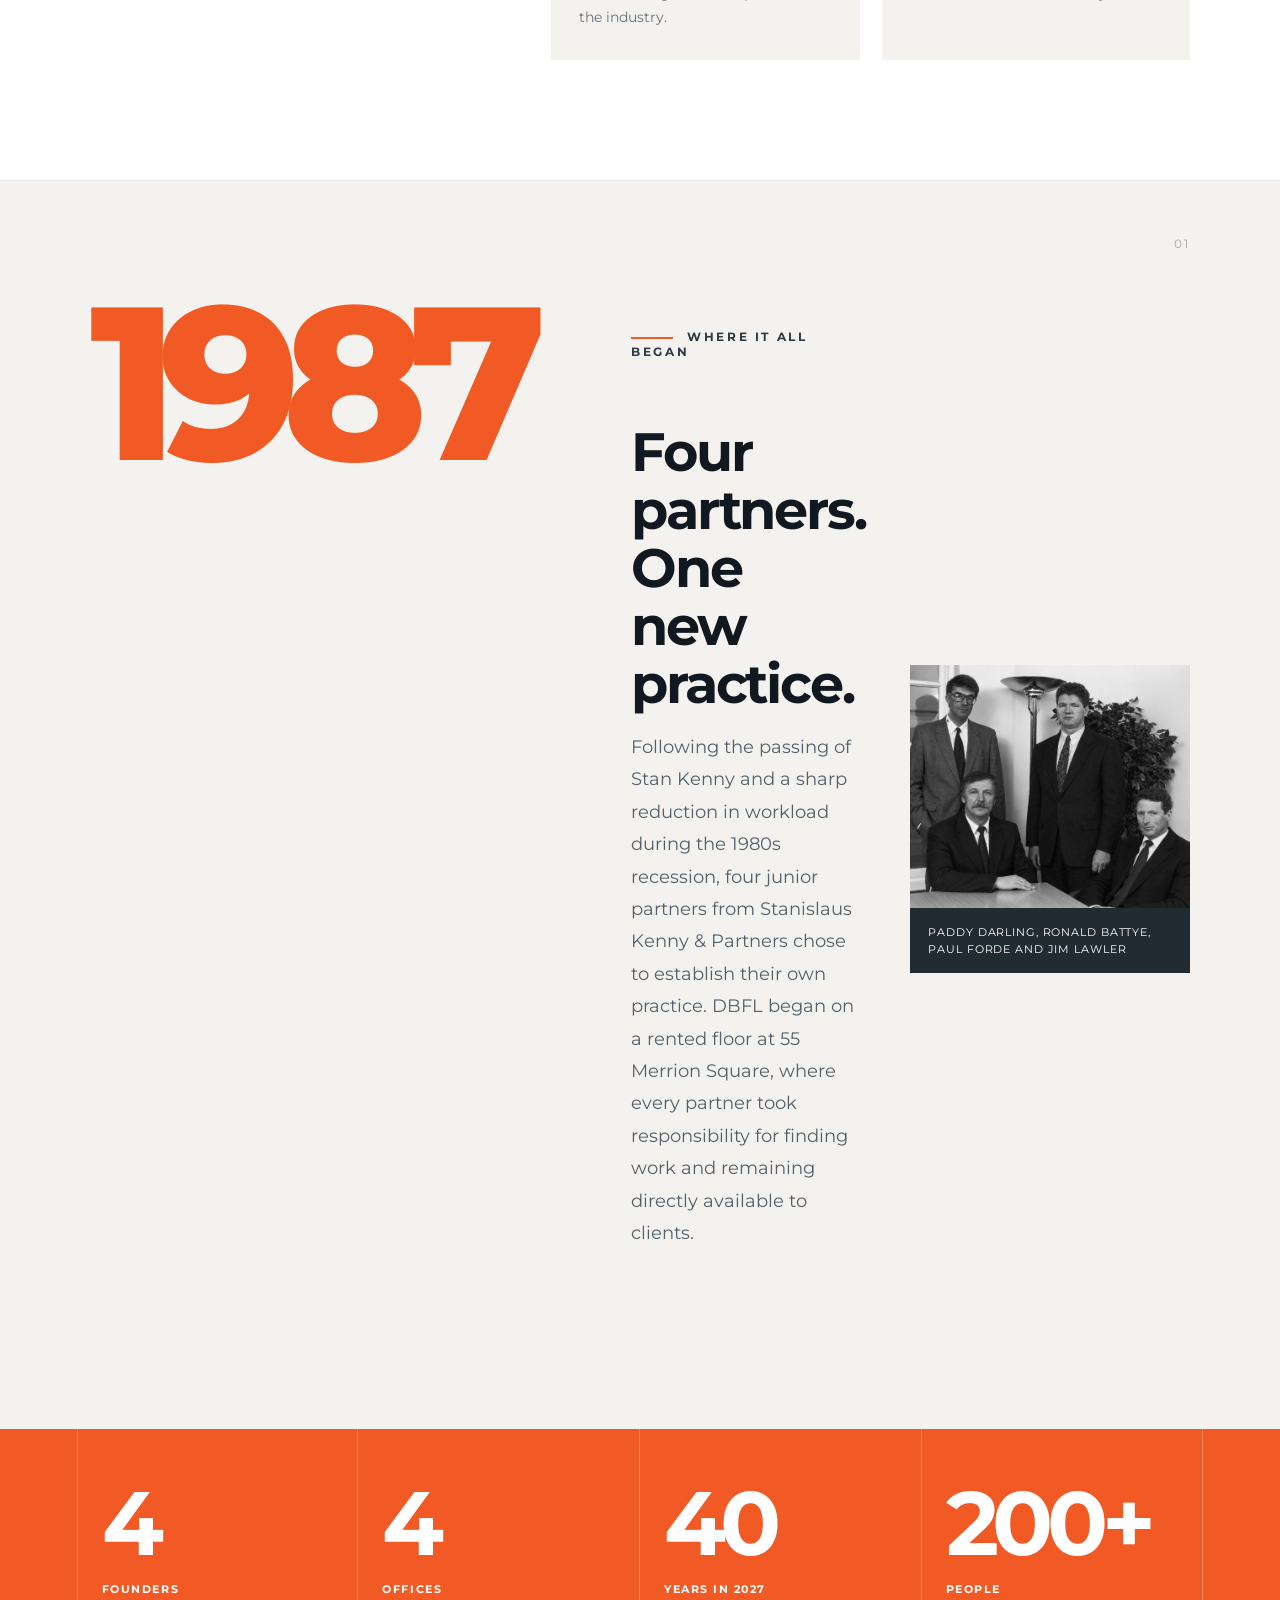
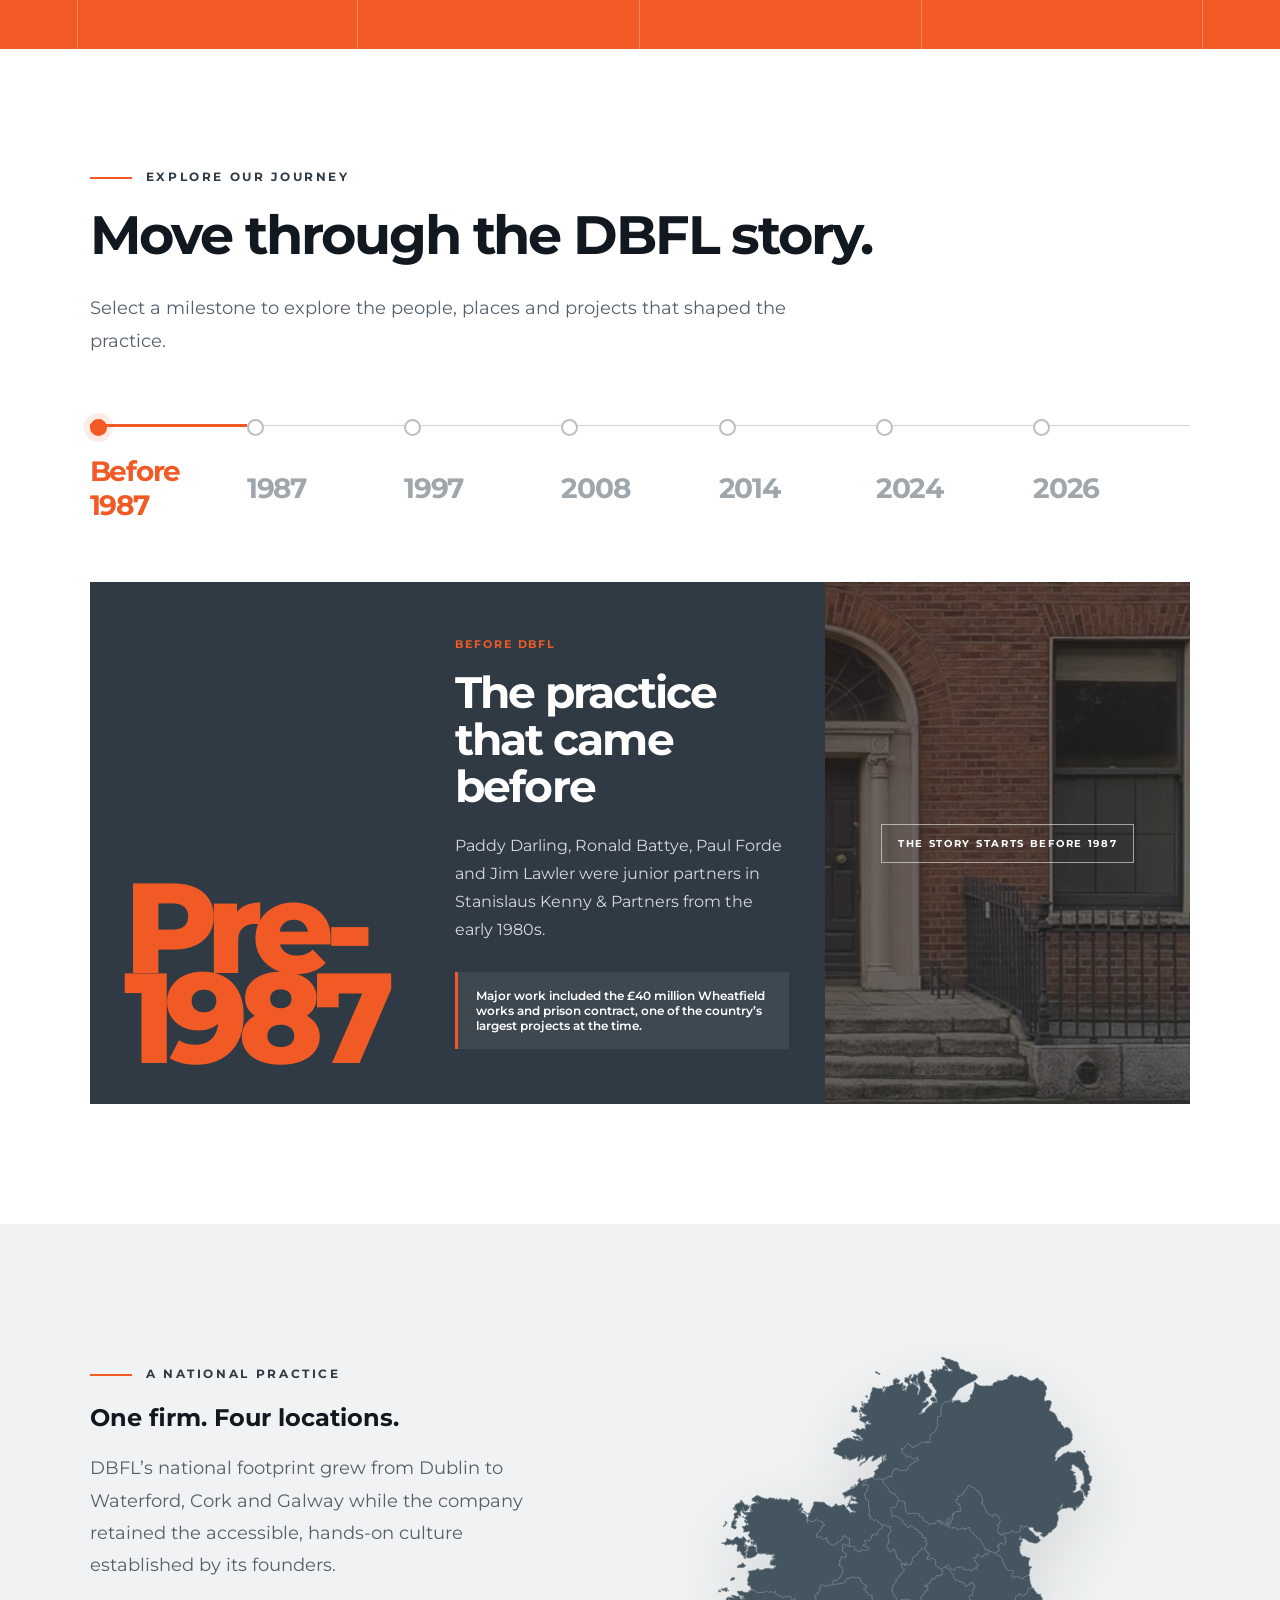
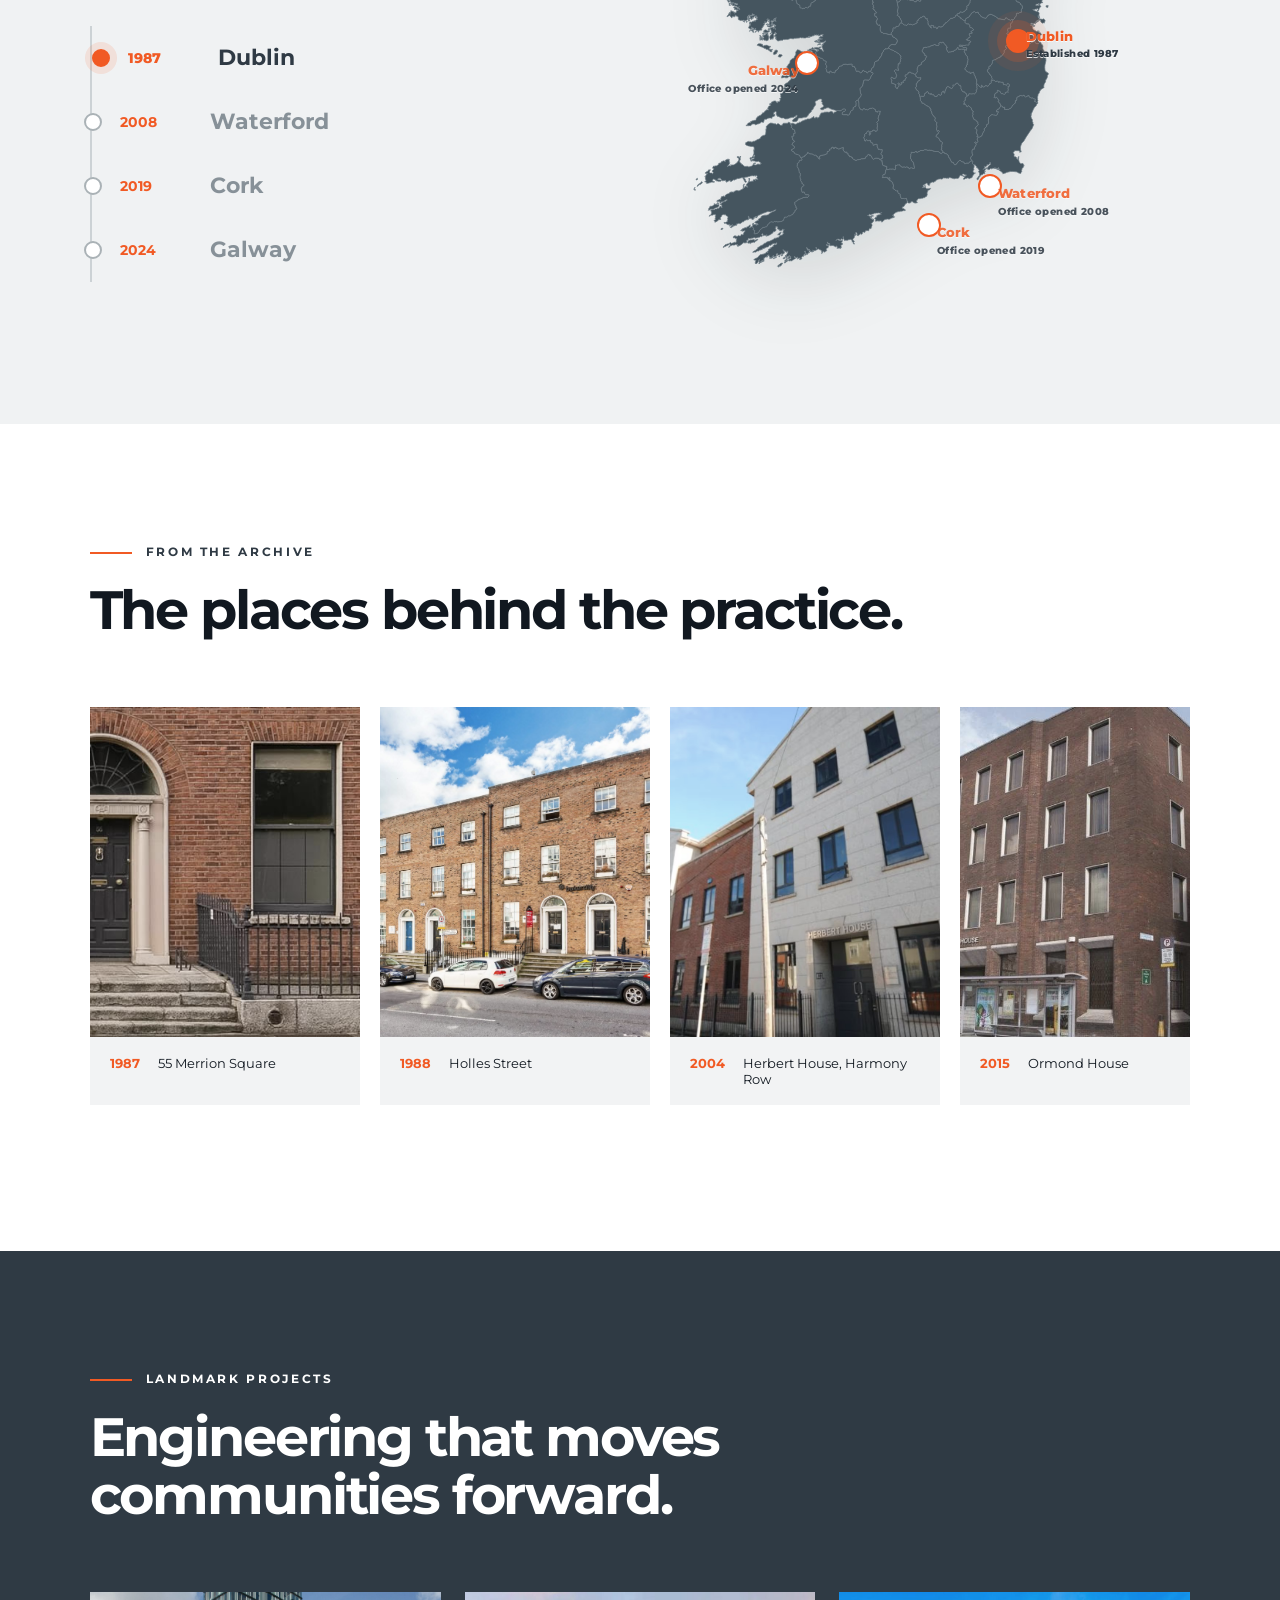
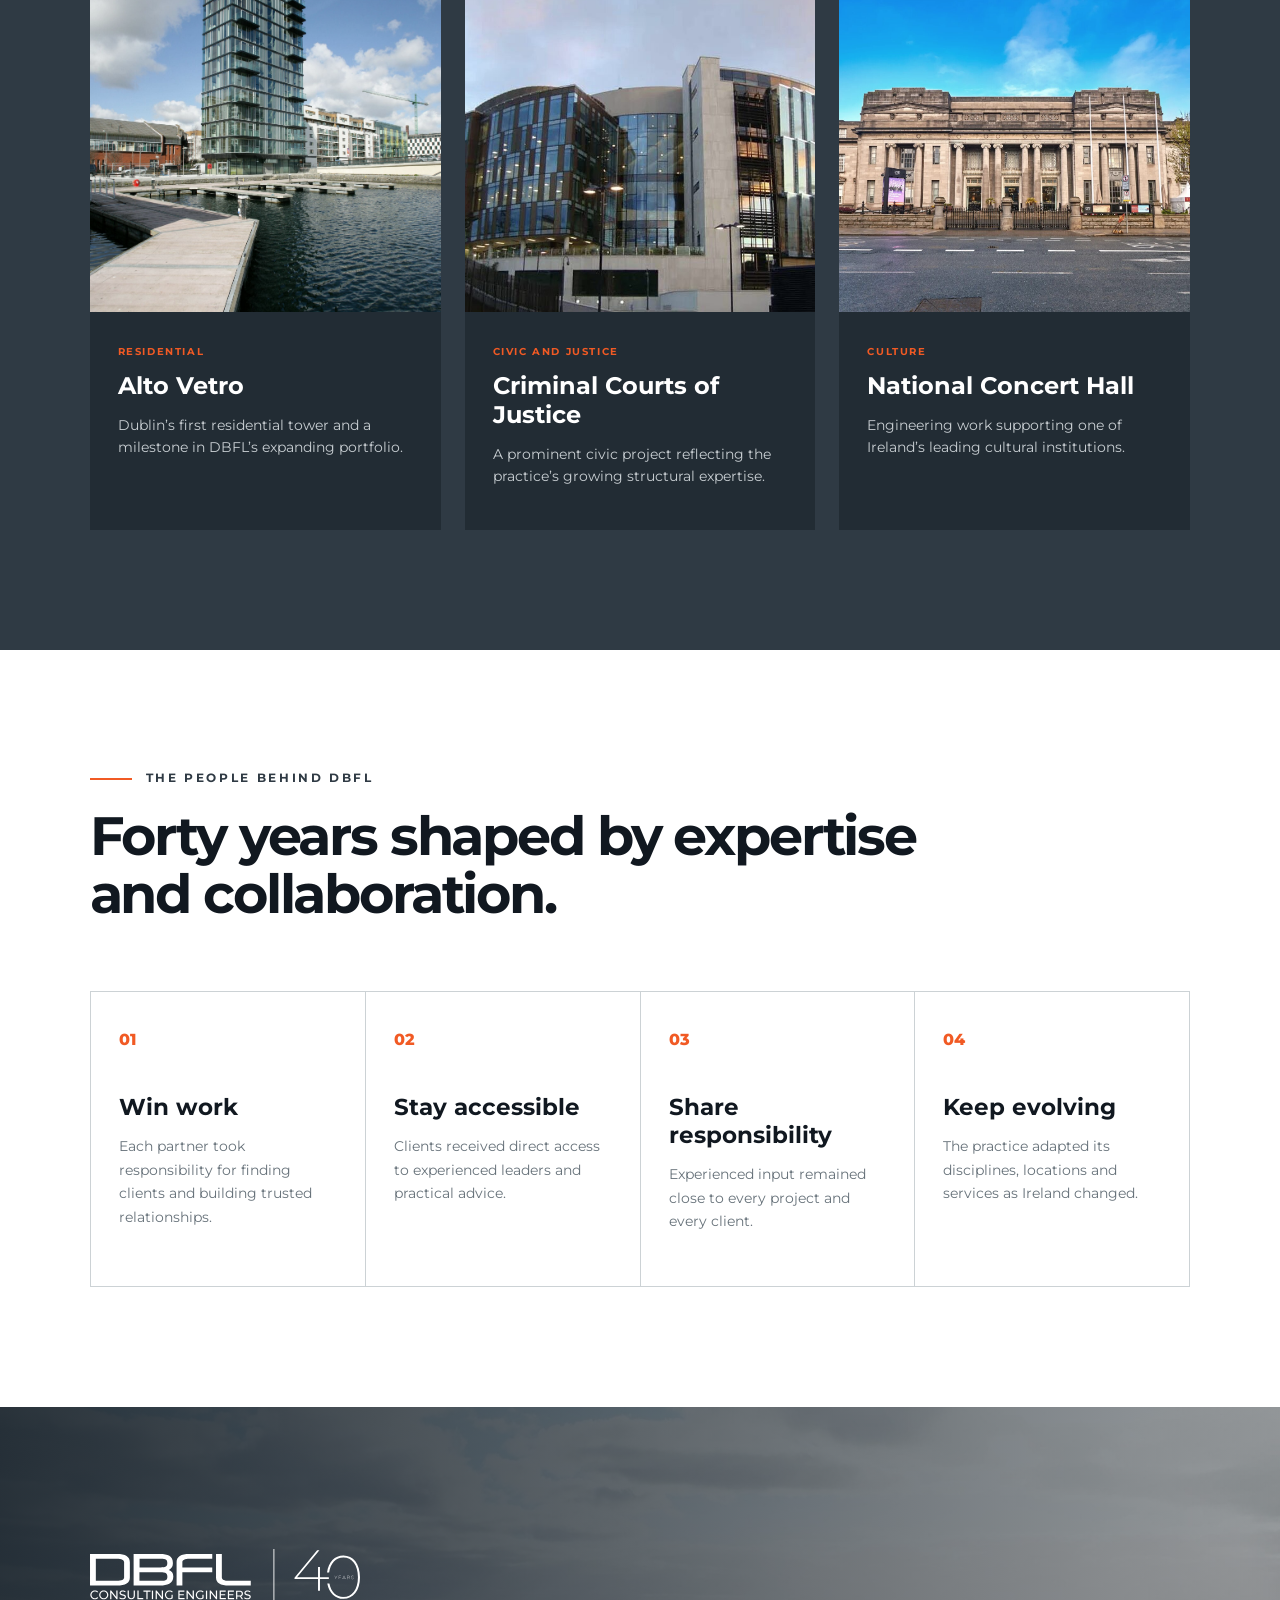
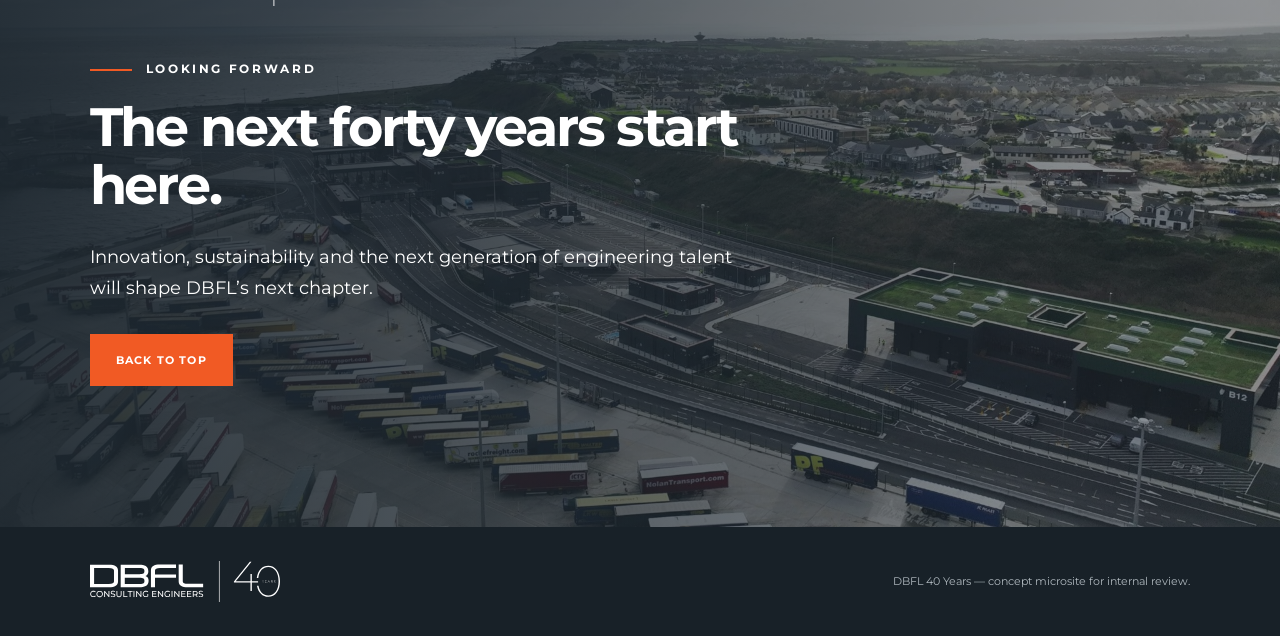
==== commit a7c96f09: "Refine office map labels" ====
--- a/index.html
+++ b/index.html
@@ -173,10 +173,10 @@
       </div>
       <div class="office-map-wrap reveal" aria-label="Interactive map of DBFL offices">
         <img class="office-map" src="assets/images/DBFL-Ireland-map-clean.svg?v=1" alt="Map of Ireland with county boundaries; office locations are shown by interactive markers">
-        <button class="office-map-pin is-active pin-dublin" type="button" data-office="dublin" aria-label="Highlight Dublin office"><span class="pin-label">DBFL · DUBLIN<small>OPENING DATE: 1987</small></span></button>
-        <button class="office-map-pin pin-waterford" type="button" data-office="waterford" aria-label="Highlight Waterford office"><span class="pin-label">DBFL · WATERFORD<small>OPENING DATE: 2008</small></span></button>
-        <button class="office-map-pin pin-cork" type="button" data-office="cork" aria-label="Highlight Cork office"><span class="pin-label">DBFL · CORK<small>OPENING DATE: 2019</small></span></button>
-        <button class="office-map-pin pin-galway" type="button" data-office="galway" aria-label="Highlight Galway office"><span class="pin-label">DBFL · GALWAY<small>OPENING DATE: 2024</small></span></button>
+        <button class="office-map-pin is-active pin-dublin" type="button" data-office="dublin" aria-label="Highlight Dublin office"><span class="pin-label"><span class="pin-city">Dublin</span><small>Established 1987</small></span></button>
+        <button class="office-map-pin pin-waterford" type="button" data-office="waterford" aria-label="Highlight Waterford office"><span class="pin-label"><span class="pin-city">Waterford</span><small>Office opened 2008</small></span></button>
+        <button class="office-map-pin pin-cork" type="button" data-office="cork" aria-label="Highlight Cork office"><span class="pin-label"><span class="pin-city">Cork</span><small>Office opened 2019</small></span></button>
+        <button class="office-map-pin pin-galway" type="button" data-office="galway" aria-label="Highlight Galway office"><span class="pin-label"><span class="pin-city">Galway</span><small>Office opened 2024</small></span></button>
       </div>
     </section>
 
--- a/css/style.css
+++ b/css/style.css
@@ -161,10 +161,18 @@
 /* Interactive office map */
 .office-map-wrap{position:relative;width:100%;align-self:center}
 .office-map-wrap .office-map{display:block;width:100%;max-height:650px;object-fit:contain;filter:drop-shadow(0 24px 34px rgba(20,30,36,.12))}
-.office-map-pin{position:absolute;z-index:3;width:27px;height:27px;border:2px solid var(--orange);border-radius:50%;background:#fff;box-shadow:0 0 0 0 rgba(241,90,36,.3);transform:translate(-50%,-50%);cursor:pointer;transition:transform .25s,background .25s,box-shadow .25s}
+.office-map-pin{position:absolute;z-index:3;width:24px;height:24px;padding:0;border:2px solid var(--orange);border-radius:50%;background:#fff;box-shadow:0 0 0 0 rgba(241,90,36,.3);transform:translate(-50%,-50%);cursor:pointer;transition:transform .25s,background .25s,box-shadow .25s}
+.office-map-pin .pin-label{position:absolute;left:18px;top:-3px;display:block;white-space:nowrap;color:var(--orange);font-size:13px;line-height:1.2;font-weight:800;letter-spacing:.01em;text-align:left;text-shadow:0 1px 0 rgba(255,255,255,.8)}
+.office-map-pin .pin-label small{display:block;margin-top:4px;color:var(--charcoal);font-size:10px;letter-spacing:.04em;font-weight:800}
+.pin-dublin .pin-label{left:18px;top:-2px}
+.pin-waterford .pin-label{left:18px;top:10px}
+.pin-cork .pin-label{left:18px;top:10px}
+.pin-galway .pin-label{right:18px;left:auto;top:10px;text-align:right}
+.office-map-pin:not(.is-active) .pin-label{opacity:.86}
+.office-map-pin.is-active .pin-label{opacity:1}
 .office-map-pin:hover,.office-map-pin:focus-visible{transform:translate(-50%,-50%) scale(1.12);outline:2px solid var(--charcoal);outline-offset:4px}
 .office-map-pin.is-active{background:var(--orange);box-shadow:0 0 0 9px rgba(241,90,36,.2),0 0 0 18px rgba(241,90,36,.08);animation:officePulse 1.8s ease-out infinite}
-.pin-dublin{left:79%;top:51%}.pin-waterford{left:63%;top:78%}.pin-cork{left:50%;top:85%}.pin-galway{left:30%;top:55%}
+.pin-dublin{left:69%;top:53%}.pin-waterford{left:64%;top:79%}.pin-cork{left:53%;top:86%}.pin-galway{left:31%;top:57%}
 .office-milestones li{cursor:pointer}
 .office-milestones li:focus-visible{outline:2px solid var(--orange);outline-offset:5px}
 .office-milestones li.is-active span{color:var(--charcoal)}
